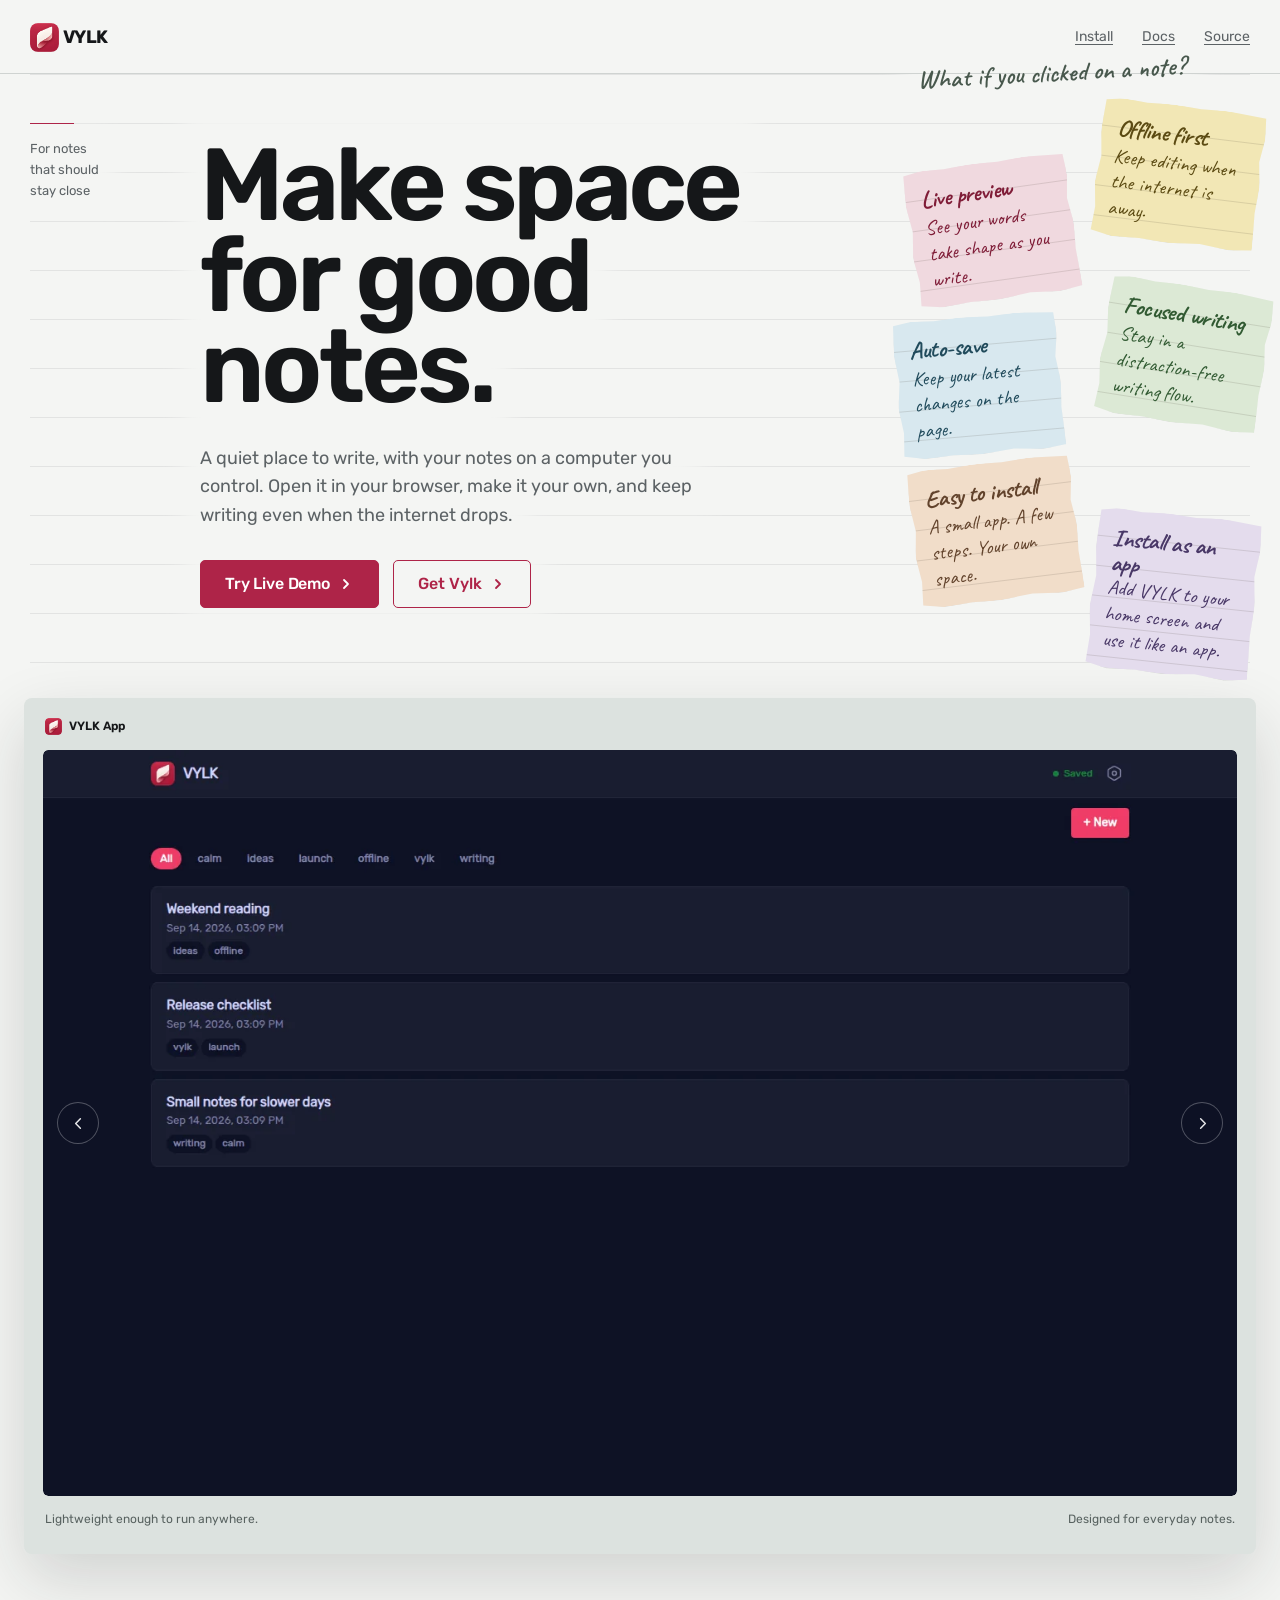
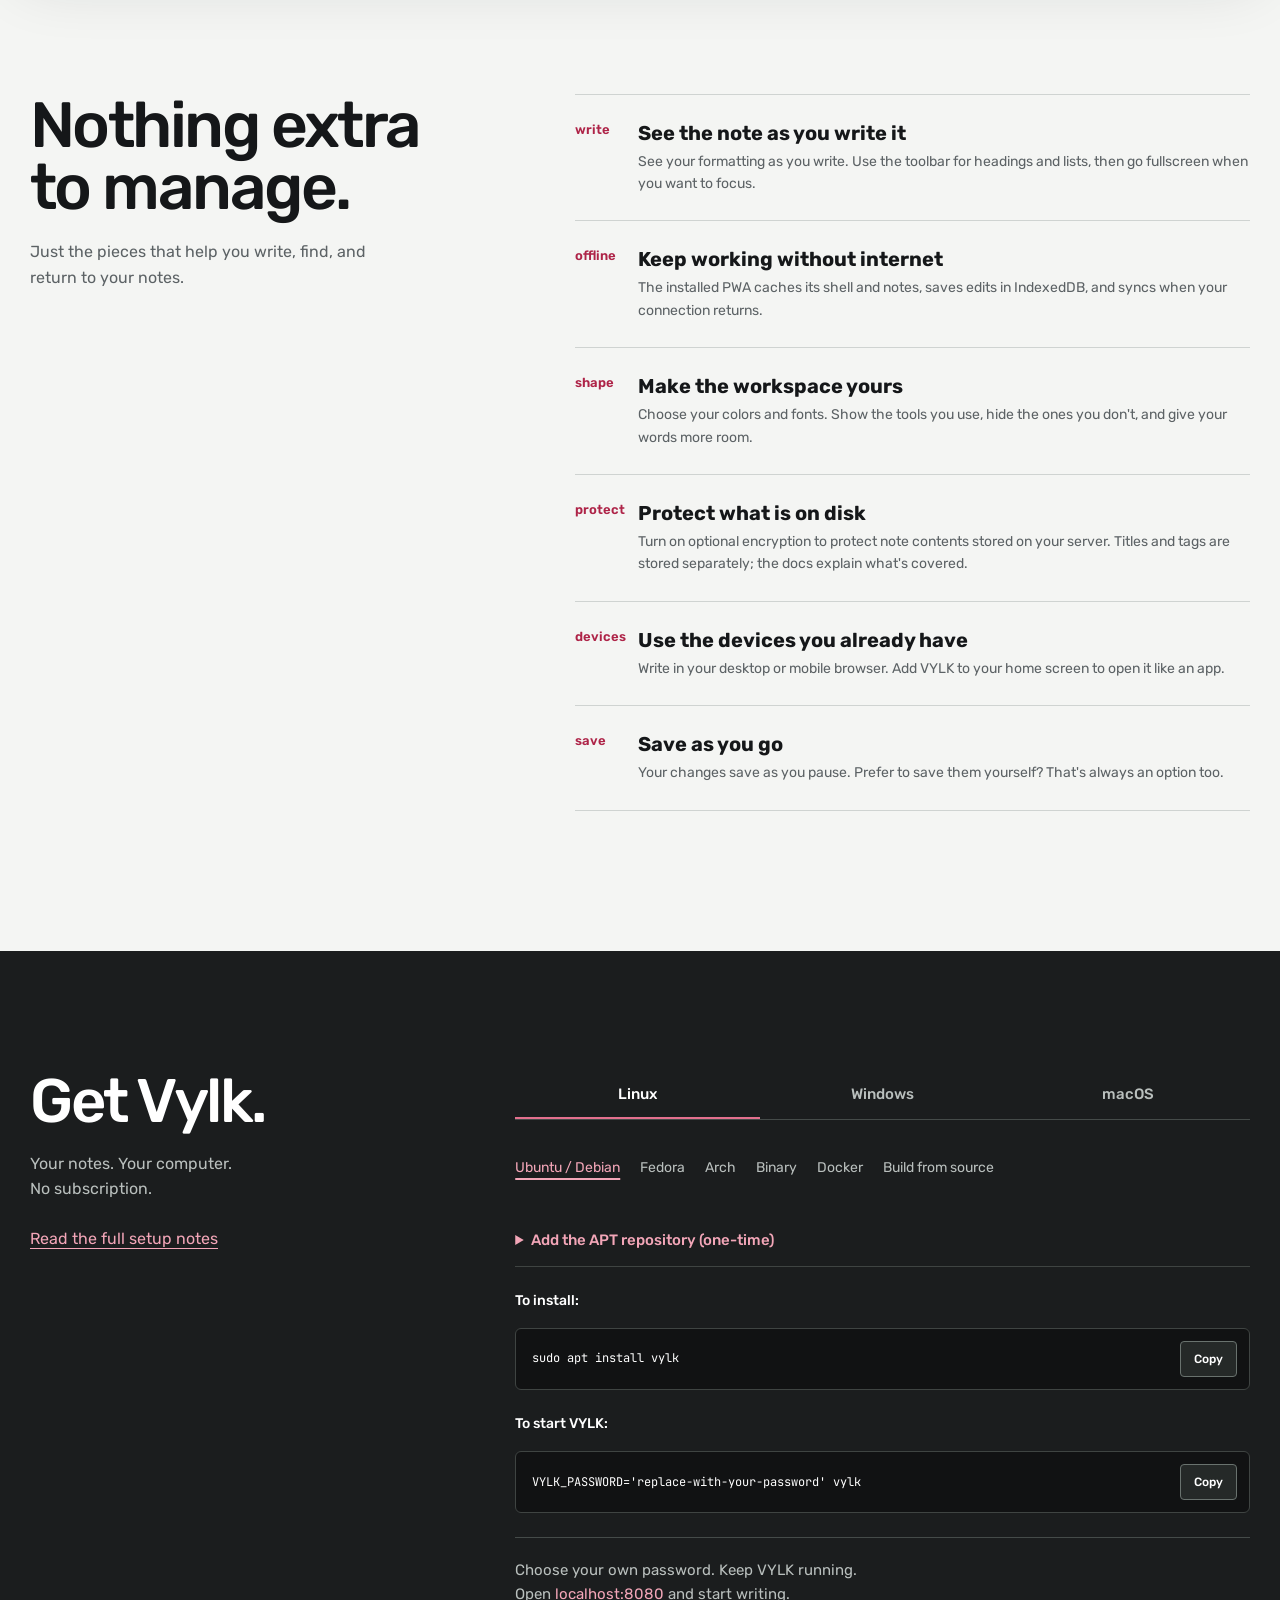
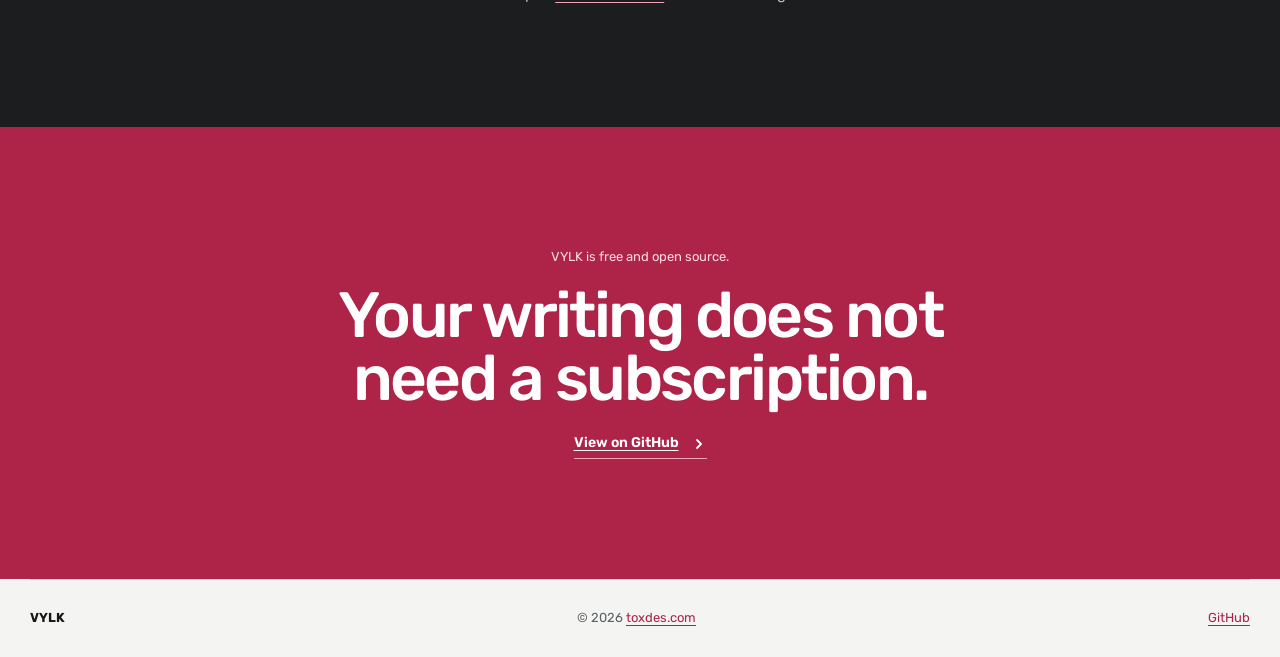
==== index.html @ ad7b6183 "feat: add Render demo notice" ====
<!doctype html>
<html lang="en">
<head>
  <meta charset="utf-8">
  <meta name="viewport" content="width=device-width, initial-scale=1">
  <meta name="description" content="VYLK is a lightweight, self-hosted Markdown editor for notes you control.">
  <meta name="robots" content="index,follow">
  <meta name="theme-color" content="#f4f5f3">
  <meta property="og:type" content="website">
  <meta property="og:title" content="VYLK - Make space for good notes">
  <meta property="og:description" content="A quiet, self-hosted place to write, with notes on a computer you control.">
  <meta name="twitter:card" content="summary">
  <meta name="twitter:title" content="VYLK - Make space for good notes">
  <meta name="twitter:description" content="A quiet, self-hosted place to write, with notes on a computer you control.">
  <title>VYLK - make space for good notes</title>
  <link rel="icon" type="image/png" sizes="96x96" href="assets/favicon.png">
  <link rel="preconnect" href="https://fonts.googleapis.com">
  <link rel="preconnect" href="https://fonts.gstatic.com" crossorigin>
  <link href="https://fonts.googleapis.com/css2?family=Rubik:wght@400;500;600;700&family=JetBrains+Mono:wght@400;500;600;700&family=Caveat:wght@400;500;600;700&display=swap" rel="stylesheet">
  <link rel="stylesheet" href="style.css">
  <link rel="stylesheet" href="interactions.css">
  <link rel="stylesheet" href="install.css">
  <link rel="stylesheet" href="mobile.css">
</head>
<body>
  <header class="nav">
    <a class="brand" href="#top"><img src="assets/vylk-logo.webp" alt="" width="29" height="29"><span>VYLK</span></a>
    <nav class="nav-links" aria-label="Main navigation"><a href="#install">Install</a><a href="docs/index.html">Docs</a><a href="https://github.com/toxdes/vylk">Source</a></nav>
  </header>

  <main id="top">
    <section class="hero">
      <div class="hero-side"><div class="side-line"></div><p>For notes that should stay close</p></div>
      <div class="hero-content">
        <h1>Make space<br>for good notes.</h1>
        <p>A quiet place to write, with your notes on a computer you control. Open it in your browser, make it your own, and keep writing even when the internet drops.</p>
        <div class="hero-actions"><a class="primary" data-demo-link href="https://vylk.onrender.com" target="_blank" rel="noopener noreferrer">Try Live Demo <svg class="cta-arrow" width="16" height="12" viewBox="0 0 16 12" fill="none" aria-hidden="true" focusable="false"><path class="arrow-shaft" d="M1 6H13" stroke="currentColor" stroke-width="1.8" stroke-linecap="butt"/><path class="arrow-head" d="m6 2 4 4-4 4" stroke="currentColor" stroke-width="1.8" stroke-linecap="round" stroke-linejoin="round"/></svg></a><a class="secondary" href="#install">Get Vylk <svg class="cta-arrow" width="16" height="12" viewBox="0 0 16 12" fill="none" aria-hidden="true" focusable="false"><path class="arrow-shaft" d="M1 6H13" stroke="currentColor" stroke-width="1.8" stroke-linecap="butt"/><path class="arrow-head" d="m6 2 4 4-4 4" stroke="currentColor" stroke-width="1.8" stroke-linecap="round" stroke-linejoin="round"/></svg></a></div>
      </div>
      <div class="hero-notes" aria-label="VYLK features">
        <article class="sticky-note note-pink"><b>Live preview</b><span>See your words take shape as you write.</span></article>
        <article class="sticky-note note-yellow"><b>Offline first</b><span>Keep editing when the internet is away.</span></article>
        <article class="sticky-note note-blue"><b>Auto-save</b><span>Keep your latest changes on the page.</span></article>
        <article class="sticky-note note-green"><b>Focused writing</b><span>Stay in a distraction-free writing flow.</span></article>
        <article class="sticky-note note-orange"><b>Easy to install</b><span>A small app. A few steps. Your own space.</span></article>
        <article class="sticky-note note-lilac"><b>Install as an app</b><span>Add VYLK to your home screen and use it like an app.</span></article>
      </div>
    </section>

    <section class="screen-stage" aria-labelledby="preview-title">
      <h2 id="preview-title" class="visually-hidden">VYLK app preview</h2>
      <div class="stage-label"><span class="stage-brand"><img src="assets/vylk-logo.webp" alt="">VYLK App</span></div>
      <div class="screen-carousel" role="region" aria-roledescription="carousel" aria-label="VYLK app screens">
        <div class="carousel-viewport">
          <figure class="stage-preview is-active" id="screen-dashboard" role="group" aria-roledescription="slide" aria-label="Dashboard screen"><figcaption class="visually-hidden">Dashboard screen</figcaption><picture><source media="(max-width: 560px)" srcset="assets/vylk-dashboard-mobile.webp"><img src="assets/vylk-dashboard-desktop.webp" alt="VYLK dashboard showing a small collection of notes" width="1440" height="900" loading="eager" decoding="async"></picture></figure>
          <figure class="stage-preview stage-preview-editor" id="screen-editor" role="group" aria-roledescription="slide" aria-label="Editor screen" aria-hidden="true"><figcaption class="visually-hidden">Editor screen</figcaption><picture><source media="(max-width: 560px)" srcset="assets/vylk-editor-mobile.webp"><img src="assets/vylk-editor-desktop.webp" alt="VYLK editor showing a document and rendered preview" width="1440" height="900" loading="eager" decoding="async"></picture></figure>
          <figure class="stage-preview" id="screen-preferences" role="group" aria-roledescription="slide" aria-label="Preferences screen" aria-hidden="true"><figcaption class="visually-hidden">Preferences screen</figcaption><picture><source media="(max-width: 560px)" srcset="assets/vylk-preferences-mobile.webp"><img src="assets/vylk-preferences-desktop.webp" alt="VYLK editor preferences showing font and saving options" width="1440" height="900" loading="eager" decoding="async"></picture></figure>
          <figure class="stage-preview" id="screen-focus" role="group" aria-roledescription="slide" aria-label="Distraction-free editor screen" aria-hidden="true"><figcaption class="visually-hidden">Distraction-free editor screen</figcaption><picture><source media="(max-width: 560px)" srcset="assets/vylk-focus-mobile.webp"><img src="assets/vylk-focus-desktop.webp" alt="VYLK distraction-free editor with the header hidden" width="1440" height="900" loading="eager" decoding="async"></picture></figure>
          <button type="button" class="carousel-arrow carousel-arrow-prev" data-screen-prev aria-label="Show previous app screen"><svg viewBox="0 0 16 16" aria-hidden="true"><path d="m10 3-5 5 5 5"/></svg></button>
          <button type="button" class="carousel-arrow carousel-arrow-next" data-screen-next aria-label="Show next app screen"><svg viewBox="0 0 16 16" aria-hidden="true"><path d="m6 3 5 5-5 5"/></svg></button>
        </div>
      </div>
      <div class="stage-bottom"><span>Lightweight enough to run anywhere.</span><span>Designed for everyday notes.</span></div>
    </section>

    <section class="why" id="why">
      <div class="why-heading"><h2>Nothing extra to manage.</h2><p>Just the pieces that help you write, find, and return to your notes.</p></div>
      <div class="why-lines">
        <div><span>write</span><h3>See the note as you write it</h3><p>See your formatting as you write. Use the toolbar for headings and lists, then go fullscreen when you want to focus.</p></div>
        <div><span>offline</span><h3>Keep working without internet</h3><p>The installed PWA caches its shell and notes, saves edits in IndexedDB, and syncs when your connection returns.</p></div>
        <div><span>shape</span><h3>Make the workspace yours</h3><p>Choose your colors and fonts. Show the tools you use, hide the ones you don't, and give your words more room.</p></div>
        <div><span>protect</span><h3>Protect what is on disk</h3><p>Turn on optional encryption to protect note contents stored on your server. Titles and tags are stored separately; the docs explain what's covered.</p></div>
        <div><span>devices</span><h3>Use the devices you already have</h3><p>Write in your desktop or mobile browser. Add VYLK to your home screen to open it like an app.</p></div>
        <div><span>save</span><h3>Save as you go</h3><p>Your changes save as you pause. Prefer to save them yourself? That's always an option too.</p></div>
      </div>
    </section>

    <section class="install" id="install">
      <div class="install-title"><h2>Get Vylk.</h2><p>Your notes. Your computer.<br>No subscription.</p><a class="setup-text-link" href="docs/index.html#install">Read the full setup notes</a></div>
      <div class="install-content">
        <div class="os-tabs" role="tablist" aria-label="Your operating system">
          <button type="button" class="active" data-os-tab="linux" role="tab" aria-selected="true">Linux</button>
          <button type="button" data-os-tab="windows" role="tab" aria-selected="false">Windows</button>
          <button type="button" data-os-tab="macos" role="tab" aria-selected="false">macOS</button>
        </div>
        <div class="os-panel active" data-os-panel="linux">
          <div class="method-tabs" role="tablist" aria-label="Linux installation method">
            <button type="button" class="active" data-linux-tab="ubuntu" role="tab" aria-selected="true">Ubuntu / Debian</button>
            <button type="button" data-linux-tab="fedora" role="tab" aria-selected="false">Fedora</button>
            <button type="button" data-linux-tab="arch" role="tab" aria-selected="false">Arch</button>
            <button type="button" data-linux-tab="binary" role="tab" aria-selected="false">Binary</button>
            <button type="button" data-linux-tab="linux-docker" role="tab" aria-selected="false">Docker</button>
            <button type="button" data-linux-tab="source" role="tab" aria-selected="false">Build from source</button>
          </div>
          <div class="linux-panel active" data-linux-panel="ubuntu" id="method-ubuntu">
            <details><summary>Add the APT repository (one-time)</summary><div class="command-list"><div class="command-row"><code>sudo apt update &amp;&amp; sudo apt install -y ca-certificates curl gnupg &amp;&amp; curl -fsSL https://packages.toxdes.com/apt/pubkey.gpg | sudo gpg --dearmor --yes -o /usr/share/keyrings/toxdes-archive-keyring.gpg &amp;&amp; echo &quot;deb [signed-by=/usr/share/keyrings/toxdes-archive-keyring.gpg] https://packages.toxdes.com/apt stable main&quot; | sudo tee /etc/apt/sources.list.d/toxdes.list &amp;&amp; sudo apt update</code><button type="button" class="copy-button" aria-label="Copy repository setup">Copy</button></div></div></details>
            <p class="install-step">To install:</p><div class="command-list"><div class="command-row"><code>sudo apt install vylk</code><button type="button" class="copy-button" aria-label="Copy install command">Copy</button></div></div>
            <p class="install-step">To start VYLK:</p><div class="command-list"><div class="command-row"><code>VYLK_PASSWORD='replace-with-your-password' vylk</code><button type="button" class="copy-button" aria-label="Copy start command">Copy</button></div></div>
          </div>
          <div class="linux-panel" data-linux-panel="binary" id="method-binary">
            <div class="binary-download"><a class="setup-text-link" data-linux-download="amd64" data-release-asset="vylk_{version}_amd64.tar.gz" data-release-label="Download v{version} - AMD64" href="https://packages.toxdes.com/releases/vylk___VYLK_VERSION___amd64.tar.gz">Download v__VYLK_VERSION__ - AMD64</a><a class="setup-text-link" data-linux-download="arm64" data-release-asset="vylk_{version}_arm64.tar.gz" data-release-label="Download v{version} - ARM64" href="https://packages.toxdes.com/releases/vylk___VYLK_VERSION___arm64.tar.gz">Download v__VYLK_VERSION__ - ARM64</a></div>
            <p class="install-step">Or install it to your PATH in one step:</p>
            <div class="command-list"><div class="command-row"><code data-linux-install>curl -fsSL https://packages.toxdes.com/releases/vylk___VYLK_VERSION___amd64.tar.gz | sudo tar xzC /</code><button type="button" class="copy-button" aria-label="Copy install command">Copy</button></div></div>
            <p class="install-step">To start VYLK:</p>
            <div class="command-list"><div class="command-row"><code>VYLK_PASSWORD='replace-with-your-password' vylk</code><button type="button" class="copy-button" aria-label="Copy start command">Copy</button></div></div>
          </div>
          <div class="linux-panel" data-linux-panel="fedora" id="method-fedora">
            <details><summary>Add the DNF repository (one-time)</summary><div class="command-list"><div class="command-row"><code>printf '%s\n' '[toxdes]' 'name=Toxdes' 'baseurl=https://packages.toxdes.com/rpm' 'enabled=1' 'gpgcheck=1' 'repo_gpgcheck=1' 'gpgkey=https://packages.toxdes.com/rpm/pubkey.gpg' | sudo tee /etc/yum.repos.d/toxdes.repo</code><button type="button" class="copy-button" aria-label="Copy repository setup">Copy</button></div></div></details>
            <p class="install-step">To install:</p><div class="command-list"><div class="command-row"><code>sudo dnf install vylk</code><button type="button" class="copy-button" aria-label="Copy install command">Copy</button></div></div>
            <p class="install-step">To start VYLK:</p><div class="command-list"><div class="command-row"><code>VYLK_PASSWORD='replace-with-your-password' vylk</code><button type="button" class="copy-button" aria-label="Copy start command">Copy</button></div></div>
          </div>
          <div class="linux-panel" data-linux-panel="arch" id="method-arch">
            <p>VYLK is available in the AUR.</p><p class="install-step">To install:</p><div class="command-list"><div class="command-row"><code>yay -S vylk-bin</code><button type="button" class="copy-button" aria-label="Copy install command">Copy</button></div></div>
            <p class="install-step">To start VYLK:</p><div class="command-list"><div class="command-row"><code>VYLK_PASSWORD='replace-with-your-password' vylk</code><button type="button" class="copy-button" aria-label="Copy start command">Copy</button></div></div>
            <details><summary>Build from AUR instead</summary><div class="command-list"><div class="command-row"><code>yay -S vylk-git</code><button type="button" class="copy-button" aria-label="Copy command">Copy</button></div></div></details>
          </div>
          <div class="linux-panel" data-linux-panel="linux-docker" id="method-linux-docker"><p>Use the published VYLK image. Notes and the database stay in a named volume.</p><p class="install-step">To start VYLK:</p><div class="command-list"><div class="command-row"><code data-version-template>docker run -d --name vylk -p 127.0.0.1:8080:8080 -e VYLK_PASSWORD='replace-with-your-password' -v vylk-data:/data toxdes/vylk:{version}</code><button type="button" class="copy-button" aria-label="Copy Docker run command">Copy</button></div></div><p>Open <a href="http://localhost:8080">localhost:8080</a> after the container starts.</p><a class="setup-text-link" href="docs/index.html#install">Read Docs</a></div>
          <div class="linux-panel" data-linux-panel="source" id="method-source"><p>Requires Git and Go 1.25.1+.</p><p class="install-step">To build:</p><div class="command-list"><div class="command-row"><code>git clone https://github.com/toxdes/vylk.git</code><button type="button" class="copy-button" aria-label="Copy command">Copy</button></div><div class="command-row"><code>cd vylk</code><button type="button" class="copy-button" aria-label="Copy command">Copy</button></div><div class="command-row"><code>go build -trimpath -ldflags=&quot;-s -w -X main.version=$(cat VERSION)&quot; -o vylk .</code><button type="button" class="copy-button" aria-label="Copy command">Copy</button></div></div><p class="install-step">To start VYLK:</p><div class="command-list"><div class="command-row"><code>VYLK_PASSWORD='replace-with-your-password' ./vylk</code><button type="button" class="copy-button" aria-label="Copy start command">Copy</button></div></div></div>
        </div>
        <div class="os-panel" data-os-panel="windows">
          <div class="method-tabs" role="tablist" aria-label="Windows installation method">
            <button type="button" class="active" data-windows-tab="binary" role="tab" aria-selected="true">Binary</button>
            <button type="button" data-windows-tab="docker" role="tab" aria-selected="false">Docker</button>
          </div>
          <div class="platform-panel active" data-windows-panel="binary" id="method-windows-binary"><h3>Windows binary</h3><p>Download the executable, then open PowerShell in the same folder.</p><p><a class="setup-text-link" data-release-asset="vylk_windows_amd64_{version}.exe" data-release-label="Download v{version} - Windows AMD64" href="https://packages.toxdes.com/releases/vylk_windows_amd64___VYLK_VERSION___.exe">Download v__VYLK_VERSION__ - Windows AMD64</a></p><p>Set a password and start VYLK:</p><div class="command-list"><div class="command-row"><code>$env:VYLK_PASSWORD=&quot;replace-with-your-password&quot;</code><button type="button" class="copy-button" aria-label="Copy command">Copy</button></div><div class="command-row"><code data-version-template>.\vylk_windows_amd64_{version}.exe</code><button type="button" class="copy-button" aria-label="Copy command">Copy</button></div></div></div>
          <div class="platform-panel" data-windows-panel="docker" id="method-windows-docker"><h3>Docker</h3><p>Use the Docker image. Your notes stay in a named volume.</p><div class="command-list"><div class="command-row"><code data-version-template>docker run -d --name vylk -p 127.0.0.1:8080:8080 -e VYLK_PASSWORD='replace-with-your-password' -v vylk-data:/data toxdes/vylk:{version}</code><button type="button" class="copy-button" aria-label="Copy Docker run command">Copy</button></div></div><p>Open <a href="http://localhost:8080">localhost:8080</a> after the container starts.</p><a class="setup-text-link" href="docs/index.html#install">Read Docs</a></div>
        </div>
        <div class="os-panel" data-os-panel="macos">
          <div class="method-tabs" role="tablist" aria-label="macOS installation method">
            <button type="button" class="active" data-macos-tab="homebrew" role="tab" aria-selected="true">Homebrew</button>
            <button type="button" data-macos-tab="docker" role="tab" aria-selected="false">Docker</button>
            <button type="button" data-macos-tab="zip" role="tab" aria-selected="false">Binary</button>
            <button type="button" data-macos-tab="source" role="tab" aria-selected="false">Build from source</button>
          </div>
          <div class="platform-panel active" data-macos-panel="homebrew" id="method-macos-homebrew"><h3>Homebrew</h3><p>After the Toxdes tap is published, install VYLK with:</p><div class="command-list"><div class="command-row"><code>brew install toxdes/tap/vylk</code><button type="button" class="copy-button" aria-label="Copy Homebrew install command">Copy</button></div></div><p>Until then, use the macOS ZIP below.</p></div>
          <div class="platform-panel" data-macos-panel="zip" id="method-macos-zip"><h3>macOS binary</h3><p>Download the ZIP archive for your Mac, extract it, then start VYLK from Terminal.</p><div class="binary-download"><a class="setup-text-link" data-release-asset="vylk-{version}-macos-amd64.zip" data-release-label="Download v{version} - Intel" href="https://packages.toxdes.com/releases/vylk-__VYLK_VERSION__-macos-amd64.zip">Download v__VYLK_VERSION__ - Intel</a><a class="setup-text-link" data-release-asset="vylk-{version}-macos-arm64.zip" data-release-label="Download v{version} - Apple Silicon" href="https://packages.toxdes.com/releases/vylk-__VYLK_VERSION__-macos-arm64.zip">Download v__VYLK_VERSION__ - Apple Silicon</a></div><p class="install-step">To start VYLK:</p><div class="command-list"><div class="command-row"><code>VYLK_PASSWORD='replace-with-your-password' ./vylk</code><button type="button" class="copy-button" aria-label="Copy start command">Copy</button></div></div></div>
          <div class="platform-panel" data-macos-panel="docker" id="method-macos-docker"><h3>Docker</h3><p>Use the Docker image. Your notes stay in a named volume.</p><div class="command-list"><div class="command-row"><code data-version-template>docker run -d --name vylk -p 127.0.0.1:8080:8080 -e VYLK_PASSWORD='replace-with-your-password' -v vylk-data:/data toxdes/vylk:{version}</code><button type="button" class="copy-button" aria-label="Copy Docker run command">Copy</button></div></div><p>Open <a href="http://localhost:8080">localhost:8080</a> after the container starts.</p><a class="setup-text-link" href="docs/index.html#install">Read Docs</a></div>
          <div class="platform-panel" data-macos-panel="source" id="method-macos-source"><h3>Build from source</h3><p>Install Go, then build VYLK from the public source repository.</p><div class="command-list"><div class="command-row"><code>git clone https://github.com/toxdes/vylk.git &amp;&amp; cd vylk</code><button type="button" class="copy-button" aria-label="Copy clone command">Copy</button></div><div class="command-row"><code>go build -trimpath -ldflags=&quot;-s -w -X main.version=$(cat VERSION)&quot; -o vylk .</code><button type="button" class="copy-button" aria-label="Copy build command">Copy</button></div><div class="command-row"><code>VYLK_PASSWORD='replace-with-your-password' ./vylk</code><button type="button" class="copy-button" aria-label="Copy start command">Copy</button></div></div></div>
        </div>
        <div class="setup-finish"><p>Choose your own password. Keep VYLK running.<br>Open <a href="http://localhost:8080">localhost:8080</a> and start writing.</p></div>
      </div>
    </section>

    <section class="statement"><p>VYLK is free and open source.</p><h2>Your writing does not need a subscription.</h2><a href="https://github.com/toxdes/vylk">View on GitHub<svg class="cta-arrow" width="16" height="12" viewBox="0 0 16 12" fill="none" aria-hidden="true" focusable="false"><path class="arrow-shaft" d="M1 6H13" stroke="currentColor" stroke-width="1.8" stroke-linecap="butt"/><path class="arrow-head" d="m6 2 4 4-4 4" stroke="currentColor" stroke-width="1.8" stroke-linecap="round" stroke-linejoin="round"/></svg></a></section>
  </main>

  <div class="demo-dialog" id="demo-dialog" role="dialog" aria-modal="true" aria-labelledby="demo-dialog-title" aria-describedby="demo-dialog-description" hidden>
    <div class="demo-dialog-card">
      <button class="demo-dialog-close" type="button" data-demo-close aria-label="Close demo notice">&times;</button>
      <h2 id="demo-dialog-title">You are about to leave VYLK</h2>
      <div class="demo-dialog-copy" id="demo-dialog-description">
        <p>The demo is temporarily hosted on <a href="https://render.com" target="_blank" rel="noopener noreferrer">Render</a>.</p>
        <p class="demo-dialog-password"><strong>Password:</strong> <code>1234</code></p>
        <p class="demo-dialog-recommendation"><strong>Recommended:</strong> try &ldquo;Add to home screen&rdquo; from Chrome browser to see how a PWA feels like.</p>
      </div>
      <div class="demo-dialog-actions">
        <button class="demo-dialog-cancel" type="button" data-demo-close>Stay on VYLK</button>
        <a class="primary demo-dialog-continue" data-demo-continue href="https://vylk.onrender.com" target="_blank" rel="noopener noreferrer">View on Render</a>
      </div>
    </div>
  </div>

  <footer><span>VYLK</span><span>&copy; 2026 <a href="https://toxdes.com" target="_blank" rel="noopener noreferrer">toxdes.com</a></span><a href="https://github.com/toxdes/vylk">GitHub</a></footer>
  <script type="application/ld+json">
    {"@context":"https://schema.org","@type":"SoftwareApplication","name":"VYLK","applicationCategory":"ProductivityApplication","operatingSystem":"Linux, Windows, macOS, Docker","description":"A lightweight, self-hosted Markdown editor for notes you control.","isAccessibleForFree":true,"offers":{"@type":"Offer","price":"0","priceCurrency":"USD"},"codeRepository":"https://github.com/toxdes/vylk"}
  </script>
  <script src="version.js"></script>
  <script src="script.js"></script>
  <script src="physics.js"></script>
  <script src="game.js"></script>
</body>
</html>
---- style.css ----
:root{--paper:#f4f5f3;--ink:#151719;--muted:#5c6265;--line:#cfd3d1;--red:#ae2448;--red-dark:#871d39;--red-pale:#f0d9df;--stage:#dce2df;--shadow:0 24px 65px rgba(24,33,31,.16)}
*{box-sizing:border-box}html{scroll-behavior:smooth}body{margin:0;background:var(--paper);color:var(--ink);font-family:Rubik,Arial,sans-serif;font-size:16px;line-height:1.6}a{color:inherit;text-decoration:none}img{display:block;max-width:100%}.nav{width:min(1220px,calc(100% - 48px));height:74px;margin:auto;display:flex;align-items:center;justify-content:space-between;border-bottom:1px solid var(--line)}.brand{display:flex;align-items:center;gap:10px;font-size:18px;font-weight:700;letter-spacing:-.04em}.brand img{width:29px;height:29px;border-radius:8px}.nav nav{display:flex;gap:29px;color:var(--muted);font-size:14px}.nav nav a:hover,footer a:hover,.hero-actions a:last-child:hover{color:var(--red)}.nav-button,.primary{display:inline-flex;align-items:center;justify-content:center;background:var(--red);color:#fff;border-radius:5px;font-weight:600;font-size:14px;transition:transform .2s ease,background .2s ease}.nav-button{min-height:40px;padding:0 16px;font-size:13px}.primary{min-height:48px;padding:0 21px}.nav-button:hover,.primary:hover{background:var(--red-dark);transform:translateY(-2px)}.hero{width:min(1220px,calc(100% - 48px));margin:auto;min-height:665px;display:grid;grid-template-columns:120px 1fr 190px;align-items:center;gap:50px;padding-block:95px}.hero-side{align-self:start;padding-top:12px;color:var(--muted);font-size:13px}.side-line{width:44px;height:1px;background:var(--red);margin-bottom:15px}.hero-side p{margin:0;max-width:10ch}.hero-content h1{font-size:clamp(4.5rem,9vw,8.8rem);line-height:.89;letter-spacing:-.04em;margin:0 0 30px;font-weight:600}.hero-content>p{max-width:46ch;color:var(--muted);font-size:18px;margin:0 0 30px}.hero-actions{display:flex;gap:23px;align-items:center;font-size:14px;color:var(--red);font-weight:600}.hero-actions a:last-child{border-bottom:1px solid #cb8196;padding-bottom:3px}.hero-stamp{align-self:end;background:var(--red-pale);padding:20px;border-radius:7px;transform:rotate(3deg);display:grid;gap:18px;color:var(--red);font-weight:600;font-size:13px;line-height:1.35}.hero-stamp img{width:58px;height:58px;border-radius:15px}.screen-stage{width:min(1280px,calc(100% - 48px));margin:auto;background:var(--stage);padding:19px 19px 24px;box-shadow:var(--shadow);border-radius:8px}.stage-label,.stage-bottom{display:flex;justify-content:space-between;color:#586260;font-size:12px;padding:0 2px 14px}.screen-stage>img{width:100%;border-radius:5px}.stage-bottom{padding:14px 2px 0}.why{width:min(1220px,calc(100% - 48px));margin:auto;display:grid;grid-template-columns:.8fr 1.2fr;gap:95px;padding:140px 0}.why h2,.statement h2,.install h2,.docs h2{font-size:clamp(2.6rem,5vw,5.2rem);line-height:.98;letter-spacing:-.04em;font-weight:500;margin:0 0 20px}.why-heading p,.install-title p,.docs p{color:var(--muted);max-width:34ch;margin:0}.why-lines{border-top:1px solid var(--line)}.why-lines>div{display:grid;grid-template-columns:45px 1fr;column-gap:18px;border-bottom:1px solid var(--line);padding:25px 0}.why-lines span{grid-row:span 2;color:var(--red);font-size:13px;font-weight:600}.why-lines h3{margin:0 0 5px;font-size:17px}.why-lines p{margin:0;color:var(--muted);font-size:14px}.statement{background:var(--red);color:#fff;text-align:center;padding:120px 24px}.statement p{color:#ffdbe3;font-size:13px;margin:0 0 16px}.statement h2{max-width:720px;margin-inline:auto}.statement a{display:inline-block;color:#fff;font-weight:600;font-size:14px;border-bottom:1px solid #f3a6b8;padding-bottom:3px}.statement a:is(:hover,:focus-visible){color:#fff;border-bottom-color:#fff}.install{background:#1b1d1e;color:#fff;padding:120px max(24px,calc((100% - 1220px)/2));display:grid;grid-template-columns:.78fr 1.22fr;gap:90px}.install-title p{color:#b9bfbd}.install-content{border-top:1px solid #454b49}.install-tabs{display:flex;gap:8px;padding:18px 0}.install-tabs button{background:transparent;color:#aeb5b1;border:1px solid #454b49;border-radius:5px;padding:9px 13px;font-size:13px;cursor:pointer}.install-tabs button.active,.install-tabs button:hover{background:var(--red);border-color:var(--red);color:#fff}.install-card{border:1px solid #454b49;padding:25px}.tab{display:none}.tab.active{display:block}.tab h3{font-size:21px;margin:0 0 7px}.tab p{font-size:14px;color:#b9bfbd;max-width:60ch;margin:0 0 16px}.tab p b{color:#fff;font-weight:500}pre{white-space:pre-wrap;background:#111213;color:#fff;padding:17px;border-radius:5px;border:1px solid #3f4442;font:13px/1.7 "JetBrains Mono",monospace;margin:0}.docs{width:min(1220px,calc(100% - 48px));margin:auto;padding:120px 0;display:grid;grid-template-columns:1fr 1fr auto;gap:40px;align-items:end}.docs h2{margin:0}.docs p{max-width:35ch}footer{width:min(1220px,calc(100% - 48px));margin:auto;border-top:1px solid var(--line);padding:28px 0;display:flex;justify-content:space-between;color:var(--muted);font-size:13px}footer span:first-child{color:var(--ink);font-weight:700}footer a{color:var(--red)}
@media(max-width:850px){.nav{width:calc(100% - 32px)}.nav nav{display:none}.hero{grid-template-columns:50px 1fr;gap:23px;min-height:0;padding-block:80px}.hero-stamp{grid-column:2;justify-self:start;transform:none}.why,.install{grid-template-columns:1fr;gap:50px}.docs{grid-template-columns:1fr 1fr}.docs .primary{grid-column:2;grid-row:1 / span 2;align-self:end}}
@media(max-width:560px){.hero,.screen-stage,.why,.docs,footer{width:calc(100% - 32px)}.hero{grid-template-columns:1fr;padding-block:65px}.hero-side{order:2}.hero-stamp{grid-column:auto;order:3}.hero-content h1{font-size:clamp(4rem,17vw,6.3rem)}.hero-content>p{font-size:16px}.hero-actions{flex-wrap:wrap}.screen-stage{padding:12px 12px 17px}.stage-label,.stage-bottom{display:grid;gap:4px}.why{padding-block:90px}.statement{padding-block:87px}.install{padding:85px 16px}.install-card{padding:17px}.docs{padding-block:86px;display:block}.docs h2{margin-bottom:22px}.docs .primary{margin-top:28px}footer{flex-wrap:wrap;gap:10px}footer span:nth-child(2){order:3;width:100%}}
h1,h2{letter-spacing:-.04em}.hero-content h1{letter-spacing:-.04em}
.nav-button,.primary{border:1px solid rgba(174,36,72,.24);border-radius:8px;box-shadow:0 8px 18px rgba(0,0,0,.18);letter-spacing:-.01em}.nav-button:hover,.primary:hover{box-shadow:0 12px 24px rgba(0,0,0,.24)}
.hero{grid-template-columns:120px minmax(0,1fr) 310px}.hero-notes{grid-column:3;display:grid;grid-template-columns:repeat(2,minmax(0,1fr));gap:14px;align-self:center;position:relative;padding:10px}.sticky-note{min-height:134px;padding:17px 16px 15px;display:grid;align-content:space-between;border-radius:3px;box-shadow:0 12px 22px rgba(35,35,35,.14);font-size:13px;line-height:1.35}.sticky-note b{font-size:16px;line-height:1.1;letter-spacing:-.02em}.sticky-note span{max-width:17ch}.note-pink{background:#f0d9df;color:#7f1c37;transform:rotate(-3deg)}.note-yellow{background:#f2e7b5;color:#5b4a12;transform:rotate(4deg)}.note-blue{background:#d8e8ef;color:#214b5c;transform:rotate(3deg)}.note-green{background:#dce9d5;color:#315a32;transform:rotate(-4deg)}
.os-tabs{display:flex;gap:7px;border-bottom:1px solid #454b49;padding:18px 0 16px}.os-tabs button,.sub-tabs button{cursor:pointer;border:1px solid #454b49;border-radius:7px;background:transparent;color:#aeb5b1;padding:10px 15px;font-size:13px;transition:background .2s ease,color .2s ease,border-color .2s ease}.os-tabs button.active,.os-tabs button:hover,.sub-tabs button.active,.sub-tabs button:hover{background:var(--red);border-color:var(--red);color:#fff}.os-panel,.linux-panel{display:none}.os-panel.active,.linux-panel.active{display:block}.sub-tabs{display:flex;flex-wrap:wrap;gap:7px;padding:18px 0}.install-card{padding:28px}.install-card h3{margin-top:0}.install-card pre{margin-top:17px}
@media(max-width:850px){.hero{grid-template-columns:1fr;gap:35px}.hero-side,.hero-content,.hero-notes{grid-column:auto}.hero-notes{width:min(100%,520px);justify-self:start}.hero-stamp{display:none}}
@media(max-width:560px){.hero-notes{grid-template-columns:repeat(2,minmax(0,1fr));padding:5px;gap:11px}.sticky-note{min-height:120px;padding:14px 12px;font-size:12px}.sticky-note b{font-size:14px}.os-tabs button,.sub-tabs button{padding:9px 11px}.install-card{padding:18px}.install-card pre{font-size:12px}}
.brand{gap:4px}
.hero-notes{grid-template-columns:repeat(2,minmax(0,1fr));gap:32px 24px;padding:24px 18px}
.sticky-note{position:relative;z-index:1;min-height:138px;border-radius:3px 5px 2px 4px;clip-path:polygon(1% 2%,12% 0,26% 1%,42% 0,59% 1%,75% 0,99% 2%,100% 17%,98% 34%,100% 52%,99% 71%,100% 98%,86% 100%,68% 98%,48% 100%,31% 99%,14% 100%,1% 97%,2% 80%,0 62%,2% 43%,0 24%);background-image:repeating-linear-gradient(to bottom,transparent 0,transparent 28px,rgba(63,54,42,.14) 29px,transparent 30px)}
.note-pink{transform:rotate(-8deg) translate(-14px,14px);z-index:2}.note-yellow{transform:rotate(7deg) translate(13px,-12px)}.note-blue{transform:rotate(-5deg) translate(-14px,9px);z-index:3}.note-green{transform:rotate(9deg) translate(15px,-5px)}.note-orange{background-color:#f1ddc9;color:#62432c;transform:rotate(-7deg) translate(-18px,-8px);z-index:2}.note-lilac{background-color:#e4dced;color:#493867;transform:rotate(6deg) translate(14px,15px);z-index:3}
.hero-actions{gap:14px;flex-wrap:wrap}.primary,.secondary{min-height:60px;padding:0 29px;border-radius:10px;font-size:16px}.secondary{display:inline-flex;align-items:center;justify-content:center;border:1px solid var(--red);background:transparent;color:var(--red);font-weight:600}.hero-actions a.secondary{border-bottom:1px solid var(--red);padding-bottom:0}.secondary:hover{background:var(--red-pale);color:var(--red-dark);transform:translateY(-2px)}.nav-button{border-radius:9px}.primary:focus-visible,.secondary:focus-visible,.nav-button:focus-visible,.copy-button:focus-visible,.os-tabs button:focus-visible,.sub-tabs button:focus-visible{outline:3px solid #f3a6b8;outline-offset:3px}
.secondary span{margin-left:7px}
.command-list{display:grid;gap:9px}.command-row{display:grid;grid-template-columns:minmax(0,1fr) auto;align-items:center;gap:12px;background:#111213;border:1px solid #3f4442;border-radius:8px;padding:10px 10px 10px 14px}.command-row code{min-width:0;color:#fff;font:13px/1.5 "JetBrains Mono",monospace;white-space:pre-wrap;overflow-wrap:anywhere}.copy-button{min-height:36px;padding:0 13px;border:1px solid #747c78;border-radius:7px;background:#252928;color:#fff;font:500 12px Rubik,Arial,sans-serif;cursor:pointer;transition:background .2s ease,border-color .2s ease,transform .2s ease}.copy-button:hover{background:var(--red);border-color:var(--red);transform:translateY(-1px)}.copy-button.copied{background:#dce9d5;border-color:#dce9d5;color:#315a32}.install-docs{text-align:right;padding-top:22px}.install-docs a{color:#f3a6b8;border-bottom:1px solid #f3a6b8;padding-bottom:3px;font-size:14px;font-weight:600}.install-docs a:hover{color:#fff;border-color:#fff}
@media(max-width:560px){.hero-notes{grid-template-columns:repeat(2,minmax(0,1fr));gap:24px 14px;padding:18px 8px}.sticky-note{min-height:126px;padding:15px 12px;font-size:12px}.sticky-note b{font-size:14px}.primary,.secondary{min-height:56px;padding:0 22px;font-size:15px}.command-row{grid-template-columns:1fr;gap:9px}.copy-button{justify-self:start}.install-docs{text-align:left}}
.nav-button,.primary,.secondary,.copy-button{transition:background-color .2s ease,border-color .2s ease,color .2s ease;transform:none}
.nav-button:hover,.primary:hover,.secondary:hover,.copy-button:hover{transform:none}
.primary,.secondary{border-radius:6px;box-shadow:none}
.primary{border:1px solid var(--red)}
.secondary{background:transparent}
.primary:hover{background:var(--red-dark);border-color:var(--red-dark)}
.secondary:hover,.hero-actions a.secondary:hover{background:var(--red);color:#fff;border-color:var(--red)}
.nav-actions{display:flex;align-items:center;gap:10px}.nav-actions .nav-button,.nav-actions .secondary{min-height:48px;padding:0 18px;border-radius:6px;font-size:13px}.nav-actions .secondary{display:inline-flex;align-items:center;justify-content:center;border:1px solid var(--red);background:transparent;color:var(--red);font-weight:600}.nav-actions .secondary:hover{background:var(--red);border-color:var(--red);color:#fff}
.sticky-note{transition:scale .26s ease-out}
@media(hover:hover){.sticky-note:hover{scale:1.07;z-index:10}}
@media(prefers-reduced-motion:reduce){.sticky-note{transition:none}}
.sticky-note{--note-rotation:0deg;--note-x:0px;--note-y:0px;animation:note-wobble 8s ease-in-out infinite}
.note-pink{--note-rotation:-8deg;--note-x:-14px;--note-y:14px;animation-delay:-1.2s}.note-yellow{--note-rotation:7deg;--note-x:13px;--note-y:-12px;animation-delay:-3.4s}.note-blue{--note-rotation:-5deg;--note-x:-14px;--note-y:9px;animation-delay:-5.1s}.note-green{--note-rotation:9deg;--note-x:15px;--note-y:-5px;animation-delay:-2.3s}.note-orange{--note-rotation:-7deg;--note-x:-18px;--note-y:-8px;animation-delay:-6.2s}.note-lilac{--note-rotation:6deg;--note-x:14px;--note-y:15px;animation-delay:-4.4s}
@keyframes note-wobble{0%,100%{transform:rotate(var(--note-rotation)) translate(var(--note-x),var(--note-y))}25%{transform:rotate(calc(var(--note-rotation) - 1deg)) translate(calc(var(--note-x) - 2px),calc(var(--note-y) + 3px))}50%{transform:rotate(calc(var(--note-rotation) + 1.5deg)) translate(calc(var(--note-x) + 3px),calc(var(--note-y) - 4px))}75%{transform:rotate(calc(var(--note-rotation) - .5deg)) translate(calc(var(--note-x) + 1px),calc(var(--note-y) + 2px))}}
@media(prefers-reduced-motion:reduce){.sticky-note{animation:none;transform:rotate(var(--note-rotation)) translate(var(--note-x),var(--note-y));will-change:auto}}
.hero{grid-template-columns:120px minmax(0,1fr) 340px}.hero-content h1{user-select:none;-webkit-user-select:none}.sticky-note{font-family:Caveat,cursive;font-size:20px;line-height:1.3;user-select:none;-webkit-user-select:none;cursor:pointer}.sticky-note b{font-size:24px;line-height:1.05}.sticky-note span{max-width:18ch}
@media(max-width:850px){.hero{grid-template-columns:1fr}}
@media(max-width:560px){.sticky-note{font-size:17px}.sticky-note b{font-size:21px}}
.sticky-note:after{content:"";position:absolute;right:8px;bottom:7px;width:7px;height:6px;border-radius:2px;background:currentColor;opacity:0;pointer-events:none;box-shadow:-22px 11px 0 -1px currentColor,-38px -3px 0 -2px currentColor,15px 17px 0 -2px currentColor;transform:rotate(12deg) scale(.5);transition:opacity .25s ease-out,transform .35s ease-out}.sticky-note.crumble-1:after{opacity:.3;transform:rotate(18deg) scale(1)}.sticky-note.crumble-2:after{opacity:.5;transform:rotate(-24deg) translate(5px,4px) scale(1.1)}.sticky-note.crumble-3:after{opacity:.7;transform:rotate(32deg) translate(10px,8px) scale(1.25)}.sticky-note.crumble-4:after{opacity:.85;transform:rotate(-38deg) translate(15px,12px) scale(1.4)}
.sticky-note.crumble-1{clip-path:polygon(1% 2%,14% 0,30% 2%,49% 0,67% 2%,99% 2%,98% 22%,100% 42%,97% 62%,100% 98%,83% 100%,67% 97%,47% 100%,28% 97%,2% 99%,2% 77%,0 55%,2% 34%)}.sticky-note.crumble-2{clip-path:polygon(4% 3%,20% 0,39% 3%,58% 0,96% 5%,98% 28%,95% 49%,100% 72%,95% 95%,75% 98%,56% 95%,39% 100%,19% 96%,5% 98%,7% 75%,2% 55%,5% 32%);scale:1.02}.sticky-note.crumble-3{clip-path:polygon(7% 5%,25% 1%,43% 5%,62% 2%,92% 8%,96% 31%,91% 54%,97% 77%,90% 93%,71% 95%,53% 91%,34% 98%,13% 91%,10% 72%,5% 52%,9% 28%);scale:.97}.sticky-note.crumble-4{clip-path:polygon(14% 10%,30% 4%,48% 10%,69% 6%,86% 15%,88% 34%,84% 54%,91% 73%,81% 88%,63% 84%,47% 92%,28% 84%,16% 88%,19% 67%,11% 47%,17% 28%);scale:.88}.sticky-note:focus-visible{outline:3px solid var(--red);outline-offset:5px}
@media(prefers-reduced-motion:reduce){.sticky-note:after{transition:none}}
.note-pink{width:174px;left:-8px;top:43px}.note-yellow{width:158px;right:-12px;top:-17px}.note-blue{width:171px;left:23px;top:207px}.note-green{width:160px;right:-18px;top:151px}.note-orange{width:169px;left:-11px;top:370px}.note-lilac{width:157px;right:25px;top:407px}



.nav-button,.primary,.secondary,.copy-button{box-shadow:none!important}
.nav-actions .nav-button,.nav-actions .secondary{position:relative;min-width:72px;padding:0 27px 0 15px;justify-content:center}




.hero-notes:before{display:none}
@media(max-width:560px){.note-pink{width:calc(50% + 3px);left:-7px;top:29px}.note-yellow{width:calc(50% - 7px);right:-12px;top:-8px}.note-blue{width:calc(50% + 5px);left:20px;top:200px}.note-green{width:calc(50% - 9px);right:-14px;top:160px}.note-orange{width:calc(50% + 1px);left:-10px;top:370px}.note-lilac{width:calc(50% - 5px);right:20px;top:407px}}
.hero-notes{display:block;min-height:560px;padding:0}.sticky-note{position:absolute;width:164px}.note-pink{left:12px;top:30px}.note-yellow{right:4px;top:0}.note-blue{left:0;top:190px}.note-green{right:0;top:172px}.note-orange{left:22px;top:352px}.note-lilac{right:7px;top:382px}
@media(max-width:850px){.hero-notes{width:min(100%,520px);min-height:560px;justify-self:start}}
@media(max-width:560px){.hero-notes{width:100%;min-height:580px;padding:0}.sticky-note{width:calc(50% - 10px)}.note-pink{left:4px;top:22px}.note-yellow{right:2px;top:0}.note-blue{left:10px;top:184px}.note-green{right:-2px;top:174px}.note-orange{left:0;top:352px}.note-lilac{right:10px;top:382px}}
@media(min-width:851px){.hero-content h1{font-size:clamp(4.5rem,8vw,8.8rem)}}

.nav-links{display:flex;align-items:center;gap:28px;color:var(--muted);font-size:14px}
.nav-links a{transition:color .2s ease}
.nav-links a:hover{color:var(--red)}
.hero{min-height:600px;padding-block:70px}
.hero-notes{min-height:540px}
.screen-stage>img{opacity:.2;transition:opacity .25s ease-out}
@media(max-width:850px){.hero{padding-block:60px}.hero-notes{min-height:540px}}
@media(max-width:560px){.nav-links{gap:16px;font-size:13px}.hero{padding-block:52px}.hero-notes{min-height:550px}.screen-stage>img{opacity:.2}}


.hero{position:relative}
.stage-brand{display:inline-flex;align-items:center;gap:7px;font-weight:600;color:var(--ink)}.stage-brand img{width:17px;height:17px;border-radius:4px}
@media(min-width:851px){.hero{min-height:0;padding-block:42px}}
.hero{background-position:0 -48px}

/* Keep the navigation content constrained while its rule spans the viewport. */
.nav{position:relative;border-bottom:0}
.nav::after{content:"";position:absolute;left:50%;bottom:0;width:100vw;height:1px;background:var(--line);transform:translateX(-50%);pointer-events:none}

/* The SVG guide layer is masked around live text and controls by script.js. */
.hero{background-image:none;isolation:isolate}
.hero-guides{position:absolute;inset:0;z-index:0;width:100%;height:100%;overflow:visible;pointer-events:none}
.hero>:not(.hero-guides){position:relative;z-index:1}

/* Stripe-like CTA proportions: compact, low-radius, and text-led. */
.hero-actions .primary,.hero-actions .secondary{min-height:48px;padding:0 24px;border-radius:5px;font-size:16px;line-height:1;font-weight:500}
.platform-panel{display:none}.platform-panel.active{display:block}

/* Keep text links visibly discoverable without turning action controls into text links. */
a{ text-decoration:underline; text-decoration-thickness:1px; text-underline-offset:3px }
.brand,.primary,.secondary,.nav-button{ text-decoration:none }
.hero-actions a.secondary{ border-bottom:1px solid var(--red) }
.statement a{ display:inline-flex; align-items:center; gap:4px; border-bottom:1px solid #f3a6b8; padding-bottom:3px }
.statement a:is(:hover,:focus-visible){ border-bottom-color:#fff }

.screen-stage picture{ display:block; aspect-ratio:16 / 10; overflow:hidden; border-radius:5px }
.screen-stage picture img{ width:100%; height:100%; object-fit:cover; border-radius:0 }
.visually-hidden{ position:absolute; width:1px; height:1px; padding:0; margin:-1px; overflow:hidden; clip:rect(0,0,0,0); white-space:nowrap; border:0 }
@media (max-width:560px){ .screen-stage picture{ aspect-ratio:390 / 844 } }
.hero-side{ padding-top:7px }
.hero-actions{ margin-bottom:24px }

/* One large, readable product screen with ambient motion and quiet edge controls. */
.screen-carousel{min-width:0}
.carousel-viewport{position:relative;isolation:isolate;min-width:0;aspect-ratio:16 / 10;overflow:hidden;border-radius:5px}
.stage-preview{position:absolute;inset:0;z-index:0;min-width:0;margin:0;opacity:0;visibility:hidden;pointer-events:none;transform:translate3d(0,0,0);transition:transform .68s cubic-bezier(.22,.61,.36,1);backface-visibility:hidden}
.stage-preview.is-active{z-index:1;opacity:1;visibility:visible;pointer-events:auto}
.stage-preview.is-entering-from-left{z-index:2;opacity:1;visibility:visible;transform:translate3d(-100%,0,0);transition:none}.stage-preview.is-entering-from-right{z-index:2;opacity:1;visibility:visible;transform:translate3d(100%,0,0);transition:none}.stage-preview.is-entering-from-left.is-settling,.stage-preview.is-entering-from-right.is-settling{transform:translate3d(0,0,0);transition:transform .68s cubic-bezier(.22,.61,.36,1)}
.stage-preview.is-leaving-to-left,.stage-preview.is-leaving-to-right{z-index:1;opacity:1;visibility:visible;pointer-events:none}.stage-preview.is-leaving-to-left{transform:translate3d(-100%,0,0)}.stage-preview.is-leaving-to-right{transform:translate3d(100%,0,0)}
.stage-preview.is-active,.stage-preview.is-entering-from-left,.stage-preview.is-entering-from-right,.stage-preview.is-leaving-to-left,.stage-preview.is-leaving-to-right{will-change:transform}
.stage-preview picture{display:block;width:100%;height:100%;overflow:hidden;border-radius:5px}
.stage-preview picture img{width:100%;height:100%;object-fit:cover;border-radius:0;opacity:1}
.carousel-arrow{position:absolute;top:50%;z-index:3;display:grid;width:42px;height:42px;padding:0;place-items:center;border:1px solid rgb(255 255 255 / .28);border-radius:50%;background:rgb(14 17 36 / .2);color:rgb(255 255 255 / .9);cursor:pointer;transform:translate3d(0,-50%,0);transition:background-color .16s ease,border-color .16s ease,color .16s ease}
.carousel-arrow-prev{left:14px}.carousel-arrow-next{right:14px}
.carousel-arrow:hover,.carousel-arrow:focus-visible{border-color:rgb(255 255 255 / .48);background:rgb(14 17 36 / .34);color:#fff}
.carousel-arrow svg{width:15px;height:15px;fill:none;stroke:currentColor;stroke-linecap:round;stroke-linejoin:round;stroke-width:1.6}
@media(max-width:560px){.carousel-viewport{aspect-ratio:390 / 844}.carousel-arrow{width:38px;height:38px}.carousel-arrow-prev{left:10px}.carousel-arrow-next{right:10px}}
@media(prefers-reduced-motion:reduce){.stage-preview{transition:none;transform:none;will-change:auto}.carousel-arrow{transition:none}}

.demo-dialog{position:fixed;inset:0;z-index:1000;display:grid;place-items:center;padding:16px;background:rgb(21 23 25 / .58);backdrop-filter:blur(3px);color:var(--ink)}.demo-dialog[hidden]{display:none}.demo-dialog-open{overflow:hidden}.demo-dialog-card{position:relative;width:min(520px,100%);padding:32px;background:var(--paper);border:1px solid var(--line);border-radius:8px;box-shadow:0 24px 65px rgba(24,33,31,.24)}.demo-dialog-close{position:absolute;top:14px;right:14px;width:36px;height:36px;padding:0;border:1px solid var(--line);border-radius:50%;background:transparent;color:var(--muted);font:400 24px/1 Rubik,Arial,sans-serif;cursor:pointer}.demo-dialog-close:hover{border-color:var(--red);color:var(--red)}.demo-dialog-close:focus-visible,.demo-dialog-cancel:focus-visible,.demo-dialog-continue:focus-visible{outline:3px solid #f3a6b8;outline-offset:3px}.demo-dialog h2{max-width:12ch;margin:0 42px 18px 0;font-size:clamp(2rem,5vw,2.8rem);line-height:.98;letter-spacing:-.04em;font-weight:500}.demo-dialog-copy{color:var(--muted);font-size:15px;line-height:1.55}.demo-dialog-copy p{margin:0 0 15px}.demo-dialog-copy a{color:var(--red);font-weight:600;text-decoration:underline;text-underline-offset:3px}.demo-dialog-password{display:flex;align-items:center;gap:8px}.demo-dialog-password strong,.demo-dialog-recommendation strong{color:var(--ink);font-weight:600}.demo-dialog-password code{padding:3px 8px;background:var(--stage);border:1px solid var(--line);border-radius:4px;color:var(--ink);font:600 14px/1.3 "JetBrains Mono",monospace}.demo-dialog-recommendation{padding-top:17px;border-top:1px solid var(--line)}.demo-dialog-actions{display:flex;justify-content:flex-end;align-items:center;flex-wrap:wrap;gap:12px;margin-top:26px}.demo-dialog-cancel{min-height:48px;padding:0 16px;border:1px solid var(--line);border-radius:5px;background:transparent;color:var(--ink);font:500 14px/1 Rubik,Arial,sans-serif;cursor:pointer}.demo-dialog-cancel:hover{border-color:var(--red);color:var(--red)}.demo-dialog-continue{min-height:48px;padding:0 18px;font-size:14px}.demo-dialog-continue:hover{color:#fff}
@media(max-width:560px){.demo-dialog{padding:12px}.demo-dialog-card{padding:26px 20px 22px}.demo-dialog h2{font-size:2rem}.demo-dialog-actions{justify-content:stretch}.demo-dialog-cancel,.demo-dialog-continue{flex:1 1 100%;justify-content:center}}
@media(prefers-reduced-motion:reduce){.demo-dialog{backdrop-filter:none}}
---- interactions.css ----
/* One definition per state. SVG strokes keep the head and shaft the same weight. */
.cta-arrow {
  display: inline-block;
  width: 16px;
  height: 12px;
  flex: 0 0 16px;
  margin-left: 8px;
  overflow: visible;
  vertical-align: -1px;
}
.arrow-shaft {
  transform-origin: 1px 6px;
  transform: scaleX(0);
  opacity: 0;
  transition: transform 160ms cubic-bezier(.2,.7,.3,1), opacity 100ms ease-out;
}
.arrow-head {
  transform: translateX(0);
  transition: transform 160ms cubic-bezier(.2,.7,.3,1);
}
a:is(:hover, :focus-visible) .arrow-shaft { transform: scaleX(1); opacity: 1; }
a:is(:hover, :focus-visible) .arrow-head { transform: translateX(3px); }

.sticky-note.paper-ready {
  width: 56px;
  height: 56px;
  min-height: 0;
  right: auto;
  padding: 0;
  display: block;
  background: none;
  border-radius: 0;
  box-shadow: none;
  clip-path: none;
  transform: none;
  scale: 1;
  animation: none;
  transition: none;
  cursor: grab;
  touch-action: none;
}
.sticky-note.paper-ready > b,
.sticky-note.paper-ready > span,
.sticky-note.paper-ready::before,
.sticky-note.paper-ready::after { display: none; }
.paper-drawing { display: block; width: 100%; height: 100%; overflow: visible; }
.paper-ready .paper-drawing { filter: drop-shadow(1px 4px 2px rgb(42 37 30 / 14%)); }
.paper-ready:hover .paper-drawing { filter: drop-shadow(1px 5px 3px rgb(42 37 30 / 20%)); }
.sticky-note.ball-in-play { opacity: 0; cursor: grabbing; }
.sticky-note.paper-discarded { visibility: hidden; pointer-events: none; }

.paper-game { position: fixed; inset: 0; z-index: 100; pointer-events: none; isolation: isolate; contain: layout style; }
.flying-paper {
  position: absolute;
  left: 0;
  top: 0;
  width: 56px;
  height: 56px;
  z-index: 4;
  will-change: transform;
}
.flying-paper.is-caught { z-index: 2; }
.flying-paper .paper-drawing { filter: none; }
.game-guide { position: absolute; inset: 0; width: 100%; height: 100%; z-index: 1; opacity: 0; }
.game-guide.is-visible { opacity: 1; }
.game-tether { position: absolute; left: 0; top: 0; width: 1px; height: 1.5px; background: #ae2448; opacity: .25; transform-origin: 0 50%; }
.game-origin { position: absolute; left: 0; top: 0; width: 8px; height: 8px; border-radius: 50%; background: #ae2448; opacity: .4; }
.flying-paper, .bin-puff, .game-confetti, .game-bin { contain: layout style; }

.game-bin {
  position: absolute;
  left: max(18px, env(safe-area-inset-left));
  bottom: max(18px, env(safe-area-inset-bottom));
  width: 150px;
  height: 160px;
  z-index: 3;
  visibility: hidden;
}
.game-bin.is-visible { visibility: visible; }
.bin-art { position: absolute; inset: 0; transform-origin: 50% 100%; }
.is-visible .bin-art { animation: bin-arrive 550ms cubic-bezier(.16,1,.3,1) both; }
.bin-drawing { display: block; width: 150px; height: 160px; overflow: visible; }
.bin-label {
  position: absolute;
  bottom: calc(100% + 2px);
  left: 10px;
  width: 130px;
  text-align: center;
  color: #48584d;
  font: 600 27px/1.1 Caveat, cursive;
  transform: rotate(-6deg);
}
.bin-lid { transform-origin: 22px 50px; transition: transform 180ms cubic-bezier(.2,.7,.3,1); }
.is-open .bin-lid { transform: translateY(-6px) rotate(-42deg); }
.is-open .bin-label { opacity: 0; }
.game-bin.is-celebrating .bin-art { animation: bin-chomp 400ms ease-out; }
.bin-puff { position: absolute; width: 52px; height: 44px; z-index: 5; pointer-events: none; }
.game-confetti { position: absolute; left: 0; top: 0; width: 7px; height: 11px; z-index: 6; pointer-events: none; }
.note-invitation {
  position: absolute;
  top: -60px;
  left: 0;
  right: 0;
  min-height: 48px;
  padding-inline: 8px;
  color: #48584d;
  font: 600 26px/1.2 Caveat, cursive;
  transform: rotate(-3deg);
  pointer-events: none;
  user-select: none;
}
.game-status { position: absolute; width: 1px; height: 1px; padding: 0; margin: -1px; overflow: hidden; clip-path: inset(50%); white-space: nowrap; }
@keyframes bin-arrive {
  from { opacity: 0; transform: translate(-25px, 60px) rotate(-12deg); }
  to { opacity: 1; transform: translate(0, 0) rotate(0); }
}
@keyframes bin-chomp {
  0% { transform: scale(1); }
  40% { transform: scale(1.06, .93) rotate(-2deg); }
  75% { transform: scale(.98, 1.02) rotate(1deg); }
  100% { transform: scale(1); }
}
@media (max-width: 560px) {
  /* Leave room for the scattered notes' rotation without sideways scrolling. */
  .hero-notes { width: calc(100% - 32px); justify-self: center; }
}
@media (prefers-reduced-motion: reduce) {
  .arrow-shaft, .arrow-head, .bin-lid { transition: none; }
  .is-visible .bin-art, .game-bin.is-celebrating .bin-art { animation: none; }
}
/* The notes are charming at rest, but extra composited layers steal budget
   from the actual game on inexpensive phones. */
html.paper-game-active .sticky-note:not(.paper-ready) { animation-play-state: paused; }
---- install.css ----
.install { grid-template-columns: minmax(220px, .7fr) minmax(0, 1.3fr); gap: clamp(40px, 7vw, 100px); }
.install-title h2 { font-size: clamp(2.6rem, 4.8vw, 4.8rem); }
.install-title > .setup-text-link { display: inline-block; margin-top: 24px; }
.setup-text-link, .download-links a { color: #f3a6b8; text-decoration: underline; text-underline-offset: 4px; }
.setup-text-link:hover, .download-links a:hover { color: #fff; }
.install-content { min-width: 0; border-top: 0; }
.install .os-tabs { padding: 0; gap: 0; border-bottom: 1px solid #454b49; margin-bottom: 26px; }
.install .os-tabs button {
  flex: 1; padding: 14px 18px; border: 0; border-bottom: 2px solid transparent; border-radius: 0;
  color: #b9bfbd; background: transparent; font: 500 15px Rubik, sans-serif;
}
.install .os-tabs button.active { border-bottom-color: #e3708e; color: #fff; }
.install .os-tabs button:hover { color: #fff; background: #252928; }
.method-tabs { display: flex; flex-wrap: wrap; gap: 0 20px; margin: 0 0 24px; }
.method-tabs button { border: 0; padding: 10px 0; min-height: 44px; background: none; color: #b9bfbd; font: 400 14px Rubik, sans-serif; cursor: pointer; }
.method-tabs button.active { color: #f3a6b8; text-decoration: underline; text-underline-offset: 6px; text-decoration-thickness: 2px; }
.method-tabs button:hover { color: #fff; }
.method-tabs button:focus-visible { outline: 2px solid #f3a6b8; outline-offset: 4px; }
.binary-download { display: flex; flex-wrap: wrap; gap: 8px 22px; margin: 0 0 20px; padding: 0 0 14px; border-bottom: 1px solid #3f4442; }
.binary-download a { display: inline-flex; align-items: center; min-height: 38px; padding: 4px 0; font-weight: 500; }
.install h3 { margin: 0 0 12px; font-size: 24px; font-weight: 500; line-height: 1.3; }
.install-content p { margin: 0 0 18px; color: #b9bfbd; font-size: 15px; line-height: 1.65; }
.install-content .install-step { margin: 22px 0 8px; color: #fff; font-size: 14px; font-weight: 500; }
.install .command-list { margin: 16px 0; gap: 8px; }
.install .command-row { border-color: #3f4442; padding: 12px 12px 12px 16px; border-radius: 6px; gap: 16px; }
.install .command-row code { font-size: 12px; line-height: 1.7; }
#method-binary .command-row code { font-size: 11px; }
.install .copy-button { border-color: #69726e; border-radius: 4px; }
.install details { margin: 0 0 22px; padding: 14px 0; border-bottom: 1px solid #3f4442; }
.install summary { cursor: pointer; color: #f3a6b8; font-size: 15px; font-weight: 500; }
.install details[open] summary { margin-bottom: 18px; }
.install details a, .setup-finish a { color: #f3a6b8; text-decoration: underline; text-underline-offset: 3px; }
.setup-finish { margin-top: 24px; padding-top: 20px; border-top: 1px solid #454b49; }
.install .setup-finish p { margin: 0; }
.install code { font-family: "JetBrains Mono", monospace; }
.why-lines h3 { font-size: 20px; line-height: 1.3; }
@media (max-width: 850px) {
  .install { grid-template-columns: 1fr; }
  .install-title p { max-width: 50ch; }
  .nav .nav-links { display: flex; gap: 20px; }
}
@media (max-width: 560px) {
  .install .command-row { grid-template-columns: minmax(0, 1fr) auto; gap: 10px; padding: 12px; }
  .install .copy-button { align-self: start; min-width: 55px; padding: 0 9px; }
}
---- mobile.css ----
/* Keep the desktop composition; adapt the reading and playing space for touch. */
.screen-stage picture { display: block; }
.screen-stage picture img { width: 100%; border-radius: 5px; opacity: 1; }

@media (max-width: 850px) {
  .hero { width: calc(100% - 48px); grid-template-columns: minmax(0, 1fr); gap: 84px; padding: 44px 0 36px; min-height: 0; }
  .hero-side { display: none; }
  .hero-content { min-width: 0; }
  .hero-content h1 { font-size: clamp(2.5rem, 11.8vw, 4.5rem); line-height: 1.03; letter-spacing: -.035em; margin-bottom: 22px; }
  .hero-content > p { max-width: 48ch; font-size: 16px; line-height: 1.65; margin-bottom: 26px; }
  .hero-actions { gap: 12px; flex-wrap: nowrap; }
  .hero-actions .primary, .hero-actions .secondary { min-height: 56px; padding: 0 20px; font-size: 15px; white-space: nowrap; }
  .hero-notes { width: min(calc(100% - 16px), 430px); min-height: 570px; justify-self: center; }
  .hero-notes .sticky-note:not(.paper-ready) { width: 48%; min-height: 150px; padding: 14px 12px; font-size: clamp(17px, 4.6vw, 20px); line-height: 1.5; }
  .hero-notes .sticky-note b { font-size: clamp(19px, 5.1vw, 23px); line-height: 1.15; letter-spacing: 0; }
  .hero-notes .sticky-note span { max-width: none; }
  .hero-notes .note-pink { left: 4px; right: auto; top: 10px; --note-rotation: -6deg; --note-x: -2px; --note-y: 2px; }
  .hero-notes .note-yellow { left: auto; right: 0; top: 54px; --note-rotation: 5deg; --note-x: 1px; --note-y: -2px; }
  .hero-notes .note-blue { left: 0; right: auto; top: 196px; --note-rotation: 3deg; --note-x: 0px; --note-y: 3px; }
  .hero-notes .note-green { left: auto; right: 5px; top: 244px; --note-rotation: -5deg; --note-x: 1px; --note-y: -1px; }
  .hero-notes .note-orange { left: 8px; right: auto; top: 382px; --note-rotation: -4deg; --note-x: -1px; --note-y: 2px; }
  .hero-notes .note-lilac { left: auto; right: 0; top: 420px; --note-rotation: 6deg; --note-x: 1px; --note-y: 0px; }
  .note-invitation { top: -58px; padding: 0; text-align: center; font-size: 25px; }
  .nav { width: calc(100% - 40px); height: 68px; }
  .nav .nav-links { gap: 20px; font-size: 14px; }
  .nav-links a, .brand { display: inline-flex; align-items: center; min-height: 44px; }
  .screen-stage { width: calc(100% - 32px); }
  .why { width: calc(100% - 48px); grid-template-columns: minmax(0, 1fr); gap: 32px; padding-block: 64px; }
  .why h2, .install h2, .statement h2 { font-size: clamp(2.3rem, 7vw, 3.2rem); line-height: 1.08; letter-spacing: -.03em; }
  .why-heading p, .install-title p { max-width: 42ch; font-size: 16px; line-height: 1.6; }
  .why-lines > div { grid-template-columns: minmax(0, 1fr); padding: 24px 0; }
  .why-lines > div > span { display: none; }
  .why-lines h3 { font-size: 21px; margin-bottom: 10px; }
  .why-lines p { font-size: 16px; line-height: 1.65; }
  .install { padding: 56px 24px; gap: 28px; }
  .install-title > .setup-text-link { margin-top: 16px; }
  .install .os-tabs { margin-bottom: 16px; }
  .install .os-tabs button { padding: 14px 10px; }
  .method-tabs { gap: 2px 18px; margin-bottom: 18px; }
  .binary-download { gap: 0 20px; margin-bottom: 16px; }
  .install .command-row { grid-template-columns: minmax(0, 1fr) auto; gap: 12px; padding: 12px; }
  .install .command-row code { display: block; max-width: 100%; white-space: pre; overflow-x: auto; overflow-wrap: normal; padding-block: 6px; scrollbar-width: thin; scrollbar-color: #69726e #111213; }
  .install .copy-button { min-height: 44px; min-width: 56px; align-self: center; }
  .install summary { padding-block: 12px; line-height: 1.5; }
  .statement { padding: 64px 24px; }
  .statement a { display: inline-flex; align-items: center; min-height: 44px; }
  footer { width: calc(100% - 48px); padding-block: 24px; gap: 12px; }
  footer a { display: inline-flex; align-items: center; min-height: 44px; }
}

@media (max-width: 560px) {
  .hero-actions .primary { flex: 1.3; }
  .hero-actions .secondary { flex: 1; }
  .hero-actions .primary, .hero-actions .secondary { padding-inline: 12px; font-size: 14px; }
  .hero-notes { min-height: 600px; }
  .screen-stage { padding: 12px; }
  .screen-stage picture img { opacity: 1; }
  .stage-label, .stage-bottom { font-size: 12px; line-height: 1.5; }
  .stage-label span:last-child, .stage-bottom span:last-child { display: none; }
}

@media (max-width: 359px) {
  .hero, .why { width: calc(100% - 32px); }
  .install { padding-inline: 16px; }
  .hero-actions { gap: 8px; }
  .hero-actions .primary, .hero-actions .secondary { font-size: 13px; padding-inline: 9px; }
  .note-invitation { font-size: 23px; }
}

@media (max-width: 850px) {
  .hero-actions .primary, .hero-actions .secondary { min-height: 48px; padding-inline: 20px; border-radius: 5px; font-size: 15px; line-height: 1; font-weight: 500; }
}

@media (max-width: 560px) {
  .hero-actions .primary, .hero-actions .secondary { padding-inline: 12px; font-size: 14px; }
}

@media (max-width: 359px) {
  .hero-actions .primary, .hero-actions .secondary { padding-inline: 9px; font-size: 13px; }
}
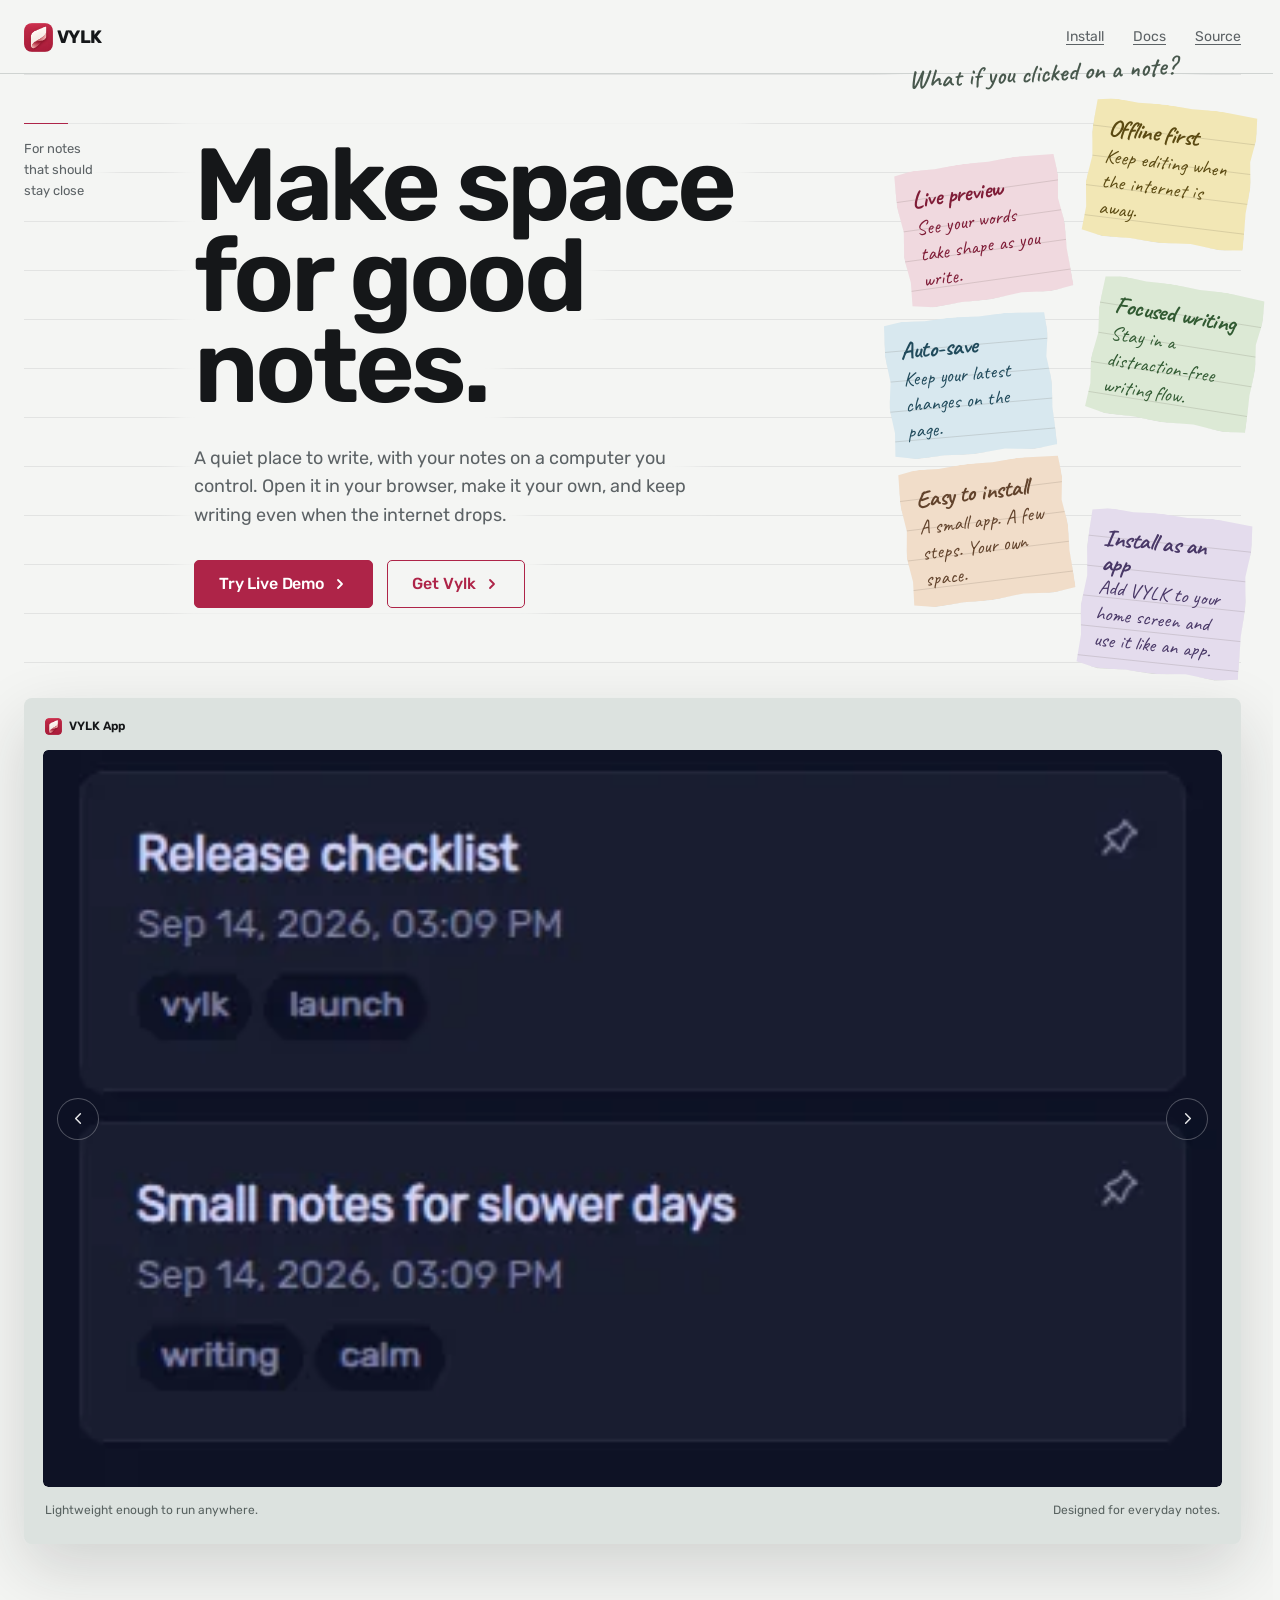
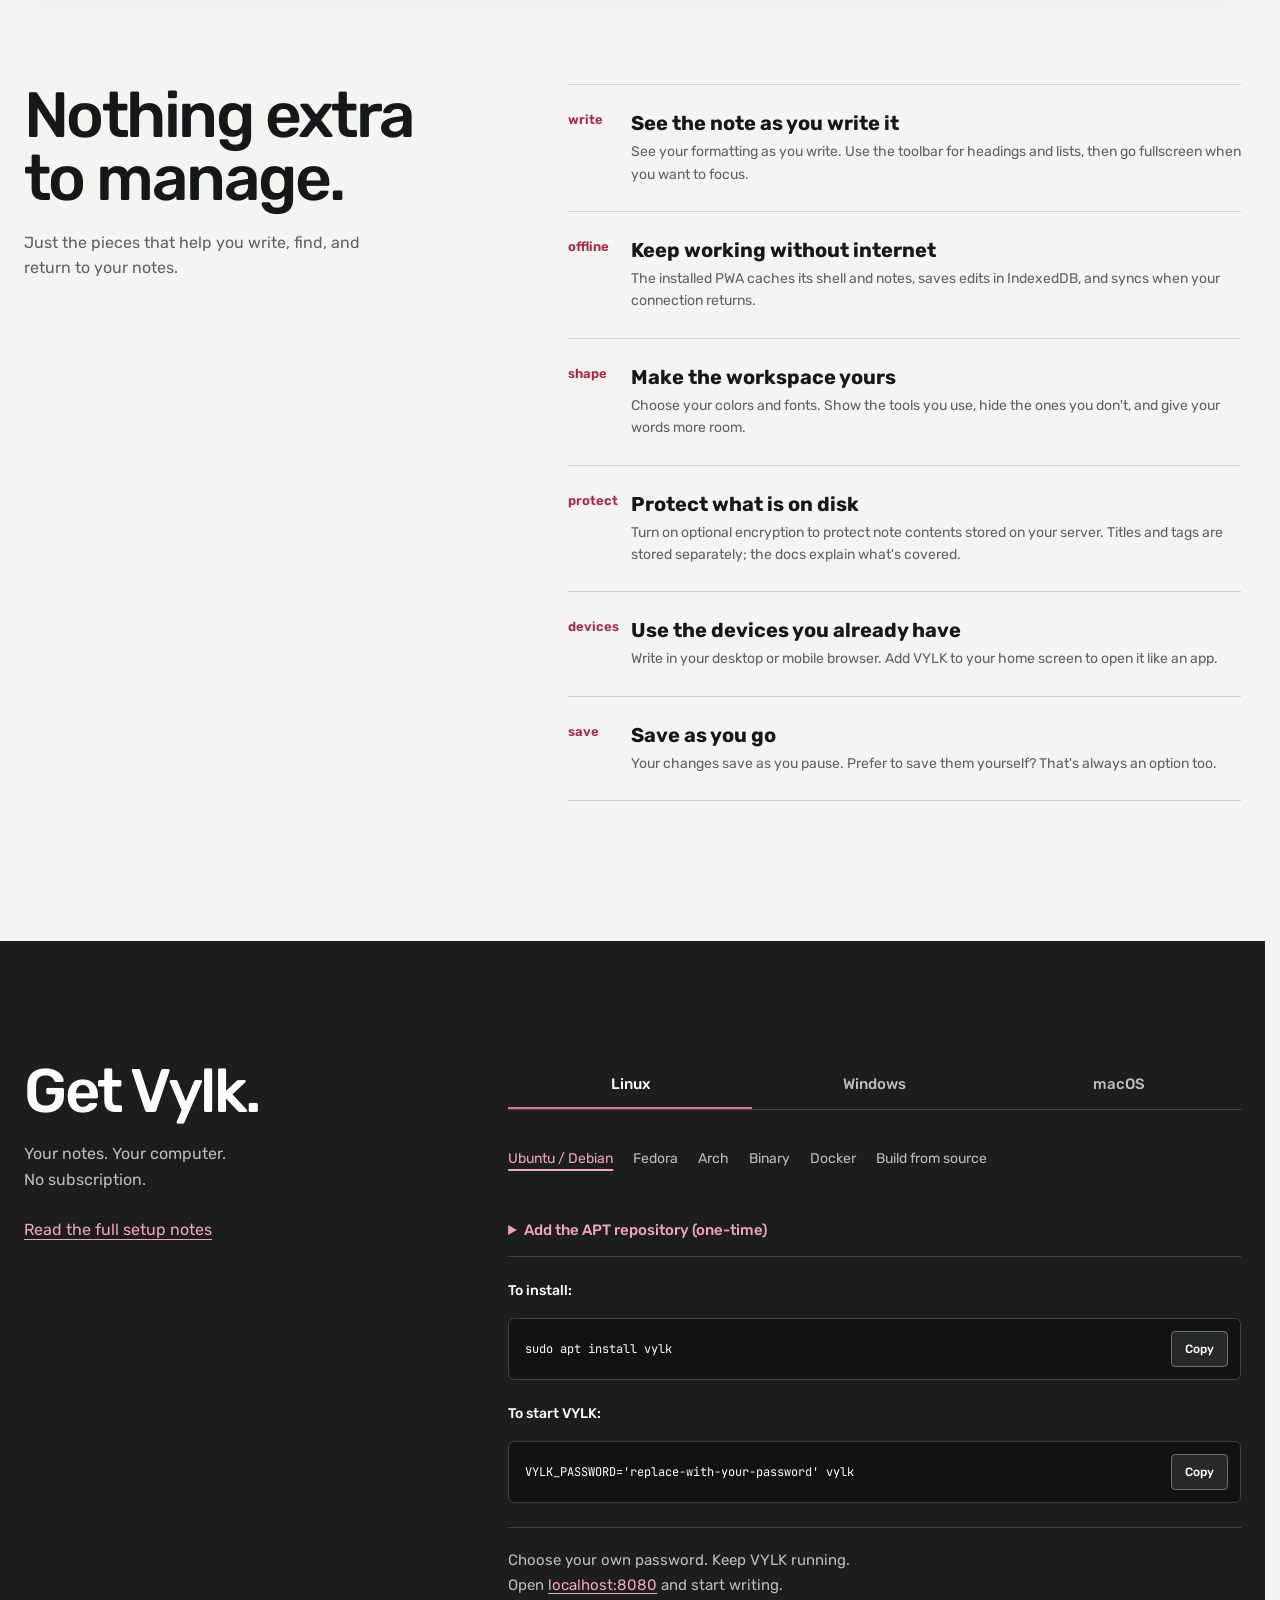
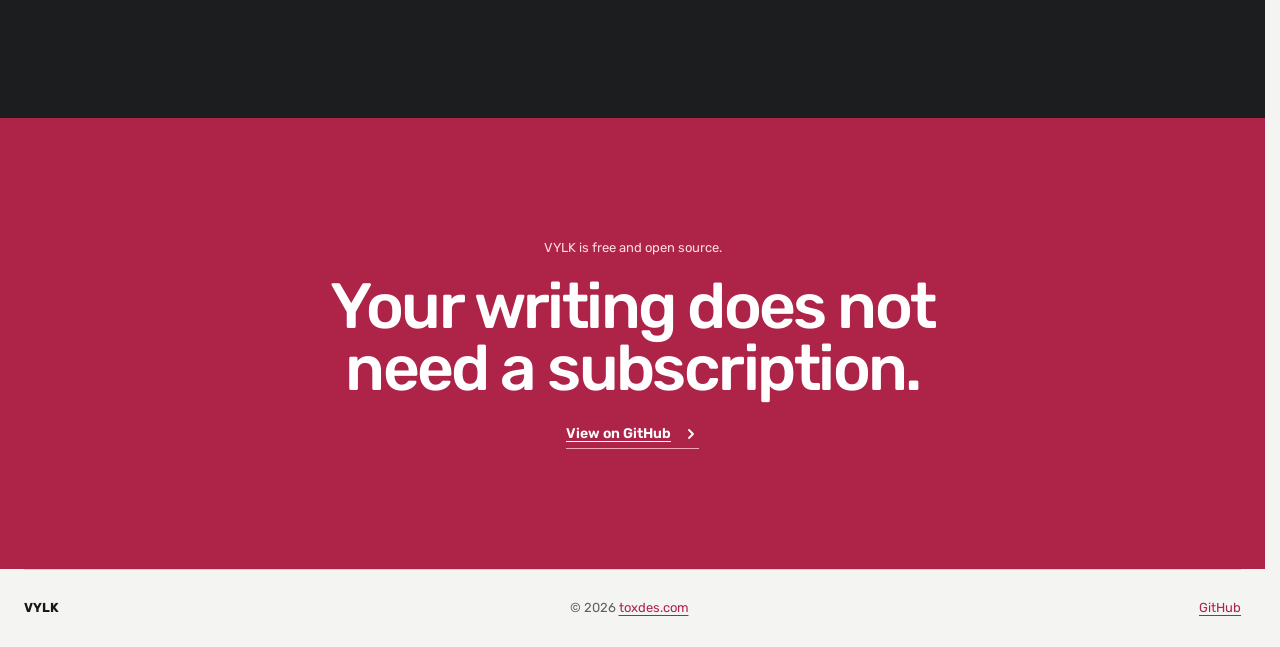
==== commit 85b95826: "Polish demo modal behavior" ====
--- a/index.html
+++ b/index.html
@@ -150,7 +150,6 @@
       <div class="demo-dialog-copy" id="demo-dialog-description">
         <p>The demo is temporarily hosted on <a href="https://render.com" target="_blank" rel="noopener noreferrer">Render</a>.</p>
         <p class="demo-dialog-password"><strong>Password:</strong> <code>1234</code></p>
-        <p class="demo-dialog-recommendation"><strong>Recommended:</strong> try &ldquo;Add to home screen&rdquo; from Chrome browser to see how a PWA feels like.</p>
       </div>
       <div class="demo-dialog-actions">
         <button class="demo-dialog-cancel" type="button" data-demo-close>Stay on VYLK</button>
--- a/style.css
+++ b/style.css
@@ -116,3 +116,10 @@
 .demo-dialog{position:fixed;inset:0;z-index:1000;display:grid;place-items:center;padding:16px;background:rgb(21 23 25 / .58);backdrop-filter:blur(3px);color:var(--ink)}.demo-dialog[hidden]{display:none}.demo-dialog-open{overflow:hidden}.demo-dialog-card{position:relative;width:min(520px,100%);padding:32px;background:var(--paper);border:1px solid var(--line);border-radius:8px;box-shadow:0 24px 65px rgba(24,33,31,.24)}.demo-dialog-close{position:absolute;top:14px;right:14px;width:36px;height:36px;padding:0;border:1px solid var(--line);border-radius:50%;background:transparent;color:var(--muted);font:400 24px/1 Rubik,Arial,sans-serif;cursor:pointer}.demo-dialog-close:hover{border-color:var(--red);color:var(--red)}.demo-dialog-close:focus-visible,.demo-dialog-cancel:focus-visible,.demo-dialog-continue:focus-visible{outline:3px solid #f3a6b8;outline-offset:3px}.demo-dialog h2{max-width:12ch;margin:0 42px 18px 0;font-size:clamp(2rem,5vw,2.8rem);line-height:.98;letter-spacing:-.04em;font-weight:500}.demo-dialog-copy{color:var(--muted);font-size:15px;line-height:1.55}.demo-dialog-copy p{margin:0 0 15px}.demo-dialog-copy a{color:var(--red);font-weight:600;text-decoration:underline;text-underline-offset:3px}.demo-dialog-password{display:flex;align-items:center;gap:8px}.demo-dialog-password strong,.demo-dialog-recommendation strong{color:var(--ink);font-weight:600}.demo-dialog-password code{padding:3px 8px;background:var(--stage);border:1px solid var(--line);border-radius:4px;color:var(--ink);font:600 14px/1.3 "JetBrains Mono",monospace}.demo-dialog-recommendation{padding-top:17px;border-top:1px solid var(--line)}.demo-dialog-actions{display:flex;justify-content:flex-end;align-items:center;flex-wrap:wrap;gap:12px;margin-top:26px}.demo-dialog-cancel{min-height:48px;padding:0 16px;border:1px solid var(--line);border-radius:5px;background:transparent;color:var(--ink);font:500 14px/1 Rubik,Arial,sans-serif;cursor:pointer}.demo-dialog-cancel:hover{border-color:var(--red);color:var(--red)}.demo-dialog-continue{min-height:48px;padding:0 18px;font-size:14px}.demo-dialog-continue:hover{color:#fff}
 @media(max-width:560px){.demo-dialog{padding:12px}.demo-dialog-card{padding:26px 20px 22px}.demo-dialog h2{font-size:2rem}.demo-dialog-actions{justify-content:stretch}.demo-dialog-cancel,.demo-dialog-continue{flex:1 1 100%;justify-content:center}}
 @media(prefers-reduced-motion:reduce){.demo-dialog{backdrop-filter:none}}
+
+/* Keep page geometry stable while the modal locks background scrolling. */
+html{scrollbar-gutter:stable}
+
+.demo-dialog-password code{padding:7px 12px;font-size:1.35rem;font-weight:700;line-height:1;letter-spacing:.04em}
+
+.demo-dialog-close{border:0;border-radius:0}
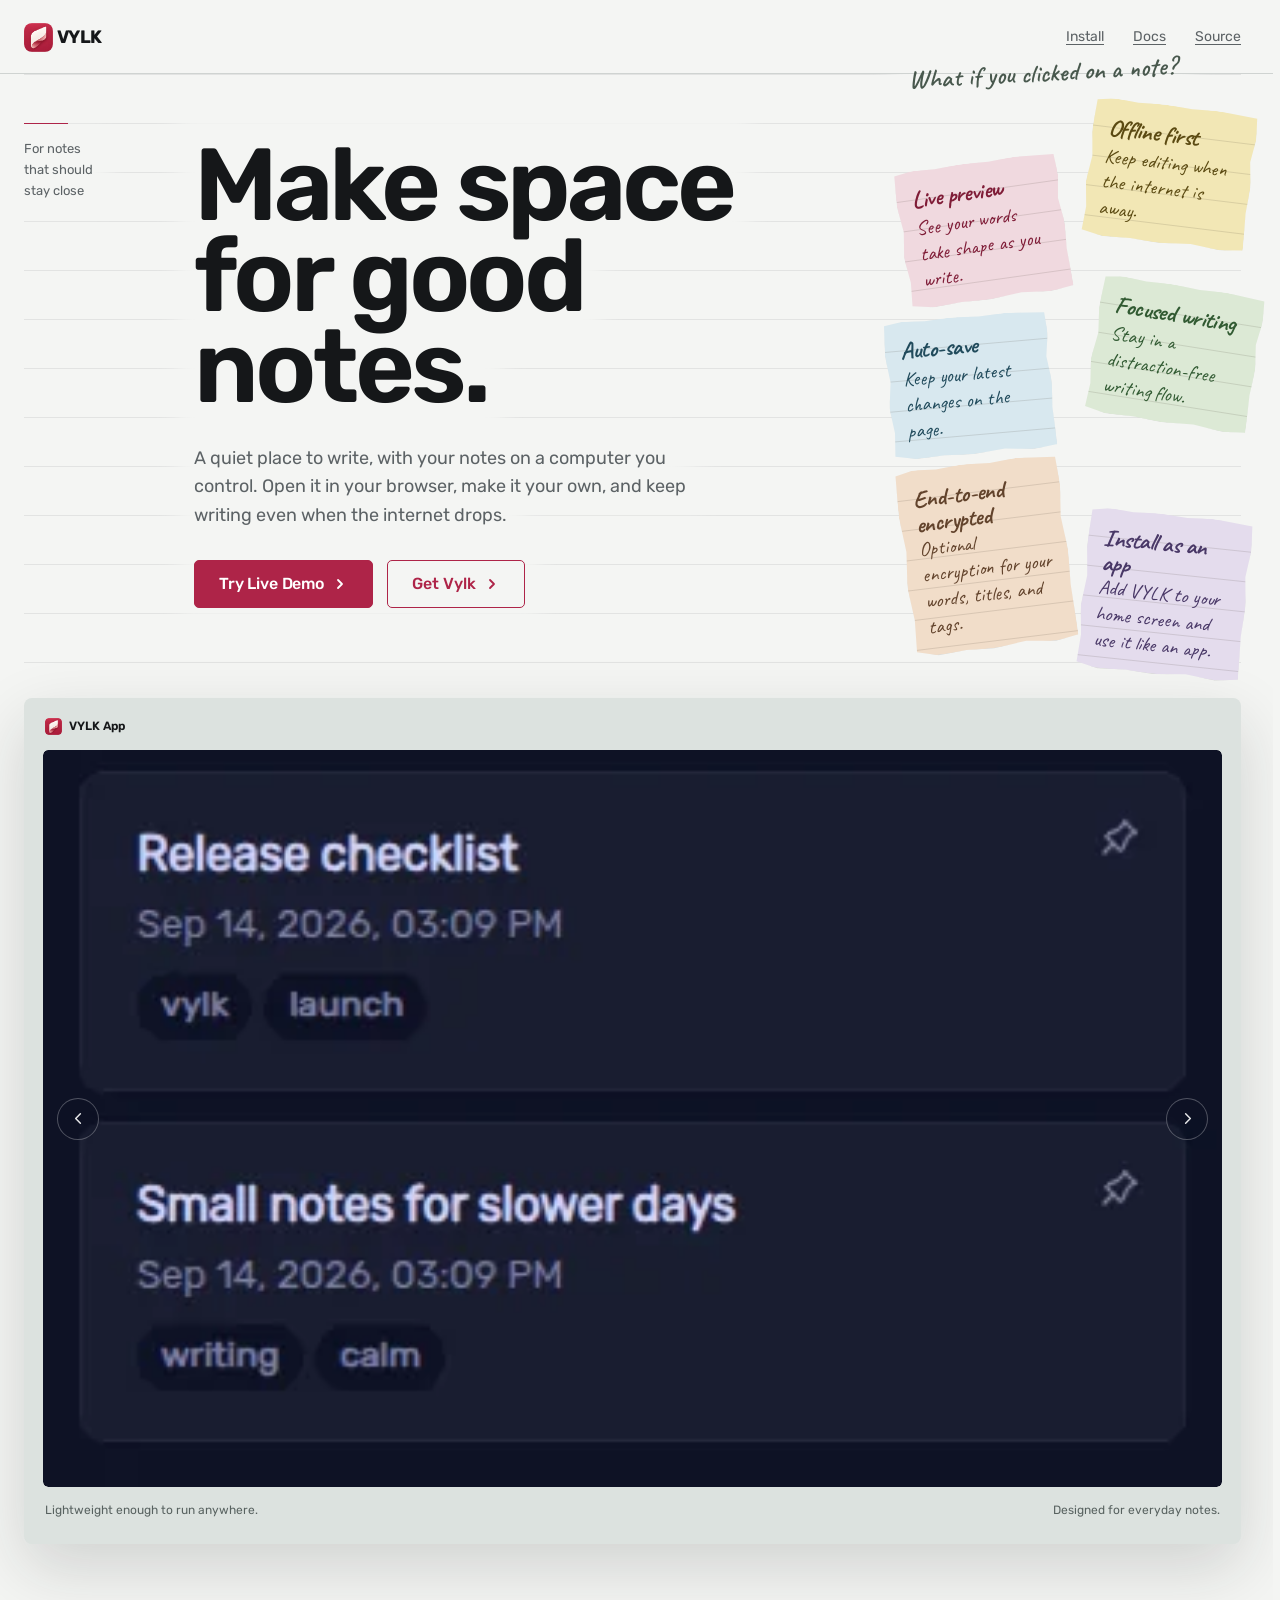
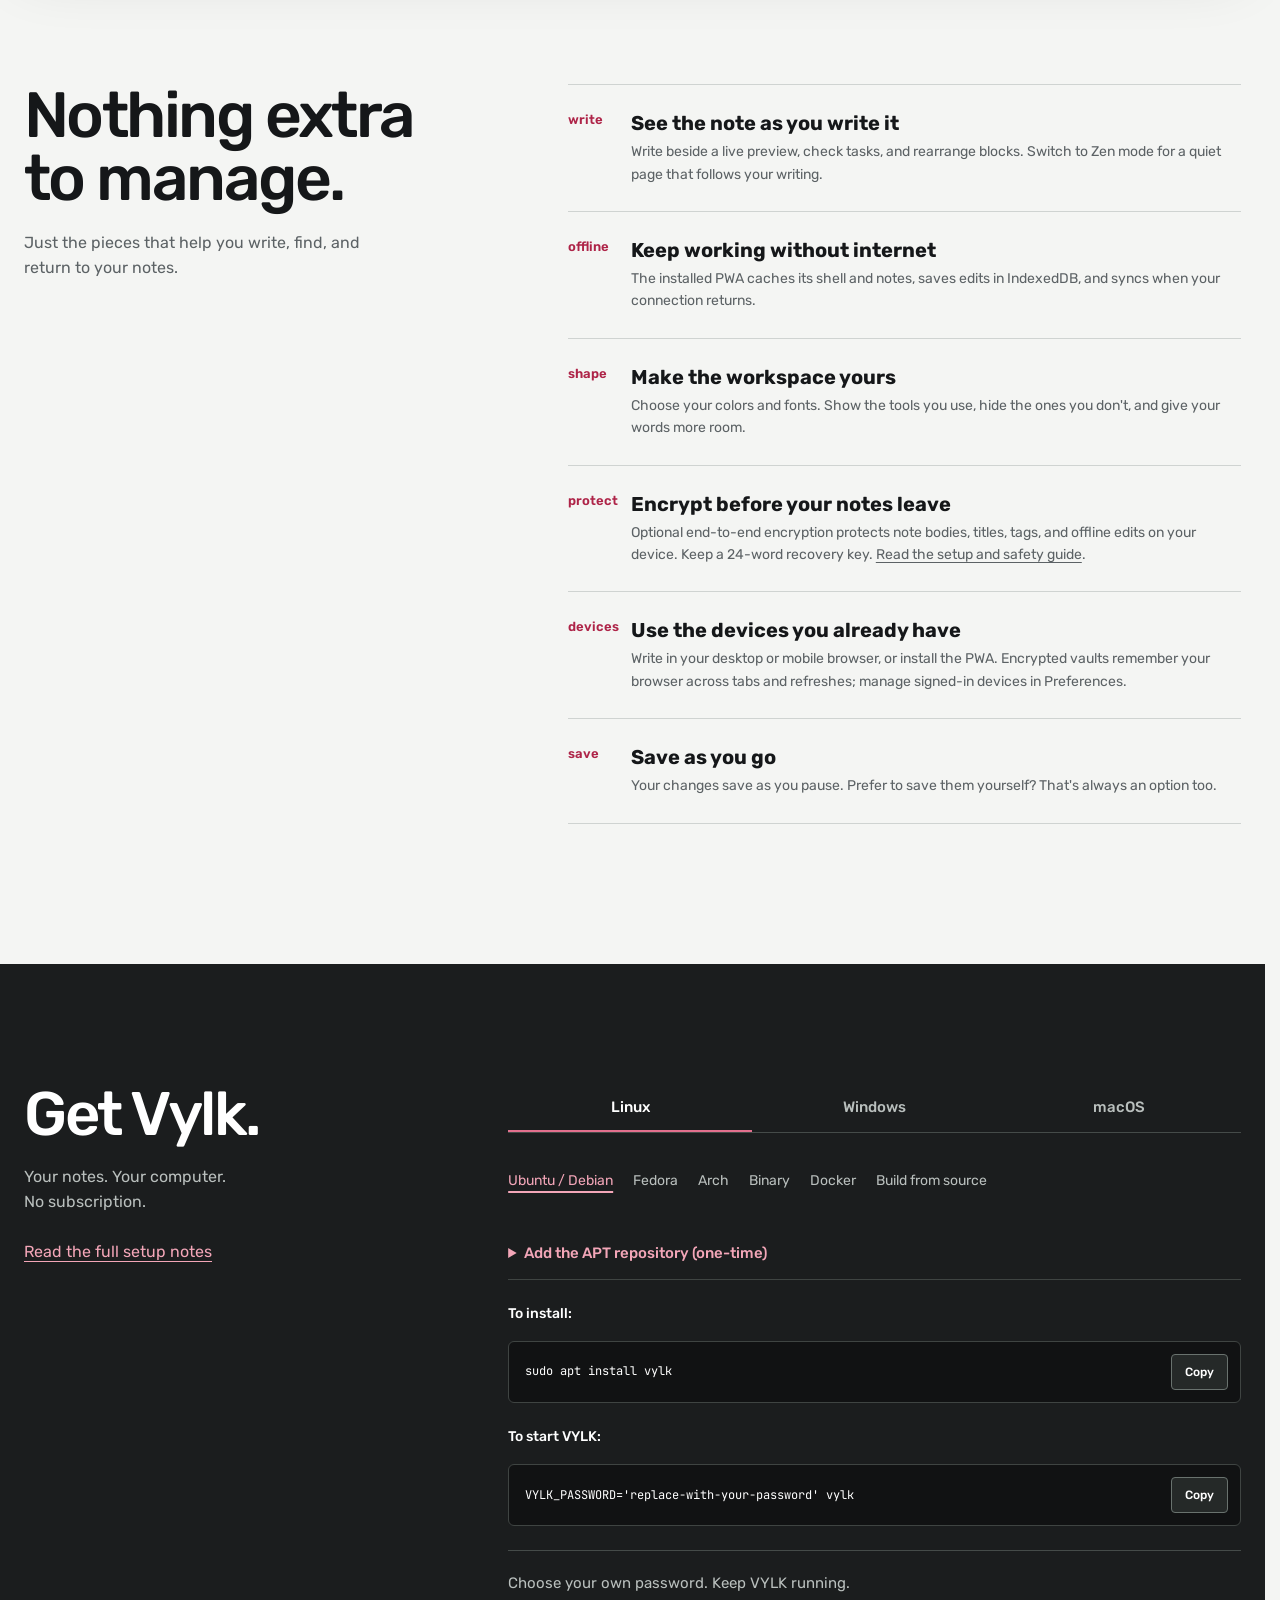
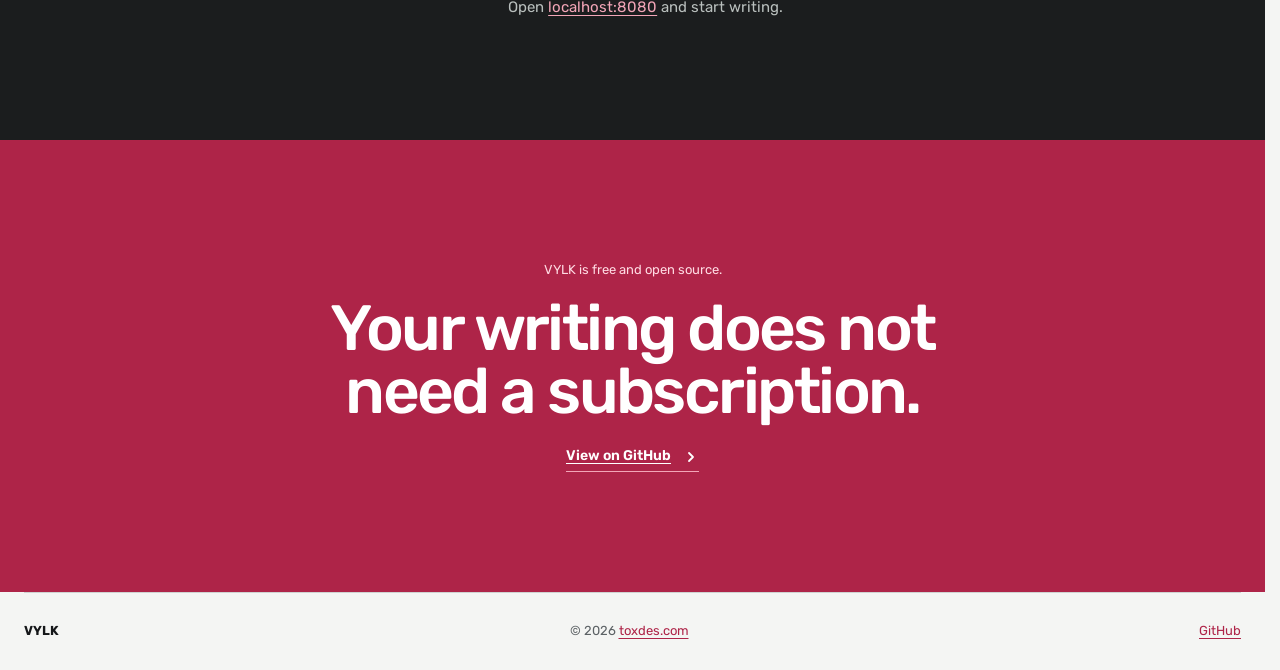
==== commit e555bed3: "docs: refresh features and generate release-matched API reference" ====
--- a/index.html
+++ b/index.html
@@ -34,14 +34,14 @@
       <div class="hero-content">
         <h1>Make space<br>for good notes.</h1>
         <p>A quiet place to write, with your notes on a computer you control. Open it in your browser, make it your own, and keep writing even when the internet drops.</p>
-        <div class="hero-actions"><a class="primary" data-demo-link href="https://vylk.onrender.com" target="_blank" rel="noopener noreferrer">Try Live Demo <svg class="cta-arrow" width="16" height="12" viewBox="0 0 16 12" fill="none" aria-hidden="true" focusable="false"><path class="arrow-shaft" d="M1 6H13" stroke="currentColor" stroke-width="1.8" stroke-linecap="butt"/><path class="arrow-head" d="m6 2 4 4-4 4" stroke="currentColor" stroke-width="1.8" stroke-linecap="round" stroke-linejoin="round"/></svg></a><a class="secondary" href="#install">Get Vylk <svg class="cta-arrow" width="16" height="12" viewBox="0 0 16 12" fill="none" aria-hidden="true" focusable="false"><path class="arrow-shaft" d="M1 6H13" stroke="currentColor" stroke-width="1.8" stroke-linecap="butt"/><path class="arrow-head" d="m6 2 4 4-4 4" stroke="currentColor" stroke-width="1.8" stroke-linecap="round" stroke-linejoin="round"/></svg></a></div>
+        <div class="hero-actions"><a class="primary" data-demo-link href="https://demo.vylk.toxdes.com" target="_blank" rel="noopener noreferrer">Try Live Demo <svg class="cta-arrow" width="16" height="12" viewBox="0 0 16 12" fill="none" aria-hidden="true" focusable="false"><path class="arrow-shaft" d="M1 6H13" stroke="currentColor" stroke-width="1.8" stroke-linecap="butt"/><path class="arrow-head" d="m6 2 4 4-4 4" stroke="currentColor" stroke-width="1.8" stroke-linecap="round" stroke-linejoin="round"/></svg></a><a class="secondary" href="#install">Get Vylk <svg class="cta-arrow" width="16" height="12" viewBox="0 0 16 12" fill="none" aria-hidden="true" focusable="false"><path class="arrow-shaft" d="M1 6H13" stroke="currentColor" stroke-width="1.8" stroke-linecap="butt"/><path class="arrow-head" d="m6 2 4 4-4 4" stroke="currentColor" stroke-width="1.8" stroke-linecap="round" stroke-linejoin="round"/></svg></a></div>
       </div>
       <div class="hero-notes" aria-label="VYLK features">
         <article class="sticky-note note-pink"><b>Live preview</b><span>See your words take shape as you write.</span></article>
         <article class="sticky-note note-yellow"><b>Offline first</b><span>Keep editing when the internet is away.</span></article>
         <article class="sticky-note note-blue"><b>Auto-save</b><span>Keep your latest changes on the page.</span></article>
         <article class="sticky-note note-green"><b>Focused writing</b><span>Stay in a distraction-free writing flow.</span></article>
-        <article class="sticky-note note-orange"><b>Easy to install</b><span>A small app. A few steps. Your own space.</span></article>
+        <article class="sticky-note note-orange"><b>End-to-end encrypted</b><span>Optional encryption for your words, titles, and tags.</span></article>
         <article class="sticky-note note-lilac"><b>Install as an app</b><span>Add VYLK to your home screen and use it like an app.</span></article>
       </div>
     </section>
@@ -65,11 +65,11 @@
     <section class="why" id="why">
       <div class="why-heading"><h2>Nothing extra to manage.</h2><p>Just the pieces that help you write, find, and return to your notes.</p></div>
       <div class="why-lines">
-        <div><span>write</span><h3>See the note as you write it</h3><p>See your formatting as you write. Use the toolbar for headings and lists, then go fullscreen when you want to focus.</p></div>
+        <div><span>write</span><h3>See the note as you write it</h3><p>Write beside a live preview, check tasks, and rearrange blocks. Switch to Zen mode for a quiet page that follows your writing.</p></div>
         <div><span>offline</span><h3>Keep working without internet</h3><p>The installed PWA caches its shell and notes, saves edits in IndexedDB, and syncs when your connection returns.</p></div>
         <div><span>shape</span><h3>Make the workspace yours</h3><p>Choose your colors and fonts. Show the tools you use, hide the ones you don't, and give your words more room.</p></div>
-        <div><span>protect</span><h3>Protect what is on disk</h3><p>Turn on optional encryption to protect note contents stored on your server. Titles and tags are stored separately; the docs explain what's covered.</p></div>
-        <div><span>devices</span><h3>Use the devices you already have</h3><p>Write in your desktop or mobile browser. Add VYLK to your home screen to open it like an app.</p></div>
+        <div><span>protect</span><h3>Encrypt before your notes leave</h3><p>Optional end-to-end encryption protects note bodies, titles, tags, and offline edits on your device. Keep a 24-word recovery key. <a href="docs/index.html#end-to-end-encryption">Read the setup and safety guide</a>.</p></div>
+        <div><span>devices</span><h3>Use the devices you already have</h3><p>Write in your desktop or mobile browser, or install the PWA. Encrypted vaults remember your browser across tabs and refreshes; manage signed-in devices in Preferences.</p></div>
         <div><span>save</span><h3>Save as you go</h3><p>Your changes save as you pause. Prefer to save them yourself? That's always an option too.</p></div>
       </div>
     </section>
@@ -114,7 +114,7 @@
             <details><summary>Build from AUR instead</summary><div class="command-list"><div class="command-row"><code>yay -S vylk-git</code><button type="button" class="copy-button" aria-label="Copy command">Copy</button></div></div></details>
           </div>
           <div class="linux-panel" data-linux-panel="linux-docker" id="method-linux-docker"><p>Use the published VYLK image. Notes and the database stay in a named volume.</p><p class="install-step">To start VYLK:</p><div class="command-list"><div class="command-row"><code data-version-template>docker run -d --name vylk -p 127.0.0.1:8080:8080 -e VYLK_PASSWORD='replace-with-your-password' -v vylk-data:/data toxdes/vylk:{version}</code><button type="button" class="copy-button" aria-label="Copy Docker run command">Copy</button></div></div><p>Open <a href="http://localhost:8080">localhost:8080</a> after the container starts.</p><a class="setup-text-link" href="docs/index.html#install">Read Docs</a></div>
-          <div class="linux-panel" data-linux-panel="source" id="method-source"><p>Requires Git and Go 1.25.1+.</p><p class="install-step">To build:</p><div class="command-list"><div class="command-row"><code>git clone https://github.com/toxdes/vylk.git</code><button type="button" class="copy-button" aria-label="Copy command">Copy</button></div><div class="command-row"><code>cd vylk</code><button type="button" class="copy-button" aria-label="Copy command">Copy</button></div><div class="command-row"><code>go build -trimpath -ldflags=&quot;-s -w -X main.version=$(cat VERSION)&quot; -o vylk .</code><button type="button" class="copy-button" aria-label="Copy command">Copy</button></div></div><p class="install-step">To start VYLK:</p><div class="command-list"><div class="command-row"><code>VYLK_PASSWORD='replace-with-your-password' ./vylk</code><button type="button" class="copy-button" aria-label="Copy start command">Copy</button></div></div></div>
+          <div class="linux-panel" data-linux-panel="source" id="method-source"><p>Requires Git and the Go version declared in the application's go.mod.</p><p class="install-step">To build:</p><div class="command-list"><div class="command-row"><code>git clone https://github.com/toxdes/vylk.git</code><button type="button" class="copy-button" aria-label="Copy command">Copy</button></div><div class="command-row"><code>cd vylk</code><button type="button" class="copy-button" aria-label="Copy command">Copy</button></div><div class="command-row"><code>go build -trimpath -ldflags=&quot;-s -w -X vylk/internal/server.version=$(cat VERSION)&quot; -o vylk ./cmd/vylk</code><button type="button" class="copy-button" aria-label="Copy command">Copy</button></div></div><p class="install-step">To start VYLK:</p><div class="command-list"><div class="command-row"><code>VYLK_PASSWORD='replace-with-your-password' ./vylk</code><button type="button" class="copy-button" aria-label="Copy start command">Copy</button></div></div></div>
         </div>
         <div class="os-panel" data-os-panel="windows">
           <div class="method-tabs" role="tablist" aria-label="Windows installation method">
@@ -131,10 +131,10 @@
             <button type="button" data-macos-tab="zip" role="tab" aria-selected="false">Binary</button>
             <button type="button" data-macos-tab="source" role="tab" aria-selected="false">Build from source</button>
           </div>
-          <div class="platform-panel active" data-macos-panel="homebrew" id="method-macos-homebrew"><h3>Homebrew</h3><p>After the Toxdes tap is published, install VYLK with:</p><div class="command-list"><div class="command-row"><code>brew install toxdes/tap/vylk</code><button type="button" class="copy-button" aria-label="Copy Homebrew install command">Copy</button></div></div><p>Until then, use the macOS ZIP below.</p></div>
+          <div class="platform-panel active" data-macos-panel="homebrew" id="method-macos-homebrew"><h3>Homebrew</h3><p>Install VYLK from the Toxdes tap:</p><div class="command-list"><div class="command-row"><code>brew install toxdes/tap/vylk</code><button type="button" class="copy-button" aria-label="Copy Homebrew install command">Copy</button></div></div><p>Update with <code>brew update &amp;&amp; brew upgrade vylk</code>.</p></div>
           <div class="platform-panel" data-macos-panel="zip" id="method-macos-zip"><h3>macOS binary</h3><p>Download the ZIP archive for your Mac, extract it, then start VYLK from Terminal.</p><div class="binary-download"><a class="setup-text-link" data-release-asset="vylk-{version}-macos-amd64.zip" data-release-label="Download v{version} - Intel" href="https://packages.toxdes.com/releases/vylk-__VYLK_VERSION__-macos-amd64.zip">Download v__VYLK_VERSION__ - Intel</a><a class="setup-text-link" data-release-asset="vylk-{version}-macos-arm64.zip" data-release-label="Download v{version} - Apple Silicon" href="https://packages.toxdes.com/releases/vylk-__VYLK_VERSION__-macos-arm64.zip">Download v__VYLK_VERSION__ - Apple Silicon</a></div><p class="install-step">To start VYLK:</p><div class="command-list"><div class="command-row"><code>VYLK_PASSWORD='replace-with-your-password' ./vylk</code><button type="button" class="copy-button" aria-label="Copy start command">Copy</button></div></div></div>
           <div class="platform-panel" data-macos-panel="docker" id="method-macos-docker"><h3>Docker</h3><p>Use the Docker image. Your notes stay in a named volume.</p><div class="command-list"><div class="command-row"><code data-version-template>docker run -d --name vylk -p 127.0.0.1:8080:8080 -e VYLK_PASSWORD='replace-with-your-password' -v vylk-data:/data toxdes/vylk:{version}</code><button type="button" class="copy-button" aria-label="Copy Docker run command">Copy</button></div></div><p>Open <a href="http://localhost:8080">localhost:8080</a> after the container starts.</p><a class="setup-text-link" href="docs/index.html#install">Read Docs</a></div>
-          <div class="platform-panel" data-macos-panel="source" id="method-macos-source"><h3>Build from source</h3><p>Install Go, then build VYLK from the public source repository.</p><div class="command-list"><div class="command-row"><code>git clone https://github.com/toxdes/vylk.git &amp;&amp; cd vylk</code><button type="button" class="copy-button" aria-label="Copy clone command">Copy</button></div><div class="command-row"><code>go build -trimpath -ldflags=&quot;-s -w -X main.version=$(cat VERSION)&quot; -o vylk .</code><button type="button" class="copy-button" aria-label="Copy build command">Copy</button></div><div class="command-row"><code>VYLK_PASSWORD='replace-with-your-password' ./vylk</code><button type="button" class="copy-button" aria-label="Copy start command">Copy</button></div></div></div>
+          <div class="platform-panel" data-macos-panel="source" id="method-macos-source"><h3>Build from source</h3><p>Install Go, then build VYLK from the public source repository.</p><div class="command-list"><div class="command-row"><code>git clone https://github.com/toxdes/vylk.git &amp;&amp; cd vylk</code><button type="button" class="copy-button" aria-label="Copy clone command">Copy</button></div><div class="command-row"><code>go build -trimpath -ldflags=&quot;-s -w -X vylk/internal/server.version=$(cat VERSION)&quot; -o vylk ./cmd/vylk</code><button type="button" class="copy-button" aria-label="Copy build command">Copy</button></div><div class="command-row"><code>VYLK_PASSWORD='replace-with-your-password' ./vylk</code><button type="button" class="copy-button" aria-label="Copy start command">Copy</button></div></div></div>
         </div>
         <div class="setup-finish"><p>Choose your own password. Keep VYLK running.<br>Open <a href="http://localhost:8080">localhost:8080</a> and start writing.</p></div>
       </div>
@@ -148,12 +148,12 @@
       <button class="demo-dialog-close" type="button" data-demo-close aria-label="Close demo notice">&times;</button>
       <h2 id="demo-dialog-title">You are about to leave VYLK</h2>
       <div class="demo-dialog-copy" id="demo-dialog-description">
-        <p>The demo is temporarily hosted on <a href="https://render.com" target="_blank" rel="noopener noreferrer">Render</a>.</p>
+        <p>This is a shared demo, not private storage. Notes are cleared every 10 minutes and encryption changes are disabled. Don't enter personal information.</p>
         <p class="demo-dialog-password"><strong>Password:</strong> <code>1234</code></p>
       </div>
       <div class="demo-dialog-actions">
         <button class="demo-dialog-cancel" type="button" data-demo-close>Stay on VYLK</button>
-        <a class="primary demo-dialog-continue" data-demo-continue href="https://vylk.onrender.com" target="_blank" rel="noopener noreferrer">View on Render</a>
+        <a class="primary demo-dialog-continue" data-demo-continue href="https://demo.vylk.toxdes.com" target="_blank" rel="noopener noreferrer">Open demo</a>
       </div>
     </div>
   </div>
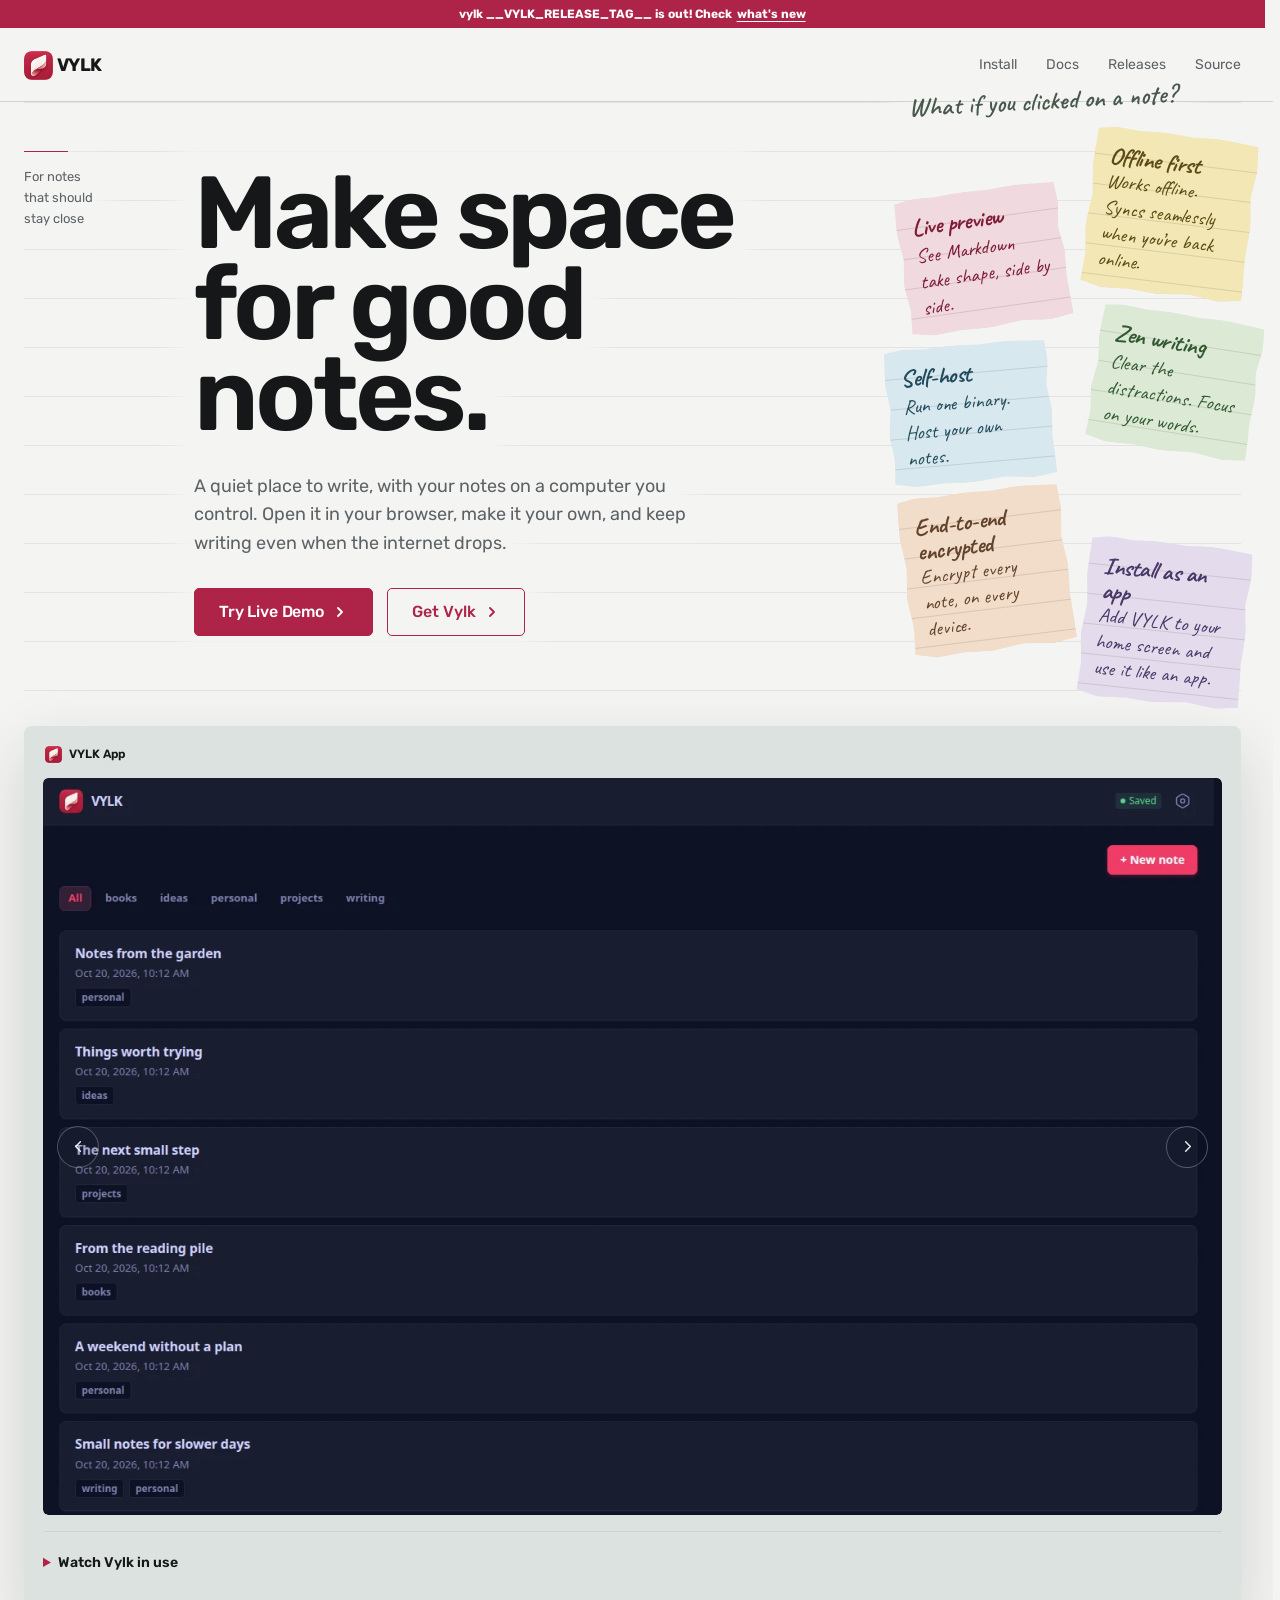
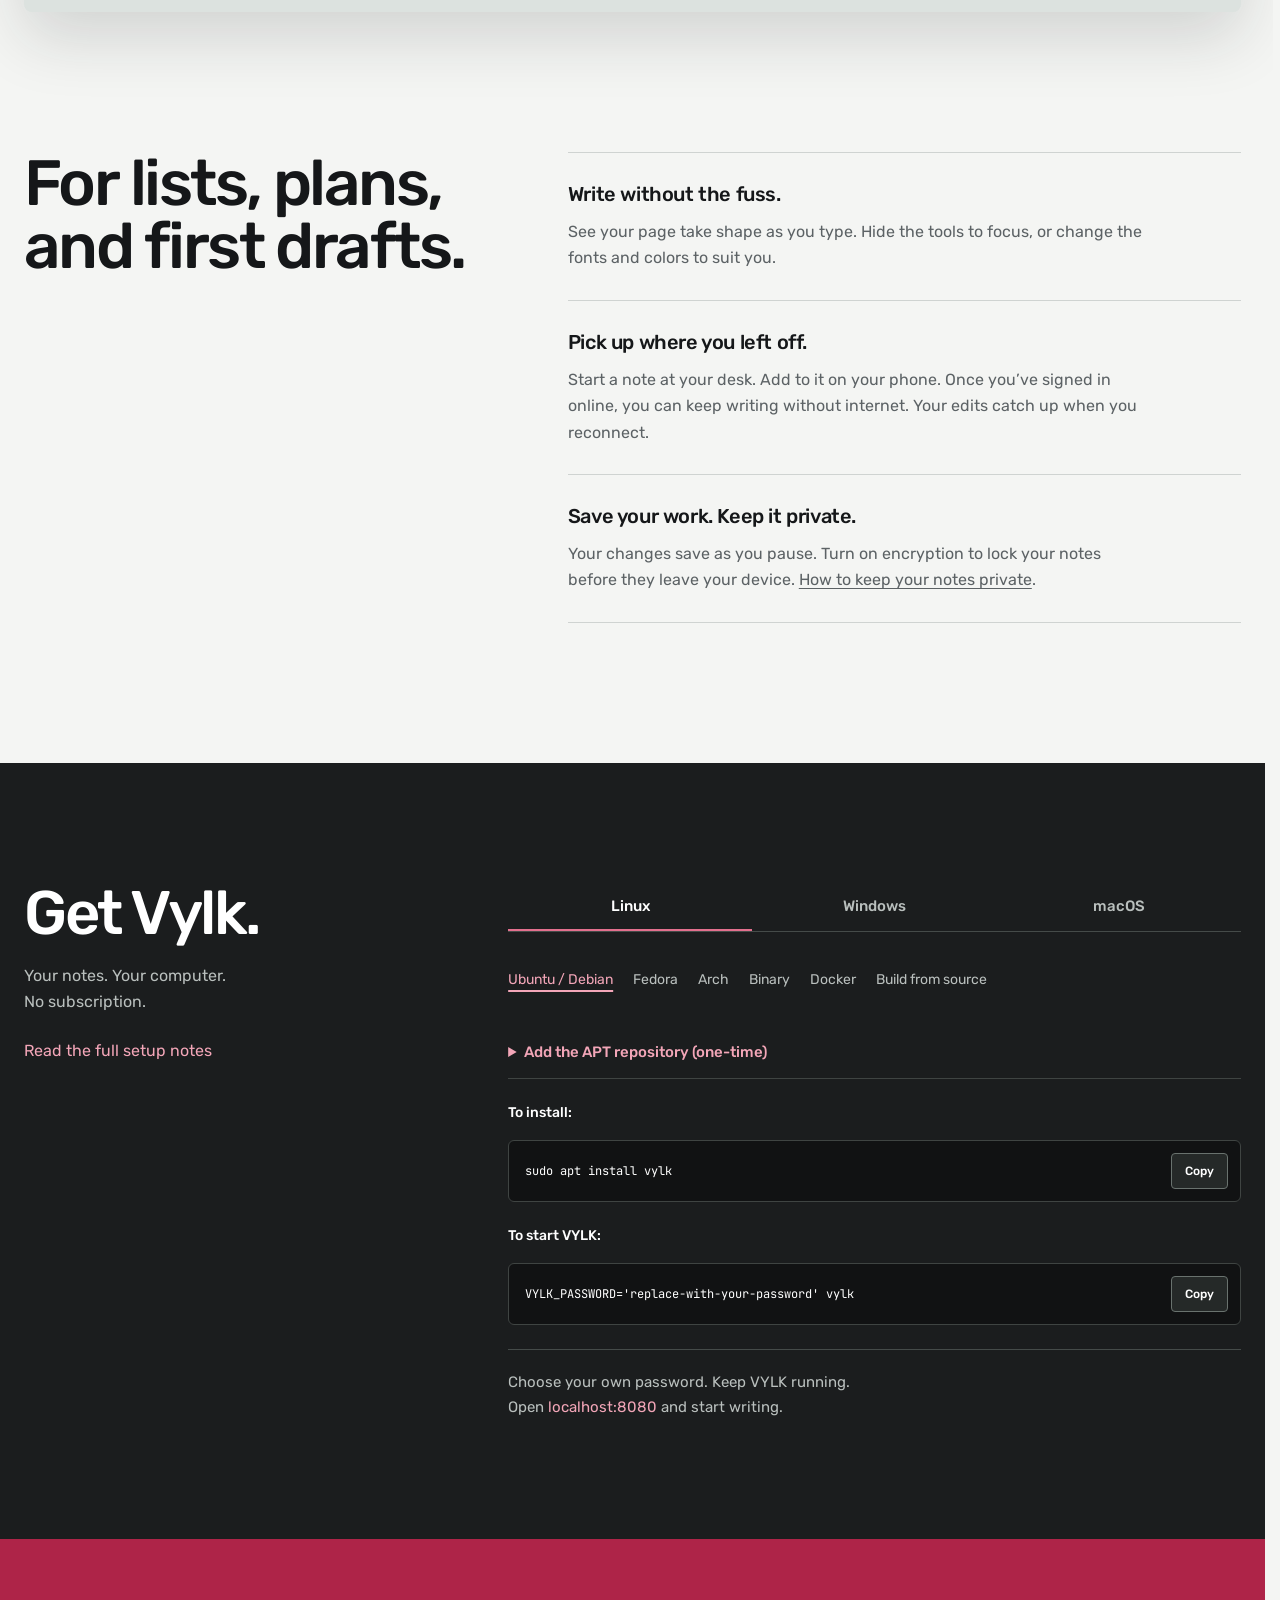
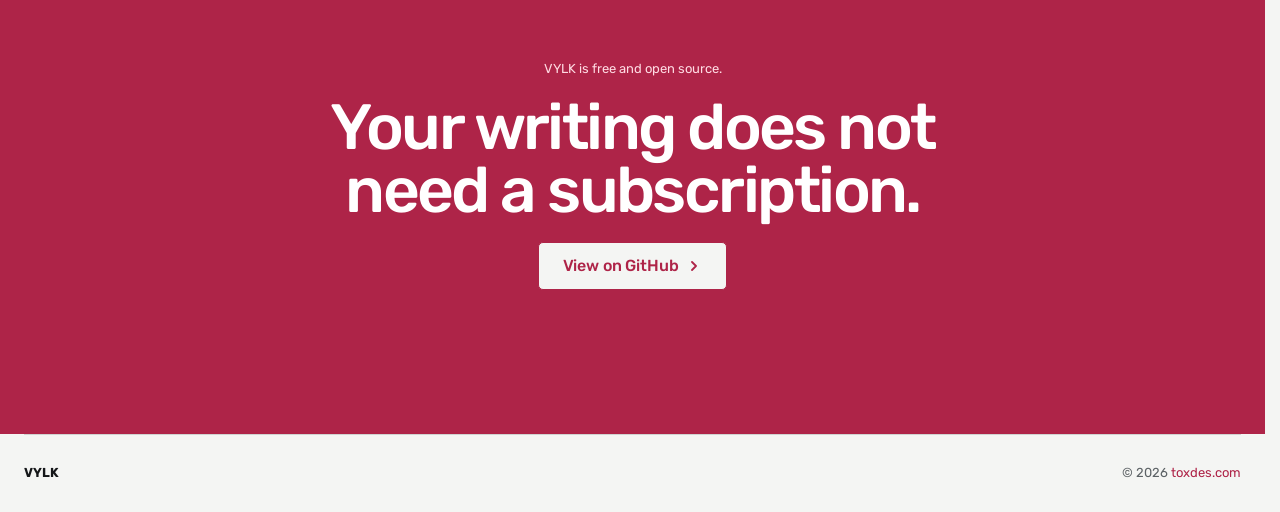
==== commit 7f2e9aa5: "feat: add releases and refresh product site" ====
--- a/index.html
+++ b/index.html
@@ -21,11 +21,13 @@
   <link rel="stylesheet" href="interactions.css">
   <link rel="stylesheet" href="install.css">
   <link rel="stylesheet" href="mobile.css">
+  <link rel="stylesheet" href="site-nav.css">
 </head>
 <body>
+  <aside class="release-banner" aria-label="Latest release">vylk __VYLK_RELEASE_TAG__ is out! Check <a href="releases/#__VYLK_RELEASE_TAG__">what's new</a></aside>
   <header class="nav">
     <a class="brand" href="#top"><img src="assets/vylk-logo.webp" alt="" width="29" height="29"><span>VYLK</span></a>
-    <nav class="nav-links" aria-label="Main navigation"><a href="#install">Install</a><a href="docs/index.html">Docs</a><a href="https://github.com/toxdes/vylk">Source</a></nav>
+    <nav class="nav-links" aria-label="Main navigation"><a href="#install">Install</a><a href="docs/index.html">Docs</a><a href="releases/">Releases</a><a href="https://github.com/toxdes/vylk">Source</a></nav>
   </header>
 
   <main id="top">
@@ -37,11 +39,11 @@
         <div class="hero-actions"><a class="primary" data-demo-link href="https://demo.vylk.toxdes.com" target="_blank" rel="noopener noreferrer">Try Live Demo <svg class="cta-arrow" width="16" height="12" viewBox="0 0 16 12" fill="none" aria-hidden="true" focusable="false"><path class="arrow-shaft" d="M1 6H13" stroke="currentColor" stroke-width="1.8" stroke-linecap="butt"/><path class="arrow-head" d="m6 2 4 4-4 4" stroke="currentColor" stroke-width="1.8" stroke-linecap="round" stroke-linejoin="round"/></svg></a><a class="secondary" href="#install">Get Vylk <svg class="cta-arrow" width="16" height="12" viewBox="0 0 16 12" fill="none" aria-hidden="true" focusable="false"><path class="arrow-shaft" d="M1 6H13" stroke="currentColor" stroke-width="1.8" stroke-linecap="butt"/><path class="arrow-head" d="m6 2 4 4-4 4" stroke="currentColor" stroke-width="1.8" stroke-linecap="round" stroke-linejoin="round"/></svg></a></div>
       </div>
       <div class="hero-notes" aria-label="VYLK features">
-        <article class="sticky-note note-pink"><b>Live preview</b><span>See your words take shape as you write.</span></article>
-        <article class="sticky-note note-yellow"><b>Offline first</b><span>Keep editing when the internet is away.</span></article>
-        <article class="sticky-note note-blue"><b>Auto-save</b><span>Keep your latest changes on the page.</span></article>
-        <article class="sticky-note note-green"><b>Focused writing</b><span>Stay in a distraction-free writing flow.</span></article>
-        <article class="sticky-note note-orange"><b>End-to-end encrypted</b><span>Optional encryption for your words, titles, and tags.</span></article>
+        <article class="sticky-note note-pink"><b>Live preview</b><span>See Markdown take shape, side by side.</span></article>
+        <article class="sticky-note note-yellow"><b>Offline first</b><span>Works offline. Syncs seamlessly when you’re back online.</span></article>
+        <article class="sticky-note note-blue"><b>Self-host</b><span>Run one binary. Host your own notes.</span></article>
+        <article class="sticky-note note-green"><b>Zen writing</b><span>Clear the distractions. Focus on your words.</span></article>
+        <article class="sticky-note note-orange"><b>End-to-end encrypted</b><span>Encrypt every note, on every device.</span></article>
         <article class="sticky-note note-lilac"><b>Install as an app</b><span>Add VYLK to your home screen and use it like an app.</span></article>
       </div>
     </section>
@@ -54,23 +56,23 @@
           <figure class="stage-preview is-active" id="screen-dashboard" role="group" aria-roledescription="slide" aria-label="Dashboard screen"><figcaption class="visually-hidden">Dashboard screen</figcaption><picture><source media="(max-width: 560px)" srcset="assets/vylk-dashboard-mobile.webp"><img src="assets/vylk-dashboard-desktop.webp" alt="VYLK dashboard showing a small collection of notes" width="1440" height="900" loading="eager" decoding="async"></picture></figure>
           <figure class="stage-preview stage-preview-editor" id="screen-editor" role="group" aria-roledescription="slide" aria-label="Editor screen" aria-hidden="true"><figcaption class="visually-hidden">Editor screen</figcaption><picture><source media="(max-width: 560px)" srcset="assets/vylk-editor-mobile.webp"><img src="assets/vylk-editor-desktop.webp" alt="VYLK editor showing a document and rendered preview" width="1440" height="900" loading="eager" decoding="async"></picture></figure>
           <figure class="stage-preview" id="screen-preferences" role="group" aria-roledescription="slide" aria-label="Preferences screen" aria-hidden="true"><figcaption class="visually-hidden">Preferences screen</figcaption><picture><source media="(max-width: 560px)" srcset="assets/vylk-preferences-mobile.webp"><img src="assets/vylk-preferences-desktop.webp" alt="VYLK editor preferences showing font and saving options" width="1440" height="900" loading="eager" decoding="async"></picture></figure>
-          <figure class="stage-preview" id="screen-focus" role="group" aria-roledescription="slide" aria-label="Distraction-free editor screen" aria-hidden="true"><figcaption class="visually-hidden">Distraction-free editor screen</figcaption><picture><source media="(max-width: 560px)" srcset="assets/vylk-focus-mobile.webp"><img src="assets/vylk-focus-desktop.webp" alt="VYLK distraction-free editor with the header hidden" width="1440" height="900" loading="eager" decoding="async"></picture></figure>
+          <figure class="stage-preview" id="screen-focus" role="group" aria-roledescription="slide" aria-label="Zen writing screen" aria-hidden="true"><figcaption class="visually-hidden">Zen writing with inline formatting and a selection toolbar</figcaption><picture><source media="(max-width: 560px)" srcset="assets/vylk-focus-mobile.webp"><img src="assets/vylk-focus-desktop.webp" alt="VYLK Zen editor with rendered bold text, a link, and the compact selection toolbar" width="1440" height="900" loading="eager" decoding="async"></picture></figure>
           <button type="button" class="carousel-arrow carousel-arrow-prev" data-screen-prev aria-label="Show previous app screen"><svg viewBox="0 0 16 16" aria-hidden="true"><path d="m10 3-5 5 5 5"/></svg></button>
           <button type="button" class="carousel-arrow carousel-arrow-next" data-screen-next aria-label="Show next app screen"><svg viewBox="0 0 16 16" aria-hidden="true"><path d="m6 3 5 5-5 5"/></svg></button>
         </div>
       </div>
-      <div class="stage-bottom"><span>Lightweight enough to run anywhere.</span><span>Designed for everyday notes.</span></div>
+      <details class="screen-recording" data-walkthrough="walkthrough">
+        <summary>Watch Vylk in use</summary>
+        <video controls playsinline preload="none" src="assets/vylk-demo-walkthrough.mp4" poster="assets/vylk-demo-walkthrough.webp" aria-label="Vylk product walkthrough"></video>
+      </details>
     </section>
 
-    <section class="why" id="why">
-      <div class="why-heading"><h2>Nothing extra to manage.</h2><p>Just the pieces that help you write, find, and return to your notes.</p></div>
+    <section class="why" id="why" aria-labelledby="why-title">
+      <div class="why-heading"><h2 id="why-title">For lists, plans, and first drafts.</h2></div>
       <div class="why-lines">
-        <div><span>write</span><h3>See the note as you write it</h3><p>Write beside a live preview, check tasks, and rearrange blocks. Switch to Zen mode for a quiet page that follows your writing.</p></div>
-        <div><span>offline</span><h3>Keep working without internet</h3><p>The installed PWA caches its shell and notes, saves edits in IndexedDB, and syncs when your connection returns.</p></div>
-        <div><span>shape</span><h3>Make the workspace yours</h3><p>Choose your colors and fonts. Show the tools you use, hide the ones you don't, and give your words more room.</p></div>
-        <div><span>protect</span><h3>Encrypt before your notes leave</h3><p>Optional end-to-end encryption protects note bodies, titles, tags, and offline edits on your device. Keep a 24-word recovery key. <a href="docs/index.html#end-to-end-encryption">Read the setup and safety guide</a>.</p></div>
-        <div><span>devices</span><h3>Use the devices you already have</h3><p>Write in your desktop or mobile browser, or install the PWA. Encrypted vaults remember your browser across tabs and refreshes; manage signed-in devices in Preferences.</p></div>
-        <div><span>save</span><h3>Save as you go</h3><p>Your changes save as you pause. Prefer to save them yourself? That's always an option too.</p></div>
+        <div><h3>Write without the fuss.</h3><p>See your page take shape as you type. Hide the tools to focus, or change the fonts and colors to suit you.</p></div>
+        <div><h3>Pick up where you left off.</h3><p>Start a note at your desk. Add to it on your phone. Once you’ve signed in online, you can keep writing without internet. Your edits catch up when you reconnect.</p></div>
+        <div><h3>Save your work. Keep it private.</h3><p>Your changes save as you pause. Turn on encryption to lock your notes before they leave your device. <a href="docs/index.html#end-to-end-encryption">How to keep your notes private</a>.</p></div>
       </div>
     </section>
 
@@ -140,7 +142,7 @@
       </div>
     </section>
 
-    <section class="statement"><p>VYLK is free and open source.</p><h2>Your writing does not need a subscription.</h2><a href="https://github.com/toxdes/vylk">View on GitHub<svg class="cta-arrow" width="16" height="12" viewBox="0 0 16 12" fill="none" aria-hidden="true" focusable="false"><path class="arrow-shaft" d="M1 6H13" stroke="currentColor" stroke-width="1.8" stroke-linecap="butt"/><path class="arrow-head" d="m6 2 4 4-4 4" stroke="currentColor" stroke-width="1.8" stroke-linecap="round" stroke-linejoin="round"/></svg></a></section>
+    <section class="statement"><p>VYLK is free and open source.</p><h2>Your writing does not need a subscription.</h2><div class="hero-actions"><a class="primary" href="https://github.com/toxdes/vylk">View on GitHub <svg class="cta-arrow" width="16" height="12" viewBox="0 0 16 12" fill="none" aria-hidden="true" focusable="false"><path class="arrow-shaft" d="M1 6H13" stroke="currentColor" stroke-width="1.8" stroke-linecap="butt"/><path class="arrow-head" d="m6 2 4 4-4 4" stroke="currentColor" stroke-width="1.8" stroke-linecap="round" stroke-linejoin="round"/></svg></a></div></section>
   </main>
 
   <div class="demo-dialog" id="demo-dialog" role="dialog" aria-modal="true" aria-labelledby="demo-dialog-title" aria-describedby="demo-dialog-description" hidden>
@@ -148,7 +150,8 @@
       <button class="demo-dialog-close" type="button" data-demo-close aria-label="Close demo notice">&times;</button>
       <h2 id="demo-dialog-title">You are about to leave VYLK</h2>
       <div class="demo-dialog-copy" id="demo-dialog-description">
-        <p>This is a shared demo, not private storage. Notes are cleared every 10 minutes and encryption changes are disabled. Don't enter personal information.</p>
+        <p>This is a shared demo, not private storage. Notes are cleared every 3 hours and encryption changes are disabled. Don't enter personal information.</p>
+        <p>For now, due to budget concerns, the demo runs on <a href="https://tierhive.com/" target="_blank" rel="noopener noreferrer">TierHive</a>’s cheapest 128 MB RAM instance. The first load may be slow.</p>
         <p class="demo-dialog-password"><strong>Password:</strong> <code>1234</code></p>
       </div>
       <div class="demo-dialog-actions">
@@ -158,7 +161,7 @@
     </div>
   </div>
 
-  <footer><span>VYLK</span><span>&copy; 2026 <a href="https://toxdes.com" target="_blank" rel="noopener noreferrer">toxdes.com</a></span><a href="https://github.com/toxdes/vylk">GitHub</a></footer>
+  <footer><span>VYLK</span><span class="footer-copyright">&copy; 2026 <a href="https://toxdes.com" target="_blank" rel="noopener noreferrer">toxdes.com</a></span></footer>
   <script type="application/ld+json">
     {"@context":"https://schema.org","@type":"SoftwareApplication","name":"VYLK","applicationCategory":"ProductivityApplication","operatingSystem":"Linux, Windows, macOS, Docker","description":"A lightweight, self-hosted Markdown editor for notes you control.","isAccessibleForFree":true,"offers":{"@type":"Offer","price":"0","priceCurrency":"USD"},"codeRepository":"https://github.com/toxdes/vylk"}
   </script>
--- a/style.css
+++ b/style.css
@@ -1,7 +1,7 @@
 :root{--paper:#f4f5f3;--ink:#151719;--muted:#5c6265;--line:#cfd3d1;--red:#ae2448;--red-dark:#871d39;--red-pale:#f0d9df;--stage:#dce2df;--shadow:0 24px 65px rgba(24,33,31,.16)}
-*{box-sizing:border-box}html{scroll-behavior:smooth}body{margin:0;background:var(--paper);color:var(--ink);font-family:Rubik,Arial,sans-serif;font-size:16px;line-height:1.6}a{color:inherit;text-decoration:none}img{display:block;max-width:100%}.nav{width:min(1220px,calc(100% - 48px));height:74px;margin:auto;display:flex;align-items:center;justify-content:space-between;border-bottom:1px solid var(--line)}.brand{display:flex;align-items:center;gap:10px;font-size:18px;font-weight:700;letter-spacing:-.04em}.brand img{width:29px;height:29px;border-radius:8px}.nav nav{display:flex;gap:29px;color:var(--muted);font-size:14px}.nav nav a:hover,footer a:hover,.hero-actions a:last-child:hover{color:var(--red)}.nav-button,.primary{display:inline-flex;align-items:center;justify-content:center;background:var(--red);color:#fff;border-radius:5px;font-weight:600;font-size:14px;transition:transform .2s ease,background .2s ease}.nav-button{min-height:40px;padding:0 16px;font-size:13px}.primary{min-height:48px;padding:0 21px}.nav-button:hover,.primary:hover{background:var(--red-dark);transform:translateY(-2px)}.hero{width:min(1220px,calc(100% - 48px));margin:auto;min-height:665px;display:grid;grid-template-columns:120px 1fr 190px;align-items:center;gap:50px;padding-block:95px}.hero-side{align-self:start;padding-top:12px;color:var(--muted);font-size:13px}.side-line{width:44px;height:1px;background:var(--red);margin-bottom:15px}.hero-side p{margin:0;max-width:10ch}.hero-content h1{font-size:clamp(4.5rem,9vw,8.8rem);line-height:.89;letter-spacing:-.04em;margin:0 0 30px;font-weight:600}.hero-content>p{max-width:46ch;color:var(--muted);font-size:18px;margin:0 0 30px}.hero-actions{display:flex;gap:23px;align-items:center;font-size:14px;color:var(--red);font-weight:600}.hero-actions a:last-child{border-bottom:1px solid #cb8196;padding-bottom:3px}.hero-stamp{align-self:end;background:var(--red-pale);padding:20px;border-radius:7px;transform:rotate(3deg);display:grid;gap:18px;color:var(--red);font-weight:600;font-size:13px;line-height:1.35}.hero-stamp img{width:58px;height:58px;border-radius:15px}.screen-stage{width:min(1280px,calc(100% - 48px));margin:auto;background:var(--stage);padding:19px 19px 24px;box-shadow:var(--shadow);border-radius:8px}.stage-label,.stage-bottom{display:flex;justify-content:space-between;color:#586260;font-size:12px;padding:0 2px 14px}.screen-stage>img{width:100%;border-radius:5px}.stage-bottom{padding:14px 2px 0}.why{width:min(1220px,calc(100% - 48px));margin:auto;display:grid;grid-template-columns:.8fr 1.2fr;gap:95px;padding:140px 0}.why h2,.statement h2,.install h2,.docs h2{font-size:clamp(2.6rem,5vw,5.2rem);line-height:.98;letter-spacing:-.04em;font-weight:500;margin:0 0 20px}.why-heading p,.install-title p,.docs p{color:var(--muted);max-width:34ch;margin:0}.why-lines{border-top:1px solid var(--line)}.why-lines>div{display:grid;grid-template-columns:45px 1fr;column-gap:18px;border-bottom:1px solid var(--line);padding:25px 0}.why-lines span{grid-row:span 2;color:var(--red);font-size:13px;font-weight:600}.why-lines h3{margin:0 0 5px;font-size:17px}.why-lines p{margin:0;color:var(--muted);font-size:14px}.statement{background:var(--red);color:#fff;text-align:center;padding:120px 24px}.statement p{color:#ffdbe3;font-size:13px;margin:0 0 16px}.statement h2{max-width:720px;margin-inline:auto}.statement a{display:inline-block;color:#fff;font-weight:600;font-size:14px;border-bottom:1px solid #f3a6b8;padding-bottom:3px}.statement a:is(:hover,:focus-visible){color:#fff;border-bottom-color:#fff}.install{background:#1b1d1e;color:#fff;padding:120px max(24px,calc((100% - 1220px)/2));display:grid;grid-template-columns:.78fr 1.22fr;gap:90px}.install-title p{color:#b9bfbd}.install-content{border-top:1px solid #454b49}.install-tabs{display:flex;gap:8px;padding:18px 0}.install-tabs button{background:transparent;color:#aeb5b1;border:1px solid #454b49;border-radius:5px;padding:9px 13px;font-size:13px;cursor:pointer}.install-tabs button.active,.install-tabs button:hover{background:var(--red);border-color:var(--red);color:#fff}.install-card{border:1px solid #454b49;padding:25px}.tab{display:none}.tab.active{display:block}.tab h3{font-size:21px;margin:0 0 7px}.tab p{font-size:14px;color:#b9bfbd;max-width:60ch;margin:0 0 16px}.tab p b{color:#fff;font-weight:500}pre{white-space:pre-wrap;background:#111213;color:#fff;padding:17px;border-radius:5px;border:1px solid #3f4442;font:13px/1.7 "JetBrains Mono",monospace;margin:0}.docs{width:min(1220px,calc(100% - 48px));margin:auto;padding:120px 0;display:grid;grid-template-columns:1fr 1fr auto;gap:40px;align-items:end}.docs h2{margin:0}.docs p{max-width:35ch}footer{width:min(1220px,calc(100% - 48px));margin:auto;border-top:1px solid var(--line);padding:28px 0;display:flex;justify-content:space-between;color:var(--muted);font-size:13px}footer span:first-child{color:var(--ink);font-weight:700}footer a{color:var(--red)}
+*{box-sizing:border-box}html{scroll-behavior:smooth}body{margin:0;background:var(--paper);color:var(--ink);font-family:Rubik,Arial,sans-serif;font-size:16px;line-height:1.6}a{color:inherit;text-decoration:none}img{display:block;max-width:100%}.nav{width:min(1220px,calc(100% - 48px));height:74px;margin:auto;display:flex;align-items:center;justify-content:space-between;border-bottom:1px solid var(--line)}.brand{display:flex;align-items:center;gap:10px;font-size:18px;font-weight:700;letter-spacing:-.04em}.brand img{width:29px;height:29px;border-radius:8px}.nav nav{display:flex;gap:29px;color:var(--muted);font-size:14px}.nav nav a:hover,footer a:hover,.hero-actions a:last-child:hover{color:var(--red)}.nav-button,.primary{display:inline-flex;align-items:center;justify-content:center;background:var(--red);color:#fff;border-radius:5px;font-weight:600;font-size:14px;transition:transform .2s ease,background .2s ease}.nav-button{min-height:40px;padding:0 16px;font-size:13px}.primary{min-height:48px;padding:0 21px}.nav-button:hover,.primary:hover{background:var(--red-dark);transform:translateY(-2px)}.hero{width:min(1220px,calc(100% - 48px));margin:auto;min-height:665px;display:grid;grid-template-columns:120px 1fr 190px;align-items:center;gap:50px;padding-block:95px}.hero-side{align-self:start;padding-top:12px;color:var(--muted);font-size:13px}.side-line{width:44px;height:1px;background:var(--red);margin-bottom:15px}.hero-side p{margin:0;max-width:10ch}.hero-content h1{font-size:clamp(4.5rem,9vw,8.8rem);line-height:.89;letter-spacing:-.04em;margin:0 0 30px;font-weight:600}.hero-content>p{max-width:46ch;color:var(--muted);font-size:18px;margin:0 0 30px}.hero-actions{display:flex;gap:23px;align-items:center;font-size:14px;color:var(--red);font-weight:600}.hero-stamp{align-self:end;background:var(--red-pale);padding:20px;border-radius:7px;transform:rotate(3deg);display:grid;gap:18px;color:var(--red);font-weight:600;font-size:13px;line-height:1.35}.hero-stamp img{width:58px;height:58px;border-radius:15px}.screen-stage{width:min(1280px,calc(100% - 48px));margin:auto;background:var(--stage);padding:19px 19px 24px;box-shadow:var(--shadow);border-radius:8px}.stage-label{display:flex;justify-content:space-between;color:#586260;font-size:12px;padding:0 2px 14px}.screen-stage>img{width:100%;border-radius:5px}.why{width:min(1220px,calc(100% - 48px));margin:auto;display:grid;grid-template-columns:.8fr 1.2fr;gap:95px;padding:140px 0}.why h2,.statement h2,.install h2,.docs h2{font-size:clamp(2.6rem,5vw,5.2rem);line-height:.98;letter-spacing:-.04em;font-weight:500;margin:0 0 20px}.why-heading p,.install-title p,.docs p{color:var(--muted);max-width:34ch;margin:0}.why-lines{border-top:1px solid var(--line)}.why-lines>div{border-bottom:1px solid var(--line);padding:28px 0}.why-lines h3{margin:0 0 12px;font-size:22px;line-height:1.25;font-weight:500;letter-spacing:-.02em}.why-lines p{max-width:58ch;margin:0;color:var(--muted);font-size:16px;line-height:1.65}.why-lines a{text-decoration:underline;text-underline-offset:3px}.statement{background:var(--red);color:#fff;text-align:center;padding:120px 24px}.statement p{color:#ffdbe3;font-size:13px;margin:0 0 16px}.statement h2{max-width:720px;margin-inline:auto}.install{background:#1b1d1e;color:#fff;padding:120px max(24px,calc((100% - 1220px)/2));display:grid;grid-template-columns:.78fr 1.22fr;gap:90px}.install-title p{color:#b9bfbd}.install-content{border-top:1px solid #454b49}.install-tabs{display:flex;gap:8px;padding:18px 0}.install-tabs button{background:transparent;color:#aeb5b1;border:1px solid #454b49;border-radius:5px;padding:9px 13px;font-size:13px;cursor:pointer}.install-tabs button.active,.install-tabs button:hover{background:var(--red);border-color:var(--red);color:#fff}.install-card{border:1px solid #454b49;padding:25px}.tab{display:none}.tab.active{display:block}.tab h3{font-size:21px;margin:0 0 7px}.tab p{font-size:14px;color:#b9bfbd;max-width:60ch;margin:0 0 16px}.tab p b{color:#fff;font-weight:500}pre{white-space:pre-wrap;background:#111213;color:#fff;padding:17px;border-radius:5px;border:1px solid #3f4442;font:13px/1.7 "JetBrains Mono",monospace;margin:0}.docs{width:min(1220px,calc(100% - 48px));margin:auto;padding:120px 0;display:grid;grid-template-columns:1fr 1fr auto;gap:40px;align-items:end}.docs h2{margin:0}.docs p{max-width:35ch}footer{width:min(1220px,calc(100% - 48px));margin:auto;border-top:1px solid var(--line);padding:28px 0;display:flex;justify-content:space-between;color:var(--muted);font-size:13px}footer span:first-child{color:var(--ink);font-weight:700}footer a{color:var(--red)}
 @media(max-width:850px){.nav{width:calc(100% - 32px)}.nav nav{display:none}.hero{grid-template-columns:50px 1fr;gap:23px;min-height:0;padding-block:80px}.hero-stamp{grid-column:2;justify-self:start;transform:none}.why,.install{grid-template-columns:1fr;gap:50px}.docs{grid-template-columns:1fr 1fr}.docs .primary{grid-column:2;grid-row:1 / span 2;align-self:end}}
-@media(max-width:560px){.hero,.screen-stage,.why,.docs,footer{width:calc(100% - 32px)}.hero{grid-template-columns:1fr;padding-block:65px}.hero-side{order:2}.hero-stamp{grid-column:auto;order:3}.hero-content h1{font-size:clamp(4rem,17vw,6.3rem)}.hero-content>p{font-size:16px}.hero-actions{flex-wrap:wrap}.screen-stage{padding:12px 12px 17px}.stage-label,.stage-bottom{display:grid;gap:4px}.why{padding-block:90px}.statement{padding-block:87px}.install{padding:85px 16px}.install-card{padding:17px}.docs{padding-block:86px;display:block}.docs h2{margin-bottom:22px}.docs .primary{margin-top:28px}footer{flex-wrap:wrap;gap:10px}footer span:nth-child(2){order:3;width:100%}}
+@media(max-width:560px){.hero,.screen-stage,.why,.docs,footer{width:calc(100% - 32px)}.hero{grid-template-columns:1fr;padding-block:65px}.hero-side{order:2}.hero-stamp{grid-column:auto;order:3}.hero-content h1{font-size:clamp(4rem,17vw,6.3rem)}.hero-content>p{font-size:16px}.hero-actions{flex-wrap:wrap}.screen-stage{padding:12px 12px 17px}.stage-label{display:grid;gap:4px}.why{padding-block:90px}.statement{padding-block:87px}.install{padding:85px 16px}.install-card{padding:17px}.docs{padding-block:86px;display:block}.docs h2{margin-bottom:22px}.docs .primary{margin-top:28px}footer{flex-wrap:wrap;gap:10px}footer span:nth-child(2){order:3;width:100%}}
 h1,h2{letter-spacing:-.04em}.hero-content h1{letter-spacing:-.04em}
 .nav-button,.primary{border:1px solid rgba(174,36,72,.24);border-radius:8px;box-shadow:0 8px 18px rgba(0,0,0,.18);letter-spacing:-.01em}.nav-button:hover,.primary:hover{box-shadow:0 12px 24px rgba(0,0,0,.24)}
 .hero{grid-template-columns:120px minmax(0,1fr) 310px}.hero-notes{grid-column:3;display:grid;grid-template-columns:repeat(2,minmax(0,1fr));gap:14px;align-self:center;position:relative;padding:10px}.sticky-note{min-height:134px;padding:17px 16px 15px;display:grid;align-content:space-between;border-radius:3px;box-shadow:0 12px 22px rgba(35,35,35,.14);font-size:13px;line-height:1.35}.sticky-note b{font-size:16px;line-height:1.1;letter-spacing:-.02em}.sticky-note span{max-width:17ch}.note-pink{background:#f0d9df;color:#7f1c37;transform:rotate(-3deg)}.note-yellow{background:#f2e7b5;color:#5b4a12;transform:rotate(4deg)}.note-blue{background:#d8e8ef;color:#214b5c;transform:rotate(3deg)}.note-green{background:#dce9d5;color:#315a32;transform:rotate(-4deg)}
@@ -14,7 +14,7 @@
 .note-pink{transform:rotate(-8deg) translate(-14px,14px);z-index:2}.note-yellow{transform:rotate(7deg) translate(13px,-12px)}.note-blue{transform:rotate(-5deg) translate(-14px,9px);z-index:3}.note-green{transform:rotate(9deg) translate(15px,-5px)}.note-orange{background-color:#f1ddc9;color:#62432c;transform:rotate(-7deg) translate(-18px,-8px);z-index:2}.note-lilac{background-color:#e4dced;color:#493867;transform:rotate(6deg) translate(14px,15px);z-index:3}
 .hero-actions{gap:14px;flex-wrap:wrap}.primary,.secondary{min-height:60px;padding:0 29px;border-radius:10px;font-size:16px}.secondary{display:inline-flex;align-items:center;justify-content:center;border:1px solid var(--red);background:transparent;color:var(--red);font-weight:600}.hero-actions a.secondary{border-bottom:1px solid var(--red);padding-bottom:0}.secondary:hover{background:var(--red-pale);color:var(--red-dark);transform:translateY(-2px)}.nav-button{border-radius:9px}.primary:focus-visible,.secondary:focus-visible,.nav-button:focus-visible,.copy-button:focus-visible,.os-tabs button:focus-visible,.sub-tabs button:focus-visible{outline:3px solid #f3a6b8;outline-offset:3px}
 .secondary span{margin-left:7px}
-.command-list{display:grid;gap:9px}.command-row{display:grid;grid-template-columns:minmax(0,1fr) auto;align-items:center;gap:12px;background:#111213;border:1px solid #3f4442;border-radius:8px;padding:10px 10px 10px 14px}.command-row code{min-width:0;color:#fff;font:13px/1.5 "JetBrains Mono",monospace;white-space:pre-wrap;overflow-wrap:anywhere}.copy-button{min-height:36px;padding:0 13px;border:1px solid #747c78;border-radius:7px;background:#252928;color:#fff;font:500 12px Rubik,Arial,sans-serif;cursor:pointer;transition:background .2s ease,border-color .2s ease,transform .2s ease}.copy-button:hover{background:var(--red);border-color:var(--red);transform:translateY(-1px)}.copy-button.copied{background:#dce9d5;border-color:#dce9d5;color:#315a32}.install-docs{text-align:right;padding-top:22px}.install-docs a{color:#f3a6b8;border-bottom:1px solid #f3a6b8;padding-bottom:3px;font-size:14px;font-weight:600}.install-docs a:hover{color:#fff;border-color:#fff}
+.command-list{display:grid;gap:9px}.command-row{display:grid;grid-template-columns:minmax(0,1fr) auto;align-items:center;gap:12px;background:#111213;border:1px solid #3f4442;border-radius:8px;padding:10px 10px 10px 14px}.command-row code{min-width:0;color:#fff;font:13px/1.5 "JetBrains Mono",monospace;white-space:pre-wrap;overflow-wrap:anywhere}.copy-button{min-height:36px;padding:0 13px;border:1px solid #747c78;border-radius:7px;background:#252928;color:#fff;font:500 12px Rubik,Arial,sans-serif;cursor:pointer;transition:background .2s ease,border-color .2s ease,transform .2s ease}.copy-button:hover{background:var(--red);border-color:var(--red);transform:translateY(-1px)}.copy-button.copied{background:#dce9d5;border-color:#dce9d5;color:#315a32}.install-docs{text-align:right;padding-top:22px}.install-docs a{color:#f3a6b8;padding-bottom:3px;font-size:14px;font-weight:600}.install-docs a:hover{color:#fff}
 @media(max-width:560px){.hero-notes{grid-template-columns:repeat(2,minmax(0,1fr));gap:24px 14px;padding:18px 8px}.sticky-note{min-height:126px;padding:15px 12px;font-size:12px}.sticky-note b{font-size:14px}.primary,.secondary{min-height:56px;padding:0 22px;font-size:15px}.command-row{grid-template-columns:1fr;gap:9px}.copy-button{justify-self:start}.install-docs{text-align:left}}
 .nav-button,.primary,.secondary,.copy-button{transition:background-color .2s ease,border-color .2s ease,color .2s ease;transform:none}
 .nav-button:hover,.primary:hover,.secondary:hover,.copy-button:hover{transform:none}
@@ -82,12 +82,12 @@
 .hero-actions .primary,.hero-actions .secondary{min-height:48px;padding:0 24px;border-radius:5px;font-size:16px;line-height:1;font-weight:500}
 .platform-panel{display:none}.platform-panel.active{display:block}
 
-/* Keep text links visibly discoverable without turning action controls into text links. */
-a{ text-decoration:underline; text-decoration-thickness:1px; text-underline-offset:3px }
-.brand,.primary,.secondary,.nav-button{ text-decoration:none }
+/* Text links gain one underline on interaction; action controls keep their own shape. */
+a{ text-decoration:none; text-decoration-thickness:1px; text-underline-offset:3px }
+a:is(:hover,:focus-visible){ text-decoration-line:underline }
+a:is(.brand,.primary,.secondary,.nav-button){ text-decoration:none }
 .hero-actions a.secondary{ border-bottom:1px solid var(--red) }
-.statement a{ display:inline-flex; align-items:center; gap:4px; border-bottom:1px solid #f3a6b8; padding-bottom:3px }
-.statement a:is(:hover,:focus-visible){ border-bottom-color:#fff }
+
 
 .screen-stage picture{ display:block; aspect-ratio:16 / 10; overflow:hidden; border-radius:5px }
 .screen-stage picture img{ width:100%; height:100%; object-fit:cover; border-radius:0 }
@@ -113,7 +113,7 @@
 @media(max-width:560px){.carousel-viewport{aspect-ratio:390 / 844}.carousel-arrow{width:38px;height:38px}.carousel-arrow-prev{left:10px}.carousel-arrow-next{right:10px}}
 @media(prefers-reduced-motion:reduce){.stage-preview{transition:none;transform:none;will-change:auto}.carousel-arrow{transition:none}}
 
-.demo-dialog{position:fixed;inset:0;z-index:1000;display:grid;place-items:center;padding:16px;background:rgb(21 23 25 / .58);backdrop-filter:blur(3px);color:var(--ink)}.demo-dialog[hidden]{display:none}.demo-dialog-open{overflow:hidden}.demo-dialog-card{position:relative;width:min(520px,100%);padding:32px;background:var(--paper);border:1px solid var(--line);border-radius:8px;box-shadow:0 24px 65px rgba(24,33,31,.24)}.demo-dialog-close{position:absolute;top:14px;right:14px;width:36px;height:36px;padding:0;border:1px solid var(--line);border-radius:50%;background:transparent;color:var(--muted);font:400 24px/1 Rubik,Arial,sans-serif;cursor:pointer}.demo-dialog-close:hover{border-color:var(--red);color:var(--red)}.demo-dialog-close:focus-visible,.demo-dialog-cancel:focus-visible,.demo-dialog-continue:focus-visible{outline:3px solid #f3a6b8;outline-offset:3px}.demo-dialog h2{max-width:12ch;margin:0 42px 18px 0;font-size:clamp(2rem,5vw,2.8rem);line-height:.98;letter-spacing:-.04em;font-weight:500}.demo-dialog-copy{color:var(--muted);font-size:15px;line-height:1.55}.demo-dialog-copy p{margin:0 0 15px}.demo-dialog-copy a{color:var(--red);font-weight:600;text-decoration:underline;text-underline-offset:3px}.demo-dialog-password{display:flex;align-items:center;gap:8px}.demo-dialog-password strong,.demo-dialog-recommendation strong{color:var(--ink);font-weight:600}.demo-dialog-password code{padding:3px 8px;background:var(--stage);border:1px solid var(--line);border-radius:4px;color:var(--ink);font:600 14px/1.3 "JetBrains Mono",monospace}.demo-dialog-recommendation{padding-top:17px;border-top:1px solid var(--line)}.demo-dialog-actions{display:flex;justify-content:flex-end;align-items:center;flex-wrap:wrap;gap:12px;margin-top:26px}.demo-dialog-cancel{min-height:48px;padding:0 16px;border:1px solid var(--line);border-radius:5px;background:transparent;color:var(--ink);font:500 14px/1 Rubik,Arial,sans-serif;cursor:pointer}.demo-dialog-cancel:hover{border-color:var(--red);color:var(--red)}.demo-dialog-continue{min-height:48px;padding:0 18px;font-size:14px}.demo-dialog-continue:hover{color:#fff}
+.demo-dialog{position:fixed;inset:0;z-index:1000;display:grid;place-items:center;padding:16px;background:rgb(21 23 25 / .58);backdrop-filter:blur(3px);color:var(--ink)}.demo-dialog[hidden]{display:none}.demo-dialog-open{overflow:hidden}.demo-dialog-card{position:relative;width:min(520px,100%);padding:32px;background:var(--paper);border:1px solid var(--line);border-radius:8px;box-shadow:0 24px 65px rgba(24,33,31,.24)}.demo-dialog-close{position:absolute;top:14px;right:14px;width:36px;height:36px;padding:0;border:1px solid var(--line);border-radius:50%;background:transparent;color:var(--muted);font:400 24px/1 Rubik,Arial,sans-serif;cursor:pointer}.demo-dialog-close:hover{border-color:var(--red);color:var(--red)}.demo-dialog-close:focus-visible,.demo-dialog-cancel:focus-visible,.demo-dialog-continue:focus-visible{outline:3px solid #f3a6b8;outline-offset:3px}.demo-dialog h2{max-width:12ch;margin:0 42px 18px 0;font-size:clamp(2rem,5vw,2.8rem);line-height:.98;letter-spacing:-.04em;font-weight:500}.demo-dialog-copy{color:var(--muted);font-size:15px;line-height:1.55}.demo-dialog-copy p{margin:0 0 15px}.demo-dialog-copy a{color:var(--red);font-weight:600;text-underline-offset:3px}.demo-dialog-password{display:flex;align-items:center;gap:8px}.demo-dialog-password strong,.demo-dialog-recommendation strong{color:var(--ink);font-weight:600}.demo-dialog-password code{padding:3px 8px;background:var(--stage);border:1px solid var(--line);border-radius:4px;color:var(--ink);font:600 14px/1.3 "JetBrains Mono",monospace}.demo-dialog-recommendation{padding-top:17px;border-top:1px solid var(--line)}.demo-dialog-actions{display:flex;justify-content:flex-end;align-items:center;flex-wrap:wrap;gap:12px;margin-top:26px}.demo-dialog-cancel{min-height:48px;padding:0 16px;border:1px solid var(--line);border-radius:5px;background:transparent;color:var(--ink);font:500 14px/1 Rubik,Arial,sans-serif;cursor:pointer}.demo-dialog-cancel:hover{border-color:var(--red);color:var(--red)}.demo-dialog-continue{min-height:48px;padding:0 18px;font-size:14px}.demo-dialog-continue:hover{color:#fff}
 @media(max-width:560px){.demo-dialog{padding:12px}.demo-dialog-card{padding:26px 20px 22px}.demo-dialog h2{font-size:2rem}.demo-dialog-actions{justify-content:stretch}.demo-dialog-cancel,.demo-dialog-continue{flex:1 1 100%;justify-content:center}}
 @media(prefers-reduced-motion:reduce){.demo-dialog{backdrop-filter:none}}
 
@@ -123,3 +123,16 @@
 .demo-dialog-password code{padding:7px 12px;font-size:1.35rem;font-weight:700;line-height:1;letter-spacing:.04em}
 
 .demo-dialog-close{border:0;border-radius:0}
+
+
+/* The optional recording stays in the existing screenshot stage. */
+.screen-recording { margin-top: 16px; padding-top: 12px; border-top: 1px solid var(--line); }
+.screen-recording summary { min-height: 44px; padding: 8px 0; cursor: pointer; font-size: 14px; font-weight: 600; list-style-position: inside; }
+.screen-recording summary::marker { color: var(--red); }
+.screen-recording summary:focus-visible { outline: 2px solid var(--red); outline-offset: 4px; border-radius: 3px; }
+.screen-recording video { display: block; width: 100%; aspect-ratio: 16 / 9; margin-top: 12px; border-radius: 5px; background: var(--ink); }
+
+/* Reuse the hero button, with colors reversed on the burgundy section. */
+.statement .hero-actions { justify-content: center; }
+.statement .primary { background: var(--paper); color: var(--red); }
+.statement .primary:is(:hover, :focus-visible) { background: #fff; color: var(--red-dark); }
--- a/interactions.css
+++ b/interactions.css
@@ -8,9 +8,13 @@
   overflow: visible;
   vertical-align: -1px;
 }
+/* Keep SVG paths composited through the end of the transition. Chromium
+   otherwise changes edge rasterization at fractional display scaling. */
+.arrow-shaft, .arrow-head { will-change: transform; }
+/* Reveal from the moving tip so the shaft stays joined to the arrowhead. */
 .arrow-shaft {
-  transform-origin: 1px 6px;
-  transform: scaleX(0);
+  transform-origin: 13px 6px;
+  transform: translateX(-3px) scaleX(0);
   opacity: 0;
   transition: transform 160ms cubic-bezier(.2,.7,.3,1), opacity 100ms ease-out;
 }
@@ -18,7 +22,7 @@
   transform: translateX(0);
   transition: transform 160ms cubic-bezier(.2,.7,.3,1);
 }
-a:is(:hover, :focus-visible) .arrow-shaft { transform: scaleX(1); opacity: 1; }
+a:is(:hover, :focus-visible) .arrow-shaft { transform: translateX(0) scaleX(1); opacity: 1; }
 a:is(:hover, :focus-visible) .arrow-head { transform: translateX(3px); }
 
 .sticky-note.paper-ready {
@@ -126,6 +130,7 @@
 }
 @media (prefers-reduced-motion: reduce) {
   .arrow-shaft, .arrow-head, .bin-lid { transition: none; }
+  .arrow-shaft, .arrow-head { will-change: auto; }
   .is-visible .bin-art, .game-bin.is-celebrating .bin-art { animation: none; }
 }
 /* The notes are charming at rest, but extra composited layers steal budget
--- a/install.css
+++ b/install.css
@@ -1,7 +1,7 @@
 .install { grid-template-columns: minmax(220px, .7fr) minmax(0, 1.3fr); gap: clamp(40px, 7vw, 100px); }
 .install-title h2 { font-size: clamp(2.6rem, 4.8vw, 4.8rem); }
 .install-title > .setup-text-link { display: inline-block; margin-top: 24px; }
-.setup-text-link, .download-links a { color: #f3a6b8; text-decoration: underline; text-underline-offset: 4px; }
+.setup-text-link, .download-links a { color: #f3a6b8; text-underline-offset: 4px; }
 .setup-text-link:hover, .download-links a:hover { color: #fff; }
 .install-content { min-width: 0; border-top: 0; }
 .install .os-tabs { padding: 0; gap: 0; border-bottom: 1px solid #454b49; margin-bottom: 26px; }
@@ -29,7 +29,7 @@
 .install details { margin: 0 0 22px; padding: 14px 0; border-bottom: 1px solid #3f4442; }
 .install summary { cursor: pointer; color: #f3a6b8; font-size: 15px; font-weight: 500; }
 .install details[open] summary { margin-bottom: 18px; }
-.install details a, .setup-finish a { color: #f3a6b8; text-decoration: underline; text-underline-offset: 3px; }
+.install details a, .setup-finish a { color: #f3a6b8; text-underline-offset: 3px; }
 .setup-finish { margin-top: 24px; padding-top: 20px; border-top: 1px solid #454b49; }
 .install .setup-finish p { margin: 0; }
 .install code { font-family: "JetBrains Mono", monospace; }
--- a/mobile.css
+++ b/mobile.css
@@ -28,8 +28,7 @@
   .why { width: calc(100% - 48px); grid-template-columns: minmax(0, 1fr); gap: 32px; padding-block: 64px; }
   .why h2, .install h2, .statement h2 { font-size: clamp(2.3rem, 7vw, 3.2rem); line-height: 1.08; letter-spacing: -.03em; }
   .why-heading p, .install-title p { max-width: 42ch; font-size: 16px; line-height: 1.6; }
-  .why-lines > div { grid-template-columns: minmax(0, 1fr); padding: 24px 0; }
-  .why-lines > div > span { display: none; }
+  .why-lines > div { padding: 24px 0; }
   .why-lines h3 { font-size: 21px; margin-bottom: 10px; }
   .why-lines p { font-size: 16px; line-height: 1.65; }
   .install { padding: 56px 24px; gap: 28px; }
@@ -43,7 +42,6 @@
   .install .copy-button { min-height: 44px; min-width: 56px; align-self: center; }
   .install summary { padding-block: 12px; line-height: 1.5; }
   .statement { padding: 64px 24px; }
-  .statement a { display: inline-flex; align-items: center; min-height: 44px; }
   footer { width: calc(100% - 48px); padding-block: 24px; gap: 12px; }
   footer a { display: inline-flex; align-items: center; min-height: 44px; }
 }
@@ -55,8 +53,8 @@
   .hero-notes { min-height: 600px; }
   .screen-stage { padding: 12px; }
   .screen-stage picture img { opacity: 1; }
-  .stage-label, .stage-bottom { font-size: 12px; line-height: 1.5; }
-  .stage-label span:last-child, .stage-bottom span:last-child { display: none; }
+  .stage-label { font-size: 12px; line-height: 1.5; }
+  .stage-label span:last-child { display: none; }
 }
 
 @media (max-width: 359px) {
--- a/site-nav.css
+++ b/site-nav.css
@@ -0,0 +1,27 @@
+/* Shared navigation remains available on every reading surface and screen size. */
+.release-banner {
+  display: flex;
+  align-items: center;
+  justify-content: center;
+  flex-wrap: wrap;
+  gap: 0 .35em;
+  min-height: 28px;
+  padding: 4px 16px;
+  background: var(--red);
+  color: #fff;
+  font-size: 12px;
+  font-weight: 700;
+  line-height: 1.5;
+  text-align: center;
+}
+.release-banner a { color: inherit; font-weight: inherit; text-decoration: underline; text-underline-offset: 3px; }
+.release-banner a:hover { color: inherit; text-decoration-thickness: 2px; }
+.release-banner a:focus-visible { outline: 2px solid currentColor; outline-offset: 3px; }
+@media (max-width: 850px) {
+  .nav, .docs-nav { height: auto; min-height: 74px; flex-wrap: wrap; gap: 4px 24px; padding-block: 12px; }
+  .nav .nav-links, .docs-nav nav { display: flex; flex-wrap: wrap; gap: 4px 18px; font-size: 13px; }
+  .nav .nav-links a, .docs-nav nav a:nth-child(n), .api-page .docs-nav nav a:nth-child(n) { display: inline-flex; align-items: center; min-height: 44px; }
+}
+
+/* Keep the copyright on the right, including the narrow footer layout. */
+footer .footer-copyright:nth-child(n) { margin-inline-start: auto; width: auto; order: initial; text-align: right; }
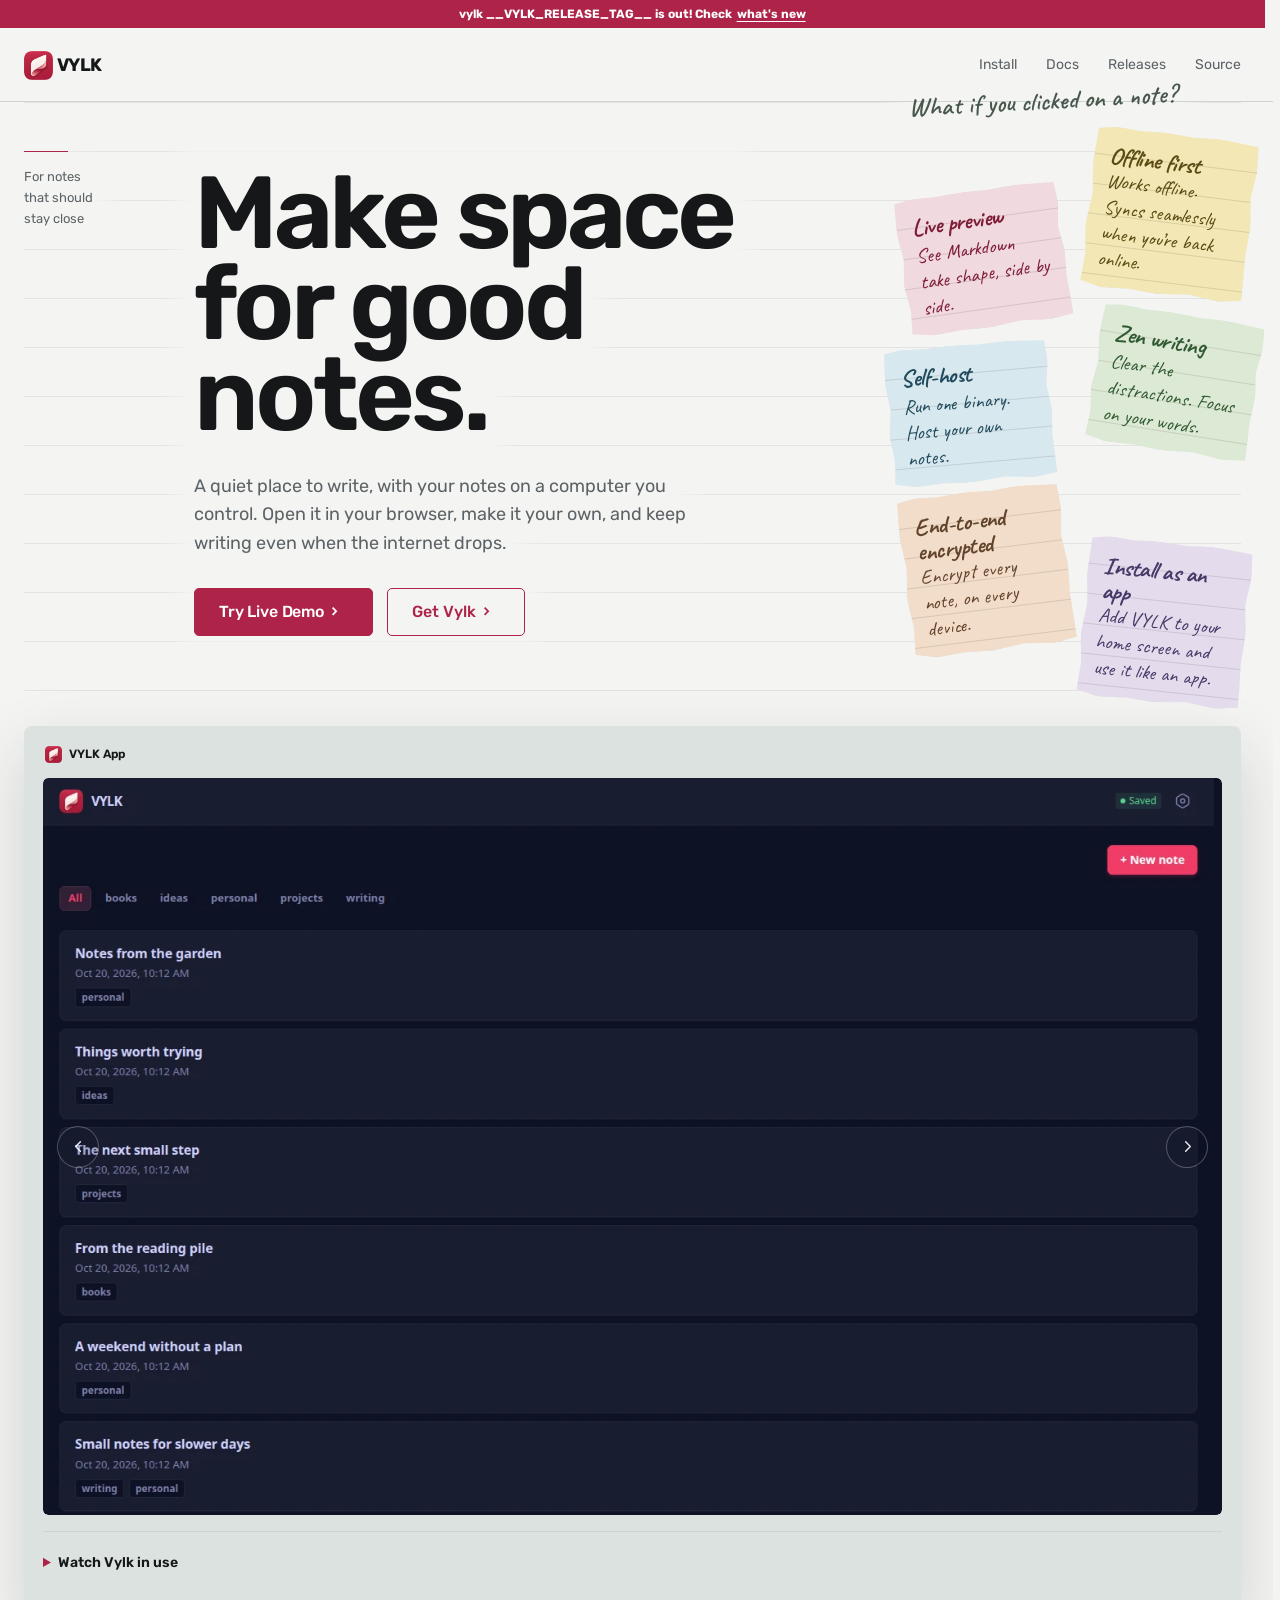
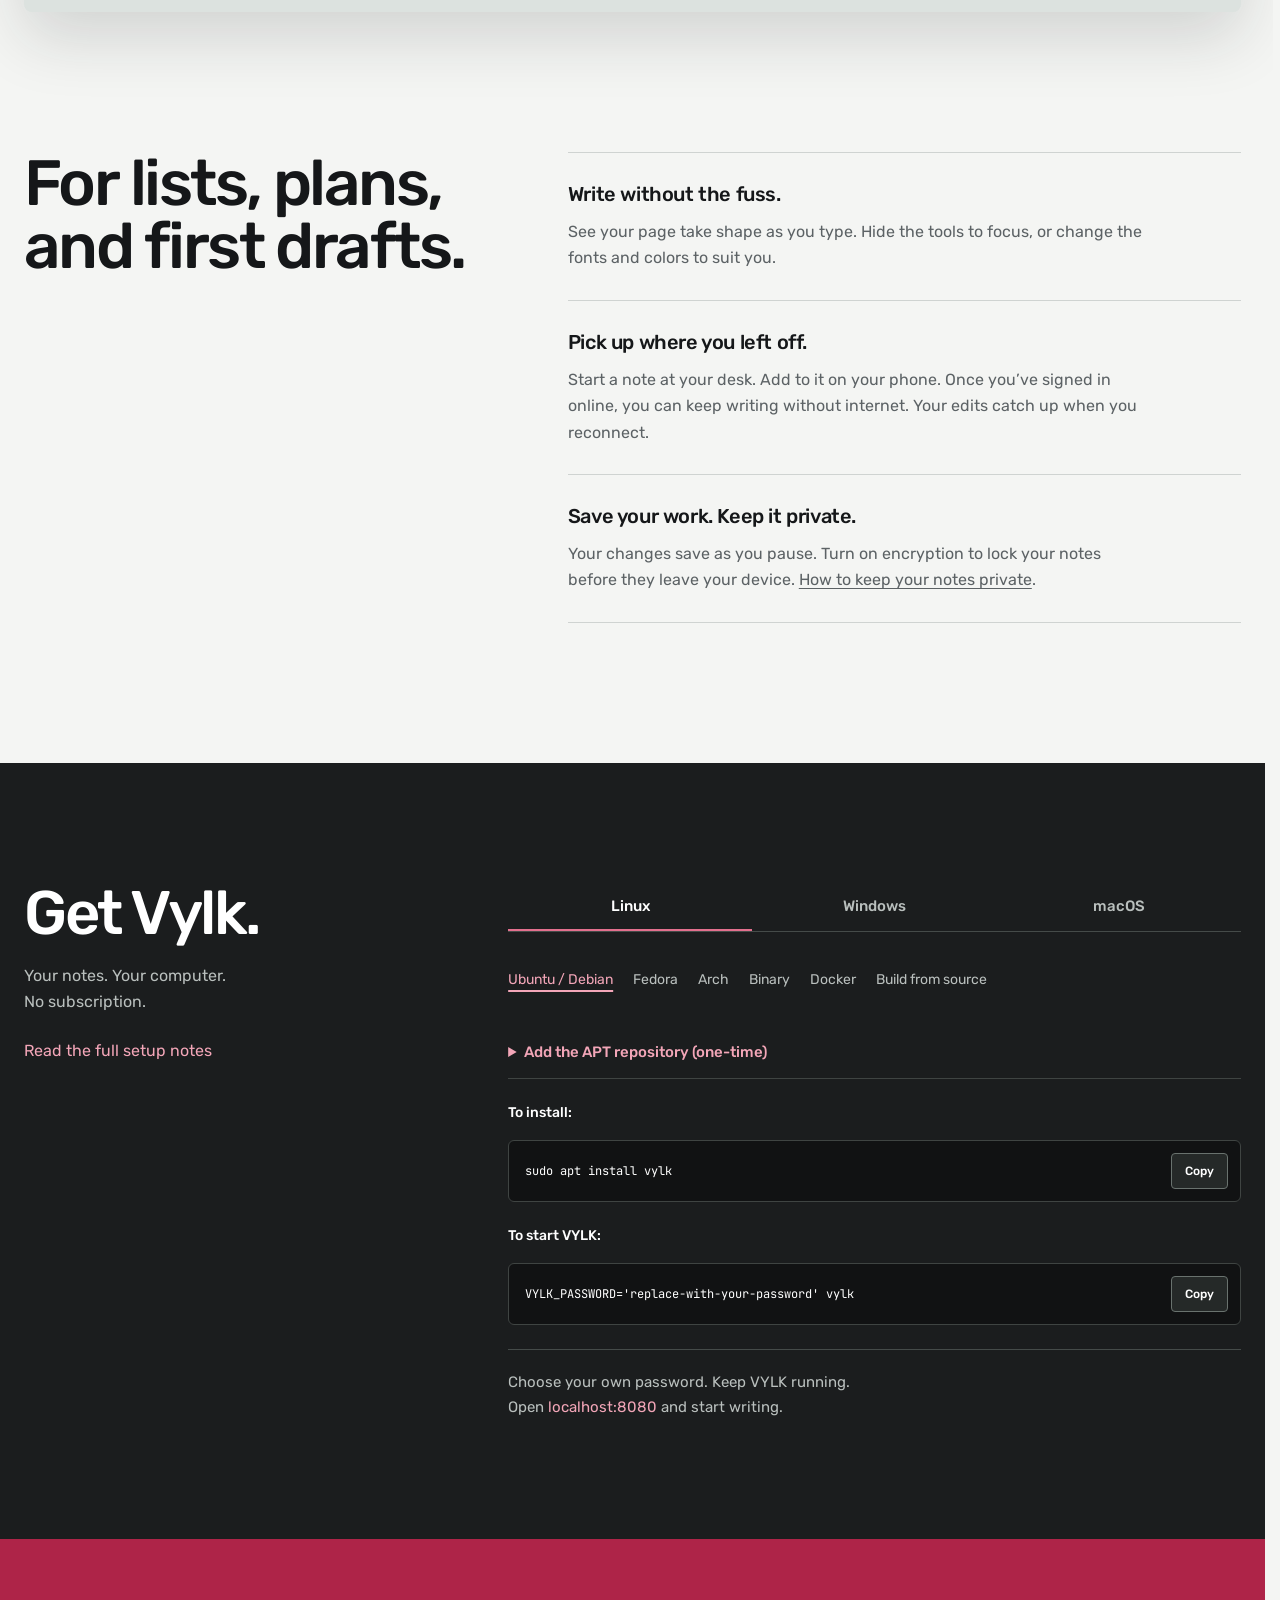
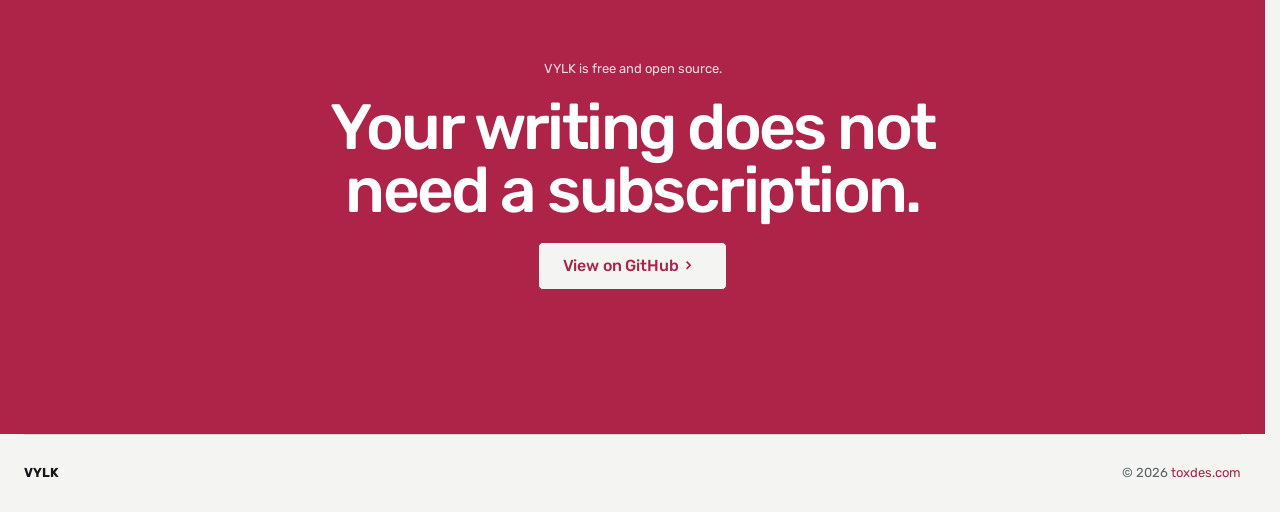
==== commit 645f0dcc: "fix: prevent CTA arrow settling jump in Zen" ====
--- a/index.html
+++ b/index.html
@@ -18,7 +18,7 @@
   <link rel="preconnect" href="https://fonts.gstatic.com" crossorigin>
   <link href="https://fonts.googleapis.com/css2?family=Rubik:wght@400;500;600;700&family=JetBrains+Mono:wght@400;500;600;700&family=Caveat:wght@400;500;600;700&display=swap" rel="stylesheet">
   <link rel="stylesheet" href="style.css">
-  <link rel="stylesheet" href="interactions.css">
+  <link rel="stylesheet" href="interactions.css?v=static-chevron-3">
   <link rel="stylesheet" href="install.css">
   <link rel="stylesheet" href="mobile.css">
   <link rel="stylesheet" href="site-nav.css">
@@ -36,7 +36,7 @@
       <div class="hero-content">
         <h1>Make space<br>for good notes.</h1>
         <p>A quiet place to write, with your notes on a computer you control. Open it in your browser, make it your own, and keep writing even when the internet drops.</p>
-        <div class="hero-actions"><a class="primary" data-demo-link href="https://demo.vylk.toxdes.com" target="_blank" rel="noopener noreferrer">Try Live Demo <svg class="cta-arrow" width="16" height="12" viewBox="0 0 16 12" fill="none" aria-hidden="true" focusable="false"><path class="arrow-shaft" d="M1 6H13" stroke="currentColor" stroke-width="1.8" stroke-linecap="butt"/><path class="arrow-head" d="m6 2 4 4-4 4" stroke="currentColor" stroke-width="1.8" stroke-linecap="round" stroke-linejoin="round"/></svg></a><a class="secondary" href="#install">Get Vylk <svg class="cta-arrow" width="16" height="12" viewBox="0 0 16 12" fill="none" aria-hidden="true" focusable="false"><path class="arrow-shaft" d="M1 6H13" stroke="currentColor" stroke-width="1.8" stroke-linecap="butt"/><path class="arrow-head" d="m6 2 4 4-4 4" stroke="currentColor" stroke-width="1.8" stroke-linecap="round" stroke-linejoin="round"/></svg></a></div>
+        <div class="hero-actions"><a class="primary" data-demo-link href="https://demo.vylk.toxdes.com" target="_blank" rel="noopener noreferrer">Try Live Demo <span class="cta-arrow" aria-hidden="true"><span class="arrow-clip"><span class="arrow-group"><span class="arrow-shaft"></span><span class="arrow-head"></span></span></span></span></a><a class="secondary" href="#install">Get Vylk <span class="cta-arrow" aria-hidden="true"><span class="arrow-clip"><span class="arrow-group"><span class="arrow-shaft"></span><span class="arrow-head"></span></span></span></span></a></div>
       </div>
       <div class="hero-notes" aria-label="VYLK features">
         <article class="sticky-note note-pink"><b>Live preview</b><span>See Markdown take shape, side by side.</span></article>
@@ -142,7 +142,7 @@
       </div>
     </section>
 
-    <section class="statement"><p>VYLK is free and open source.</p><h2>Your writing does not need a subscription.</h2><div class="hero-actions"><a class="primary" href="https://github.com/toxdes/vylk">View on GitHub <svg class="cta-arrow" width="16" height="12" viewBox="0 0 16 12" fill="none" aria-hidden="true" focusable="false"><path class="arrow-shaft" d="M1 6H13" stroke="currentColor" stroke-width="1.8" stroke-linecap="butt"/><path class="arrow-head" d="m6 2 4 4-4 4" stroke="currentColor" stroke-width="1.8" stroke-linecap="round" stroke-linejoin="round"/></svg></a></div></section>
+    <section class="statement"><p>VYLK is free and open source.</p><h2>Your writing does not need a subscription.</h2><div class="hero-actions"><a class="primary" href="https://github.com/toxdes/vylk">View on GitHub <span class="cta-arrow" aria-hidden="true"><span class="arrow-clip"><span class="arrow-group"><span class="arrow-shaft"></span><span class="arrow-head"></span></span></span></span></a></div></section>
   </main>
 
   <div class="demo-dialog" id="demo-dialog" role="dialog" aria-modal="true" aria-labelledby="demo-dialog-title" aria-describedby="demo-dialog-description" hidden>
--- a/interactions.css
+++ b/interactions.css
@@ -1,29 +1,58 @@
-/* One definition per state. SVG strokes keep the head and shaft the same weight. */
-.cta-arrow {
+/* Fixed clip and HTML motion keep Zen from rerasterizing an animated SVG group.
+   The chevron is an immutable SVG mask; only its containing layer moves. */
+.hero-actions .cta-arrow {
+  position: relative;
   display: inline-block;
   width: 16px;
-  height: 12px;
+  height: 8px;
   flex: 0 0 16px;
-  margin-left: 8px;
-  overflow: visible;
+  margin: 0 0 0 8px;
   vertical-align: -1px;
 }
-/* Keep SVG paths composited through the end of the transition. Chromium
-   otherwise changes edge rasterization at fractional display scaling. */
-.arrow-shaft, .arrow-head { will-change: transform; }
-/* Reveal from the moving tip so the shaft stays joined to the arrowhead. */
-.arrow-shaft {
-  transform-origin: 13px 6px;
-  transform: translateX(-3px) scaleX(0);
+.cta-arrow .arrow-clip {
+  position: absolute;
+  top: -0.5px;
+  left: 0;
+  width: 12px;
+  height: 9px;
+  margin: 0;
+  overflow: hidden;
+}
+.cta-arrow .arrow-group {
+  position: absolute;
+  inset: 0;
+  width: 12px;
+  height: 9px;
+  margin: 0;
+  will-change: transform;
+  transform: translate3d(0, 0, 0);
+  transition: transform 300ms cubic-bezier(.25,1,.5,1);
+}
+.cta-arrow .arrow-shaft {
+  position: absolute;
+  top: 3.375px;
+  left: -10px;
+  width: 13px;
+  height: 1.75px;
+  margin: 0;
+  background: currentColor;
   opacity: 0;
-  transition: transform 160ms cubic-bezier(.2,.7,.3,1), opacity 100ms ease-out;
+  will-change: opacity;
+  transition: opacity 300ms cubic-bezier(.25,1,.5,1);
 }
-.arrow-head {
-  transform: translateX(0);
-  transition: transform 160ms cubic-bezier(.2,.7,.3,1);
+.cta-arrow .arrow-head {
+  position: absolute;
+  inset: 0;
+  width: 12px;
+  height: 9px;
+  margin: 0;
+  background: currentColor;
+  /* Inline SVG keeps the standalone file:// preview usable too. */
+  mask: url('data:image/svg+xml,%3Csvg%20xmlns%3D%22http%3A%2F%2Fwww.w3.org%2F2000%2Fsvg%22%20width%3D%2212%22%20height%3D%229%22%20viewBox%3D%220%200%2012%209%22%3E%0A%20%20%3Cpath%20d%3D%22M4.84766%203.63379L5.45898%204.25L4.84766%204.86621L1.24219%208.49902L0%207.2666L2.99316%204.24902L0%201.23242L1.24219%200L4.84766%203.63379Z%22%2F%3E%0A%3C%2Fsvg%3E') 0 0 / 12px 9px no-repeat;
+  mask-mode: alpha;
 }
-a:is(:hover, :focus-visible) .arrow-shaft { transform: translateX(0) scaleX(1); opacity: 1; }
-a:is(:hover, :focus-visible) .arrow-head { transform: translateX(3px); }
+a:is(:hover, :focus-visible) .arrow-group { transform: translate3d(6px, 0, 0); }
+a:is(:hover, :focus-visible) .arrow-shaft { opacity: 1; }
 
 .sticky-note.paper-ready {
   width: 56px;
@@ -129,8 +158,8 @@
   .hero-notes { width: calc(100% - 32px); justify-self: center; }
 }
 @media (prefers-reduced-motion: reduce) {
-  .arrow-shaft, .arrow-head, .bin-lid { transition: none; }
-  .arrow-shaft, .arrow-head { will-change: auto; }
+  .arrow-group, .arrow-shaft, .bin-lid { transition: none; }
+  .arrow-group, .arrow-shaft { will-change: auto; }
   .is-visible .bin-art, .game-bin.is-celebrating .bin-art { animation: none; }
 }
 /* The notes are charming at rest, but extra composited layers steal budget
